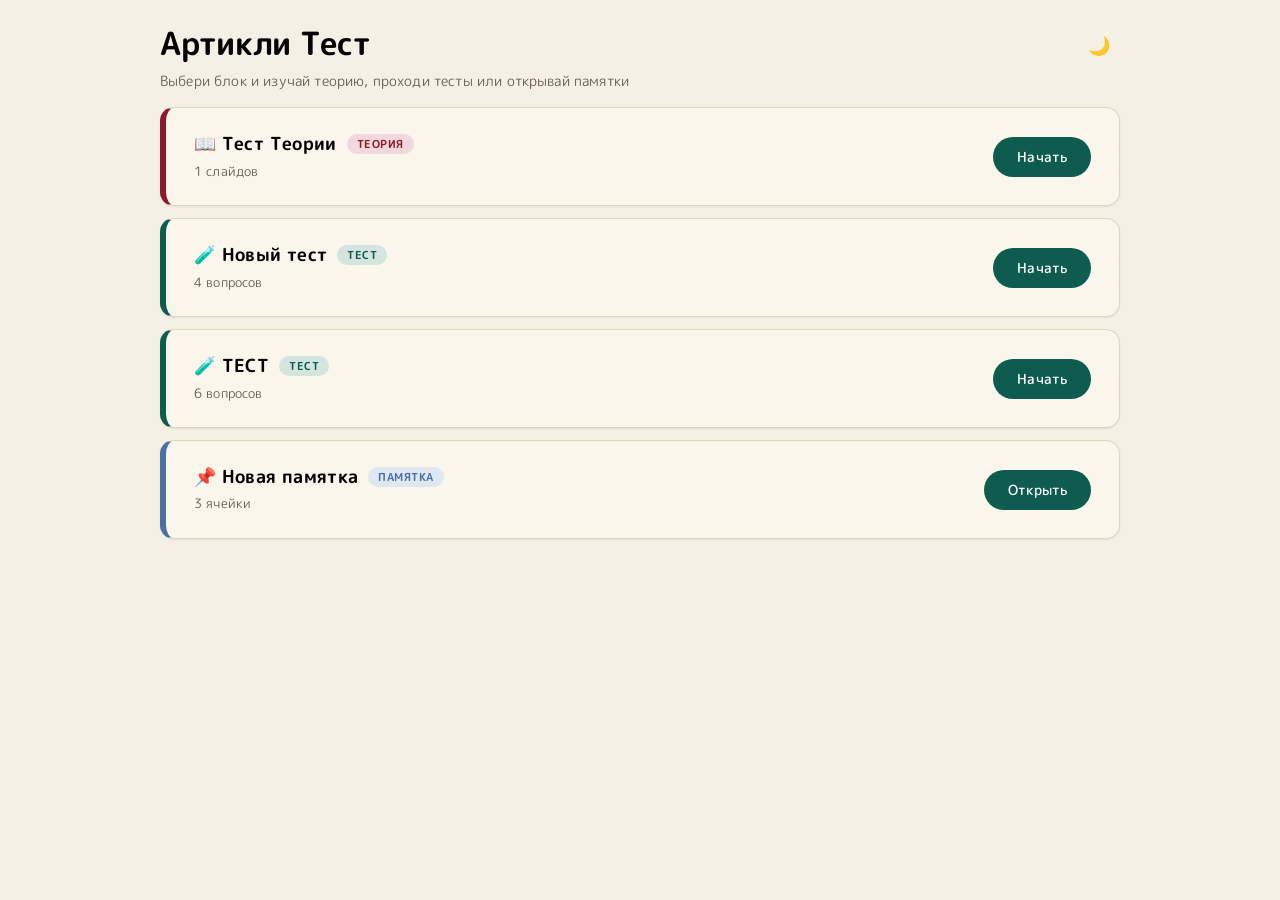
==== index.html @ 0e853304 "Let's go" ====
<!DOCTYPE html>
<html lang="ru">
<head>
    <meta charset="UTF-8">
    <meta name="viewport" content="width=device-width, initial-scale=1.0">
    <title id="page-title">Курс</title>
    <script>
        // Anti-FOUC: применяем тему до первой отрисовки
        (function() {
            try {
                var t = localStorage.getItem("kp_course_theme");
                if (t === "dark" || t === "light") {
                    document.documentElement.setAttribute("data-theme", t);
                } else if (window.matchMedia && window.matchMedia("(prefers-color-scheme: dark)").matches) {
                    document.documentElement.setAttribute("data-theme", "dark");
                }
            } catch (e) {}
        })();
    </script>
    <style>
        /* ===== Локальные шрифты ===== */
        @font-face {
            font-family: 'M PLUS Rounded 1c';
            font-style: normal;
            font-weight: 400;
            font-display: swap;
            src: url('fonts/MPLUSRounded1c-Regular.ttf') format('truetype');
        }
        @font-face {
            font-family: 'M PLUS Rounded 1c';
            font-style: normal;
            font-weight: 500;
            font-display: swap;
            src: url('fonts/MPLUSRounded1c-Medium.ttf') format('truetype');
        }
        @font-face {
            font-family: 'M PLUS Rounded 1c';
            font-style: normal;
            font-weight: 700;
            font-display: swap;
            src: url('fonts/MPLUSRounded1c-Bold.ttf') format('truetype');
        }
        @font-face {
            font-family: 'M PLUS Rounded 1c';
            font-style: normal;
            font-weight: 800;
            font-display: swap;
            src: url('fonts/MPLUSRounded1c-ExtraBold.ttf') format('truetype');
        }

        :root {
            --font-body: 'M PLUS Rounded 1c', -apple-system, BlinkMacSystemFont, 'Segoe UI', Roboto, Arial, sans-serif;
            --font-mono: ui-monospace, Menlo, Consolas, 'Courier New', monospace;

            --bg: #F5F0E6;
            --bg-soft: #EBE4D4;
            --card-bg: #FAF6EC;
            --card-border: #E0D6C0;

            --text: #1A1A1A;
            --text-strong: #000000;
            --text-muted: #6B6256;
            --text-disabled: #A89E8C;
            --text-soft: #4A4540;

            --primary: #0D5C4F;
            --primary-hover: #0A4A40;
            --primary-soft: #D4E4DF;

            --secondary: #8B1A2B;
            --secondary-soft: #F0D8DC;

            --success: #2D6A4F;
            --success-bg: #D4E8DC;
            --success-soft: #D4E8DC;
            --success-border: #2D6A4F;

            --error: #C83B3B;
            --error-bg: #F5D4D4;
            --error-soft: #F5D4D4;
            --error-border: #C83B3B;

            --warning-bg: #F0D8DC;
            --warning-text: #8B1A2B;

            --border: #D8CEB8;
            --hover: #E8DCC8;
            --hover-strong: #DDD0B8;

            --input-bg: #EBE4D4;
            --input-bg-focus: #FAF6EC;

            --topbar-bg: #FAF6EC;
            --topbar-text: #1A1A1A;
            --topbar-border: #E0D6C0;

            --media-bg: #0D1416;
            --card-face-bg: #F0E8D8;
            --card-face-text: #1A1A1A;
            --placeholder-bg: #EBE4D4;
            --placeholder-border: #D8CEB8;
            --placeholder-text: #A89E8C;

            --nav-current: #2563EB;
            --nav-current-soft: rgba(37, 99, 235, 0.15);
            --memo-accent: #4A6FA5;
            --memo-accent-soft: #DEE7F2;

            --shadow-sm: 0 1px 2px rgba(43,43,43,.08);
            --shadow-md: 0 4px 12px rgba(43,43,43,.10);
            --shadow-lg: 0 10px 30px rgba(43,43,43,.14);

            --radius-sm: 6px;
            --radius-md: 10px;
            --radius-lg: 14px;
        }
        [data-theme="dark"] {
            --bg: #0D1416;
            --bg-soft: #1A2528;
            --card-bg: #152024;
            --card-border: #2A3A3E;

            --text: #F5E6C8;
            --text-strong: #FFF5DC;
            --text-muted: #A89A78;
            --text-disabled: #6B6256;
            --text-soft: #C9B896;

            --primary: #3A8A7A;
            --primary-hover: #4A9E8C;
            --primary-soft: #1F3A35;

            --secondary: #D95A1A;
            --secondary-soft: #3A2520;

            --success: #52B788;
            --success-bg: #1F3A2A;
            --success-soft: #1F3A2A;
            --success-border: #52B788;

            --error: #E63946;
            --error-bg: #3A1F22;
            --error-soft: #3A1F22;
            --error-border: #E63946;

            --warning-bg: #3A2520;
            --warning-text: #D95A1A;

            --border: #2A3A3E;
            --hover: #1F3A3A;
            --hover-strong: #2A4A4A;

            --input-bg: #1A2528;
            --input-bg-focus: #152024;

            --topbar-bg: #152024;
            --topbar-text: #F5E6C8;
            --topbar-border: #2A3A3E;

            --media-bg: #000000;
            --card-face-bg: #EBE4D4;
            --card-face-text: #1A1A1A;
            --placeholder-bg: #1A2528;
            --placeholder-border: #2A3A3E;
            --placeholder-text: #6B6256;

            --nav-current: #60A5FA;
            --nav-current-soft: rgba(96, 165, 250, 0.25);
            --memo-accent: #6B8FC5;
            --memo-accent-soft: #1E2A3A;

            --shadow-sm: 0 1px 2px rgba(0,0,0,.30);
            --shadow-md: 0 4px 12px rgba(0,0,0,.40);
            --shadow-lg: 0 10px 30px rgba(0,0,0,.50);
        }

        * { box-sizing: border-box; }
        body {
            font-family: var(--font-body);
            font-weight: 400;
            margin: 0;
            background: var(--bg);
            color: var(--text);
            min-height: 100vh;
            padding: 24px 16px;
            transition: background-color .25s, color .25s;
            -webkit-font-smoothing: antialiased;
            letter-spacing: 0.01em;
            line-height: 1.6;
        }

        h1, h2, h3 { font-weight: 700; letter-spacing: 0.02em; }

        .app-container {
            max-width: 960px;
            margin: 0 auto;
            display: flex;
            flex-direction: column;
            gap: 16px;
        }
        .app-container.wide {
            max-width: 1400px;
        }

        .screen { display: none; }
        .screen.active { display: flex; flex-direction: column; gap: 16px; }

        .card {
            background: var(--card-bg);
            border: 1px solid var(--card-border);
            border-radius: var(--radius-lg);
            box-shadow: var(--shadow-sm);
            overflow: hidden;
            transition: box-shadow .2s;
        }
        .card-body { padding: 32px 40px; }
        @media (max-width: 600px) { .card-body { padding: 24px 20px; } }

        .screen-header {
            display: flex;
            justify-content: space-between;
            align-items: flex-start;
            gap: 16px;
            flex-wrap: wrap;
        }
        .screen-title {
            font-size: 32px;
            font-weight: 700;
            color: var(--text-strong);
            margin: 0 0 8px;
            line-height: 1.2;
            letter-spacing: -.3px;
            cursor: default;
            user-select: none;
            -webkit-user-select: none;
            touch-action: manipulation;
            -webkit-tap-highlight-color: transparent;
        }
        .screen-subtitle {
            font-size: 14px;
            color: var(--text-muted);
            margin: 0;
            line-height: 1.5;
        }
        .header-actions {
            display: flex;
            align-items: center;
            gap: 8px;
            flex-shrink: 0;
        }

        .btn {
            display: inline-flex;
            align-items: center;
            justify-content: center;
            gap: 8px;
            padding: 10px 24px;
            border-radius: 100px;
            font-size: 14px;
            font-weight: 500;
            font-family: inherit;
            letter-spacing: .1px;
            cursor: pointer;
            border: none;
            transition: all .15s;
            white-space: nowrap;
            text-decoration: none;
        }
        .btn-primary { background: var(--primary); color: #fff; }
        .btn-primary:hover { background: var(--primary-hover); box-shadow: var(--shadow-sm); }
        .btn-outline {
            background: transparent;
            color: var(--primary);
            border: 1px solid var(--border);
        }
        .btn-outline:hover { background: var(--primary-soft); border-color: transparent; }
        .btn-text {
            background: transparent;
            color: var(--text-muted);
            padding: 10px 16px;
        }
        .btn-text:hover { background: var(--hover); color: var(--text); }
        .btn-icon {
            width: 42px;
            height: 42px;
            padding: 0;
            border-radius: 50%;
            background: transparent;
            color: var(--text-muted);
            border: none;
            cursor: pointer;
            font-size: 18px;
            display: inline-flex;
            align-items: center;
            justify-content: center;
            transition: all .15s;
            font-family: inherit;
        }
        .btn-icon:hover { background: var(--hover); color: var(--text); }
        .btn:disabled { opacity: .4; cursor: default; pointer-events: none; }

        /* ===== Меню ===== */
        .menu-list { display: flex; flex-direction: column; gap: 12px; }
        .menu-item {
            background: var(--card-bg);
            border: 1px solid var(--card-border);
            border-radius: var(--radius-lg);
            box-shadow: var(--shadow-sm);
            padding: 24px 28px;
            display: flex;
            justify-content: space-between;
            align-items: center;
            gap: 20px;
            flex-wrap: wrap;
            transition: box-shadow .2s;
            border-left: 6px solid var(--card-border);
        }
        .menu-item:hover { box-shadow: var(--shadow-md); }
        .menu-item.theory { border-left-color: var(--secondary); }
        .menu-item.quiz { border-left-color: var(--primary); }
        .menu-item.memo { border-left-color: var(--memo-accent); }

        .menu-info { flex: 1; min-width: 200px; }
        .menu-info h3 {
            margin: 0 0 6px;
            font-size: 18px;
            font-weight: 700;
            color: var(--text-strong);
            display: flex;
            align-items: center;
            gap: 10px;
            line-height: 1.3;
        }
        .menu-info p {
            margin: 0;
            font-size: 13px;
            color: var(--text-muted);
            line-height: 1.5;
        }
        .menu-type-badge {
            display: inline-block;
            padding: 3px 10px;
            font-size: 11px;
            font-weight: 700;
            border-radius: 100px;
            text-transform: uppercase;
            letter-spacing: .5px;
        }
        .menu-type-badge.theory {
            background: var(--secondary-soft);
            color: var(--secondary);
        }
        .menu-type-badge.quiz {
            background: var(--primary-soft);
            color: var(--primary);
        }
        .menu-type-badge.memo {
            background: var(--memo-accent-soft);
            color: var(--memo-accent);
        }
        .menu-actions { display: flex; gap: 8px; flex-wrap: wrap; }

        .progress-bar {
            height: 8px;
            background: var(--hover);
            border-radius: 100px;
            overflow: hidden;
            margin-bottom: 24px;
        }
        .progress-fill {
            height: 100%;
            background: var(--primary);
            width: 0%;
            border-radius: 100px;
            transition: width .4s ease;
        }

        .lesson-header {
            display: flex;
            justify-content: space-between;
            align-items: center;
            gap: 12px;
            flex-wrap: wrap;
        }
        .lesson-title {
            font-size: 18px;
            font-weight: 700;
            color: var(--text-strong);
        }
        .header-right { display: flex; align-items: center; gap: 10px; }
        .timer {
            font-weight: 600;
            color: var(--text-muted);
            font-variant-numeric: tabular-nums;
            font-size: 15px;
            padding: 6px 14px;
            background: var(--hover);
            border-radius: 100px;
        }

        .lesson-layout, .quiz-layout {
            display: flex;
            gap: 20px;
            align-items: flex-start;
        }
        .lesson-main, .quiz-main { flex: 1; min-width: 0; }
        .lesson-sidebar, .quiz-sidebar {
            width: 240px;
            flex-shrink: 0;
            position: sticky;
            top: 20px;
            background: var(--card-bg);
            border: 1px solid var(--card-border);
            border-radius: var(--radius-lg);
            box-shadow: var(--shadow-sm);
            padding: 20px;
        }
        .lesson-sidebar h3, .quiz-sidebar h3 {
            font-size: 12px;
            color: var(--text-muted);
            text-transform: uppercase;
            letter-spacing: .8px;
            margin: 0 0 14px;
            font-weight: 700;
        }

        .topic-list { display: flex; flex-direction: column; gap: 4px; }
        .topic-item {
            text-align: left;
            padding: 10px 14px;
            border: none;
            background: transparent;
            color: var(--text);
            border-radius: var(--radius-sm);
            cursor: pointer;
            font-size: 14px;
            font-family: inherit;
            font-weight: 500;
            transition: all .15s;
            line-height: 1.4;
        }
        .topic-item:hover { background: var(--hover); }
        .topic-item.current {
            background: var(--primary-soft);
            color: var(--primary);
            font-weight: 700;
        }
        .topic-item.visited { color: var(--success); }
        .topic-item.visited.current { color: var(--primary); }

        .slide-title {
            font-size: 24px;
            font-weight: 700;
            margin: 0 0 24px;
            color: var(--text-strong);
            line-height: 1.3;
            letter-spacing: -.2px;
        }

        .slide-content p {
            font-size: 16px;
            line-height: 1.7;
            margin: 0 0 16px;
            color: var(--text);
        }
        .slide-content h3 {
            font-size: 18px;
            font-weight: 700;
            margin: 28px 0 12px;
            color: var(--text-strong);
        }
        .slide-content ul { margin: 0 0 16px; padding-left: 24px; }
        .slide-content ul li {
            font-size: 16px;
            line-height: 1.7;
            margin-bottom: 8px;
            color: var(--text);
        }
        .slide-content .quote {
            margin: 24px 0;
            padding: 16px 22px;
            background: var(--secondary-soft);
            border-left: 4px solid var(--secondary);
            border-radius: var(--radius-sm);
            font-size: 15px;
            line-height: 1.6;
            color: var(--text);
        }
        .slide-content strong { color: var(--text-strong); font-weight: 700; }

        .slide-media { margin: 24px 0; }
        .slide-media img,
        .slide-media video {
            width: 100%;
            height: auto;
            display: block;
            border-radius: var(--radius-md);
            background: var(--media-bg);
        }
        .slide-media video { max-height: 520px; }

        .slide-media-error {
            padding: 30px 20px;
            text-align: center;
            background: var(--placeholder-bg);
            border: 1px dashed var(--placeholder-border);
            border-radius: var(--radius-md);
            color: var(--text-muted);
            font-size: 14px;
            line-height: 1.5;
        }
        .slide-media-error code {
            font-family: var(--font-mono);
            font-size: 12px;
            color: var(--primary);
            word-break: break-all;
        }

        .link-block { margin: 20px 0; }
        .slide-link {
            display: inline-flex;
            align-items: center;
            gap: 10px;
            padding: 12px 24px;
            background: var(--secondary-soft);
            color: var(--secondary);
            border-radius: 100px;
            font-size: 15px;
            font-weight: 700;
            text-decoration: none;
            cursor: pointer;
            transition: all .2s;
            border: none;
            font-family: inherit;
        }
        .slide-link:hover { background: var(--secondary); color: #fff; }
        .slide-link.internal { background: var(--primary-soft); color: var(--primary); }
        .slide-link.internal:hover { background: var(--primary); color: #fff; }

        .nav-row {
            display: flex;
            justify-content: space-between;
            gap: 10px;
            margin-top: 32px;
            padding-top: 24px;
            border-top: 1px solid var(--border);
        }
        .nav-btn {
            padding: 12px 28px;
            border-radius: 100px;
            font-size: 14px;
            font-weight: 500;
            cursor: pointer;
            font-family: inherit;
            border: 1px solid var(--border);
            background: transparent;
            color: var(--primary);
            transition: all .2s;
        }
        .nav-btn:hover:not(:disabled) { background: var(--primary-soft); border-color: transparent; }
        .nav-btn:disabled { opacity: .35; cursor: default; }
        .nav-btn.primary { background: var(--primary); color: #fff; border-color: var(--primary); }
        .nav-btn.primary:hover:not(:disabled) { background: var(--primary-hover); border-color: var(--primary-hover); }

        .quiz-nav-grid {
            display: grid;
            grid-template-columns: repeat(3, 1fr);
            gap: 6px;
        }
        .quiz-nav-num {
            aspect-ratio: 1;
            padding: 0;
            border: 1px solid var(--border);
            background: transparent;
            color: var(--text-muted);
            border-radius: var(--radius-sm);
            font-size: 14px;
            font-weight: 500;
            cursor: pointer;
            font-family: inherit;
            transition: all .15s;
        }
        .quiz-nav-num:hover { background: var(--hover); color: var(--text); }
        .quiz-nav-num.correct { background: var(--success-bg); border-color: var(--success-border); color: var(--success); }
        .quiz-nav-num.wrong { background: var(--error-bg); border-color: var(--error-border); color: var(--error); }
        .quiz-nav-num.current { border-color: var(--nav-current); color: var(--nav-current); box-shadow: 0 0 0 2px var(--nav-current-soft); }

        .quiz-question-text {
            font-size: 20px;
            font-weight: 700;
            margin-bottom: 20px;
            line-height: 1.5;
            color: var(--text-strong);
        }
        .quiz-hint {
            font-size: 13px;
            color: var(--text-muted);
            margin-bottom: 16px;
            font-style: italic;
        }
        .quiz-options { display: flex; flex-direction: column; gap: 10px; }
        .quiz-opt {
            background: transparent;
            border: 1px solid var(--border);
            color: var(--text);
            padding: 16px 20px;
            border-radius: var(--radius-sm);
            font-size: 16px;
            text-align: left;
            cursor: pointer;
            font-weight: 400;
            font-family: inherit;
            transition: all .15s;
            line-height: 1.4;
        }
        .quiz-opt:hover:not(:disabled) { border-color: var(--primary); background: var(--primary-soft); }
        .quiz-opt:disabled { cursor: default; }
        .quiz-opt.selected { background: var(--primary-soft); border-color: var(--primary); color: var(--primary); font-weight: 500; }
        .quiz-opt.correct { background: var(--success-bg); border-color: var(--success); color: var(--success); font-weight: 500; }
        .quiz-opt.wrong { background: var(--error-bg); border-color: var(--error); color: var(--error); }

        .quiz-explain {
            display: none;
            margin-top: 20px;
            padding: 18px 22px;
            background: var(--secondary-soft);
            border-left: 4px solid var(--secondary);
            border-radius: var(--radius-sm);
            font-size: 15px;
            line-height: 1.6;
            color: var(--text);
        }
        .quiz-explain.show { display: block; animation: fadeIn .3s ease; }
        @keyframes fadeIn { from { opacity: 0; transform: translateY(-5px); } to { opacity: 1; transform: translateY(0); } }

        .quiz-nav-row {
            display: flex;
            justify-content: space-between;
            gap: 10px;
            margin-top: 32px;
            padding-top: 24px;
            border-top: 1px solid var(--border);
        }
        .quiz-nav-btn {
            padding: 12px 28px;
            border-radius: 100px;
            font-size: 14px;
            font-weight: 500;
            cursor: pointer;
            font-family: inherit;
            border: 1px solid var(--border);
            background: transparent;
            color: var(--primary);
            transition: all .2s;
        }
        .quiz-nav-btn:hover:not(:disabled) { background: var(--primary-soft); border-color: transparent; }
        .quiz-nav-btn:disabled { opacity: .35; cursor: default; }
        .quiz-nav-btn.primary { background: var(--primary); color: #fff; border-color: var(--primary); }
        .quiz-nav-btn.primary:hover:not(:disabled) { background: var(--primary-hover); border-color: var(--primary-hover); }
        .quiz-nav-btn.check {
            background: var(--success);
            color: #fff;
            border-color: var(--success);
        }
        .quiz-nav-btn.check:hover:not(:disabled) { filter: brightness(.9); }

        /* ===== MATCH (соответствие) ===== */
        .match-grid {
            display: grid;
            grid-template-columns: 1fr 1fr;
            gap: 12px;
            margin-bottom: 8px;
        }
        .match-col { display: flex; flex-direction: column; gap: 8px; }
        .match-item {
            padding: 14px 18px;
            border: 2px solid var(--border);
            border-radius: var(--radius-sm);
            background: var(--card-bg);
            color: var(--text);
            font-size: 16px;
            font-family: inherit;
            font-weight: 500;
            cursor: pointer;
            text-align: center;
            transition: all .18s;
            line-height: 1.4;
            min-height: 56px;
            display: flex;
            align-items: center;
            justify-content: center;
        }
        .match-item:hover:not(.matched):not(:disabled) {
            border-color: var(--primary);
            background: var(--primary-soft);
            color: var(--primary);
        }
        .match-item.selected {
            border-color: var(--nav-current);
            background: var(--nav-current-soft);
            color: var(--nav-current);
            font-weight: 700;
        }
        .match-item.matched {
            border-color: var(--success);
            background: var(--success-bg);
            color: var(--success);
            cursor: default;
            font-weight: 700;
        }
        .match-item.wrong-flash {
            border-color: var(--error);
            background: var(--error-bg);
            color: var(--error);
            animation: shake .4s ease;
        }
        @keyframes shake {
            0%, 100% { transform: translateX(0); }
            20% { transform: translateX(-6px); }
            40% { transform: translateX(6px); }
            60% { transform: translateX(-4px); }
            80% { transform: translateX(4px); }
        }
        .match-counter {
            text-align: center;
            font-size: 13px;
            color: var(--text-muted);
            margin-bottom: 14px;
            font-weight: 500;
        }
        @media (max-width: 600px) {
            .match-grid { gap: 8px; }
            .match-item { padding: 10px 8px; font-size: 14px; min-height: 48px; }
        }

        /* ===== CARD (карточка) ===== */
        .card-view {
            max-width: 560px;
            margin: 0 auto;
        }
        .card-face {
            background: var(--card-face-bg);
            color: var(--card-face-text);
            border: 1px solid var(--card-border);
            border-radius: var(--radius-lg);
            padding: 60px 30px;
            text-align: center;
            min-height: 300px;
            display: flex;
            flex-direction: column;
            align-items: center;
            justify-content: center;
            gap: 20px;
            margin-bottom: 20px;
            box-shadow: var(--shadow-md);
        }
        .card-face-image {
            max-width: 100%;
            max-height: 240px;
            border-radius: var(--radius-sm);
            object-fit: contain;
        }
        .card-face-text {
            font-size: 40px;
            font-weight: 700;
            line-height: 1.2;
            word-break: break-word;
        }
        @media (max-width: 600px) {
            .card-face { padding: 40px 20px; min-height: 220px; }
            .card-face-text { font-size: 30px; }
        }
        .card-buttons {
            display: flex;
            gap: 16px;
            justify-content: center;
        }
        .card-btn {
            width: 90px;
            height: 90px;
            border-radius: 50%;
            border: 2px solid var(--border);
            background: var(--card-bg);
            color: var(--text-muted);
            font-size: 34px;
            cursor: pointer;
            display: inline-flex;
            align-items: center;
            justify-content: center;
            transition: all .2s;
            font-family: inherit;
            line-height: 1;
            user-select: none;
        }
        .card-btn.dontknow { border-color: var(--error); color: var(--error); }
        .card-btn.dontknow:hover { background: var(--error-bg); transform: scale(1.05); }
        .card-btn.know { border-color: var(--success); color: var(--success); }
        .card-btn.know:hover { background: var(--success-bg); transform: scale(1.05); }
        .card-btn:disabled { opacity: .4; cursor: default; pointer-events: none; }
        @media (max-width: 600px) {
            .card-btn { width: 76px; height: 76px; font-size: 28px; }
        }

        .card-answer-label {
            text-align: center;
            color: var(--text-muted);
            font-size: 13px;
            text-transform: uppercase;
            letter-spacing: .8px;
            font-weight: 700;
            margin-bottom: 12px;
        }

        /* ===== РЕЗУЛЬТАТ ===== */
        .quiz-result-box {
            background: var(--success-bg);
            border: 1px solid var(--success-border);
            border-radius: var(--radius-lg);
            padding: 40px 30px;
            text-align: center;
        }
        .quiz-result-box h2 {
            margin: 0 0 10px;
            color: var(--success);
            font-weight: 700;
        }
        .quiz-result-box .score {
            font-size: 56px;
            font-weight: 700;
            color: var(--text-strong);
            margin: 16px 0 8px;
            letter-spacing: -1px;
        }
        .quiz-result-box .note { color: var(--text-muted); font-size: 14px; margin: 0 0 6px; }
        .quiz-result-box .time { color: var(--text-muted); font-size: 14px; margin: 0 0 28px; }
        .quiz-result-actions { display: flex; gap: 10px; justify-content: center; flex-wrap: wrap; }

        .group-stats { margin: 24px 0; }
        .group-stats-title {
            font-size: 16px;
            font-weight: 700;
            color: var(--text-strong);
            margin-bottom: 14px;
        }
        .group-row {
            border: 1px solid var(--border);
            border-radius: var(--radius-md);
            margin-bottom: 8px;
            overflow: hidden;
            background: var(--card-bg);
            transition: all .2s;
        }
        .group-row:hover { box-shadow: var(--shadow-sm); }
        .group-row.expanded { border-color: var(--primary); }
        .group-row-head {
            display: flex;
            align-items: center;
            justify-content: space-between;
            padding: 16px 20px;
            cursor: pointer;
            gap: 12px;
            user-select: none;
        }
        .group-row-name {
            font-weight: 500;
            color: var(--text-strong);
            font-size: 15px;
            display: flex;
            align-items: center;
            gap: 10px;
        }
        .group-row-arrow {
            color: var(--text-muted);
            font-size: 12px;
            transition: transform .2s;
        }
        .group-row.expanded .group-row-arrow { transform: rotate(90deg); }
        .group-row-right { display: flex; align-items: center; gap: 14px; }
        .group-row-count {
            font-size: 14px;
            color: var(--text-muted);
            font-variant-numeric: tabular-nums;
        }
        .group-row-bar {
            width: 100px;
            height: 8px;
            background: var(--hover);
            border-radius: 100px;
            overflow: hidden;
            flex-shrink: 0;
        }
        .group-row-bar-fill { height: 100%; transition: width .4s; border-radius: 100px; }
        .group-row-percent {
            font-size: 14px;
            font-weight: 700;
            min-width: 48px;
            text-align: right;
            font-variant-numeric: tabular-nums;
        }
        .group-row-details {
            display: none;
            padding: 0 20px 20px;
            border-top: 1px solid var(--border);
        }
        .group-row.expanded .group-row-details { display: block; animation: fadeIn .3s ease; }
        .group-q-item { padding: 16px 0; border-bottom: 1px solid var(--border); }
        .group-q-item:last-child { border-bottom: none; }
        .group-q-text {
            font-weight: 500;
            color: var(--text-strong);
            margin-bottom: 12px;
            font-size: 15px;
            line-height: 1.5;
        }
        .group-q-status {
            display: inline-block;
            padding: 2px 10px;
            border-radius: 100px;
            font-size: 11px;
            font-weight: 700;
            margin-left: 8px;
            text-transform: uppercase;
            letter-spacing: .4px;
            vertical-align: middle;
        }
        .group-q-status.ok { background: var(--success-bg); color: var(--success); }
        .group-q-status.fail { background: var(--error-bg); color: var(--error); }
        .group-q-answers { display: flex; flex-direction: column; gap: 4px; margin-top: 8px; }
        .group-q-answer {
            font-size: 14px;
            padding: 8px 12px;
            border-radius: var(--radius-sm);
            color: var(--text);
            background: var(--placeholder-bg);
            line-height: 1.4;
        }
        .group-q-answer.user-correct {
            background: var(--success-bg);
            color: var(--success);
            font-weight: 500;
        }
        .group-q-answer.user-wrong {
            background: var(--error-bg);
            color: var(--error);
        }
        .group-q-answer.correct-answer { border: 1px dashed var(--success); }

        .group-match-pairs { display: flex; flex-direction: column; gap: 4px; margin-top: 8px; }
        .group-match-pair {
            font-size: 14px;
            padding: 8px 12px;
            border-radius: var(--radius-sm);
            background: var(--placeholder-bg);
            color: var(--text);
            line-height: 1.4;
        }
        .group-match-pair.correct-answer {
            background: var(--success-bg);
            color: var(--success);
            border: 1px dashed var(--success);
        }

        .group-card-view {
            display: flex;
            gap: 12px;
            margin-top: 8px;
            flex-wrap: wrap;
        }
        .group-card-side {
            flex: 1;
            min-width: 180px;
            padding: 14px 16px;
            border-radius: var(--radius-sm);
            background: var(--placeholder-bg);
            color: var(--text);
            font-size: 14px;
            line-height: 1.4;
        }
        .group-card-side-label {
            font-size: 11px;
            text-transform: uppercase;
            letter-spacing: .5px;
            color: var(--text-muted);
            font-weight: 700;
            margin-bottom: 6px;
        }
        .group-card-side img {
            max-width: 100%;
            max-height: 140px;
            border-radius: 4px;
            margin-top: 8px;
            display: block;
        }

        /* ===== MEMO (памятки) ===== */
        .memo-screen-header {
            display: flex;
            justify-content: space-between;
            align-items: center;
            gap: 12px;
            flex-wrap: wrap;
            margin-bottom: 20px;
        }
        .memo-screen-title {
            font-size: 24px;
            font-weight: 700;
            color: var(--text-strong);
            margin: 0;
            line-height: 1.3;
            letter-spacing: -.2px;
        }

        .memo-grid {
            display: grid;
            gap: 20px;
            align-items: start;
        }
        .memo-grid.cols-1 { grid-template-columns: 1fr; }
        .memo-grid.cols-2 { grid-template-columns: repeat(2, 1fr); }
        .memo-grid.cols-3 { grid-template-columns: repeat(3, 1fr); }
        .memo-grid.cols-4 { grid-template-columns: repeat(4, 1fr); }

        .memo-cell {
            background: var(--card-face-bg);
            border: 1px solid var(--card-border);
            border-radius: var(--radius-lg);
            box-shadow: var(--shadow-sm);
            overflow: hidden;
            transition: box-shadow .2s;
            display: flex;
            flex-direction: column;
        }
        .memo-cell:hover { box-shadow: var(--shadow-md); }

        .memo-cell-header {
            background: var(--secondary);
            color: #fff;
            padding: 14px 20px;
            font-size: 14px;
            font-weight: 700;
            text-transform: uppercase;
            letter-spacing: .6px;
            line-height: 1.3;
        }
        .memo-cell-header.with-icon {
            display: flex;
            align-items: center;
            gap: 8px;
        }
        .memo-cell-header .memo-cell-icon {
            font-size: 16px;
            flex-shrink: 0;
        }

        .memo-cell-body {
            padding: 20px 22px;
            color: var(--card-face-text);
            flex: 1;
        }
        .memo-cell-body p {
            font-size: 15px;
            line-height: 1.6;
            margin: 0 0 12px;
            color: var(--card-face-text);
        }
        .memo-cell-body p:last-child { margin-bottom: 0; }
        .memo-cell-body h3 {
            font-size: 16px;
            font-weight: 700;
            margin: 16px 0 10px;
            color: var(--card-face-text);
        }
        .memo-cell-body h3:first-child { margin-top: 0; }
        .memo-cell-body ul {
            margin: 0 0 12px;
            padding-left: 20px;
        }
        .memo-cell-body ul:last-child { margin-bottom: 0; }
        .memo-cell-body ul li {
            font-size: 15px;
            line-height: 1.6;
            margin-bottom: 6px;
            color: var(--card-face-text);
        }
        .memo-cell-body .quote {
            margin: 16px 0;
            padding: 12px 16px;
            background: var(--secondary-soft);
            border-left: 4px solid var(--secondary);
            border-radius: var(--radius-sm);
            font-size: 14px;
            line-height: 1.6;
            color: var(--card-face-text);
        }
        .memo-cell-body .quote:last-child { margin-bottom: 0; }
        .memo-cell-body strong { color: var(--card-face-text); font-weight: 700; }

        .memo-cell-body .slide-media { margin: 16px 0; }
        .memo-cell-body .slide-media:last-child { margin-bottom: 0; }
        .memo-cell-body .slide-media img,
        .memo-cell-body .slide-media video {
            background: var(--media-bg);
        }

        .memo-cell-body .slide-link {
            background: var(--secondary-soft);
            color: var(--secondary);
        }

        .memo-grid.cols-1 .memo-cell-body {
            max-width: 800px;
            margin: 0 auto;
            width: 100%;
        }
        .memo-grid.cols-1 .memo-cell-header {
            padding: 18px 32px;
            font-size: 16px;
        }

        @media (max-width: 900px) {
            .memo-grid.cols-3,
            .memo-grid.cols-4 {
                grid-template-columns: repeat(2, 1fr);
            }
        }
        @media (max-width: 600px) {
            .memo-grid.cols-1,
            .memo-grid.cols-2,
            .memo-grid.cols-3,
            .memo-grid.cols-4 {
                grid-template-columns: 1fr;
            }
            .memo-grid { gap: 14px; }
            .memo-cell-body { padding: 16px 18px; }
            .memo-screen-title { font-size: 20px; }
        }

        @media (max-width: 800px) {
            .lesson-layout, .quiz-layout { flex-direction: column; }
            .lesson-sidebar, .quiz-sidebar { width: 100%; position: static; order: -1; }
            .topic-list { flex-direction: row; flex-wrap: wrap; }
            .quiz-nav-grid { grid-template-columns: repeat(6, 1fr); }
            .group-row-bar { width: 60px; }
            .screen-title { font-size: 24px; }
        }

        /* ===== ПЕЧАТЬ ===== */
        .print-video-placeholder {
            display: none;
            padding: 16px 20px;
            border: 1px dashed var(--border);
            border-radius: var(--radius-md);
            background: var(--placeholder-bg);
            color: var(--text-muted);
            font-size: 14px;
            font-style: italic;
            text-align: center;
            margin: 24px 0;
        }
        .print-answers-block {
            margin-top: 40px;
            padding-top: 24px;
            border-top: 2px solid var(--border);
        }
        .print-answers-title {
            font-size: 18px;
            font-weight: 700;
            margin: 0 0 16px;
            color: var(--text-strong);
        }
        .print-answer-item {
            font-size: 14px;
            line-height: 1.6;
            margin-bottom: 6px;
            color: var(--text);
        }
        .print-answer-item strong { color: var(--text-strong); font-weight: 700; }
        .print-question-item {
            margin-bottom: 32px;
            page-break-inside: avoid;
        }
        .print-question-number {
            font-size: 15px;
            font-weight: 700;
            color: var(--text-strong);
            margin-bottom: 8px;
        }
        .print-question-text {
            font-size: 16px;
            line-height: 1.5;
            margin-bottom: 12px;
            color: var(--text);
        }
        .print-options { margin: 0 0 12px; padding-left: 4px; }
        .print-option {
            font-size: 15px;
            line-height: 1.6;
            margin-bottom: 6px;
            color: var(--text);
        }
        .print-match-pairs { margin: 0 0 12px; }
        .print-match-pair {
            font-size: 15px;
            line-height: 1.6;
            margin-bottom: 4px;
            color: var(--text);
        }
        .print-card-front {
            font-size: 16px;
            line-height: 1.5;
            margin-bottom: 8px;
            padding: 12px 16px;
            background: var(--card-face-bg);
            border: 1px solid var(--card-border);
            border-radius: var(--radius-sm);
            color: var(--card-face-text);
            display: inline-block;
            min-width: 200px;
        }

        @media print {
            .btn-icon,
            .btn-text,
            .btn-primary,
            .btn-outline,
            .btn-danger,
            .progress-bar,
            .timer,
            .lesson-sidebar,
            .quiz-sidebar,
            .quiz-nav-grid,
            .nav-row,
            .quiz-nav-row,
            .memo-screen-header .header-right,
            .screen-subtitle,
            .screen-header .btn-icon,
            .menu-list,
            .print-hide {
                display: none !important;
            }

            body {
                background: #fff !important;
                padding: 0 !important;
                color: #000 !important;
                font-size: 12pt;
            }
            .app-container {
                max-width: none !important;
                padding: 0 !important;
            }

            .screen { display: none !important; }
            .screen.active { display: block !important; }

            .card, .memo-cell, .card-face {
                box-shadow: none !important;
                border: none !important;
                background: #fff !important;
                border-radius: 0 !important;
            }
            .card-body {
                padding: 0 !important;
            }
            .menu-item {
                box-shadow: none !important;
                border: none !important;
            }

            .lesson-header,
            .memo-screen-header {
                margin-bottom: 16px;
                border-bottom: 1px solid #ccc;
                padding-bottom: 8px;
            }
            .lesson-title,
            .memo-screen-title {
                font-size: 16pt;
                color: #000 !important;
            }

            .slide-title {
                font-size: 18pt;
                color: #000 !important;
                margin: 0 0 16px;
            }
            .slide-content p,
            .slide-content li,
            .slide-content h3 {
                color: #000 !important;
            }
            .slide-content h3 {
                font-size: 14pt;
                page-break-after: avoid;
            }
            .slide-content p,
            .slide-content li {
                font-size: 12pt;
                page-break-inside: avoid;
            }
            .slide-content .quote {
                background: #f5f5f5 !important;
                border-left: 3px solid #888 !important;
                page-break-inside: avoid;
            }

            .slide-media img,
            .slide-media video,
            .memo-cell-body img,
            .memo-cell-body video {
                max-width: 100% !important;
                max-height: 60vh !important;
                page-break-inside: avoid;
            }

            .slide-media video {
                display: none !important;
            }
            .slide-media.has-video .print-video-placeholder {
                display: block !important;
            }

            .slide-link {
                background: transparent !important;
                border: 1px solid #888 !important;
                color: #000 !important;
                padding: 6px 12px;
                font-size: 11pt;
            }
            .slide-link.internal {
                background: transparent !important;
                color: #000 !important;
            }

            .memo-grid {
                gap: 12px !important;
            }
            .memo-cell {
                page-break-inside: avoid;
                margin-bottom: 12px;
                border: 1px solid #ddd !important;
                background: #fff !important;
            }
            .memo-cell-header {
                background: var(--secondary) !important;
                color: #fff !important;
                padding: 8px 12px;
                font-size: 11pt;
                border-bottom: 1px solid #ccc;
                -webkit-print-color-adjust: exact !important;
                print-color-adjust: exact !important;
            }
            .memo-cell-body {
                padding: 10px 14px !important;
                color: #000 !important;
            }
            .memo-cell-body p,
            .memo-cell-body li,
            .memo-cell-body h3,
            .memo-cell-body .quote {
                color: #000 !important;
            }
            .memo-cell-body .quote {
                background: #f5f5f5 !important;
                border-left: 3px solid #888 !important;
            }

            .quiz-question-text,
            .quiz-hint {
                color: #000 !important;
            }
            .print-question-item {
                page-break-inside: avoid;
            }
            .print-question-number { color: #000 !important; }
            .print-question-text { color: #000 !important; }
            .print-option { color: #000 !important; }
            .print-card-front { color: #000 !important; background: #f5f5f5 !important; }

            .print-answers-block {
                page-break-before: always;
            }
            .print-answers-title { color: #000 !important; font-size: 14pt; }
            .print-answer-item { color: #000 !important; font-size: 11pt; }
            .print-answer-item strong { color: #000 !important; }

            .print-match-pair { color: #000 !important; font-size: 11pt; }

            @media (max-width: 900px) {
                .memo-grid.cols-3,
                .memo-grid.cols-4 {
                    grid-template-columns: repeat(2, 1fr) !important;
                }
            }

            .group-q-item,
            .slide-media {
                page-break-inside: avoid;
            }
        }
    </style>
</head>
<body>

<div class="app-container" id="app-container">

    <div class="screen active" id="screen-menu">
        <div class="screen-header">
            <div>
                <h1 class="screen-title" id="course-title" ondblclick="openAdmin()">Курс</h1>
                <p class="screen-subtitle">Выбери блок и изучай теорию, проходи тесты или открывай памятки</p>
            </div>
            <button class="btn-icon" onclick="toggleTheme()" title="Сменить тему">🌙</button>
        </div>
        <div class="menu-list" id="menu-list"></div>
    </div>

    <div class="screen" id="screen-lesson">
        <div class="card">
            <div class="card-body">
                <div class="lesson-header">
                    <div class="lesson-title" id="lesson-title"></div>
                    <div class="header-right">
                        <button class="btn-icon print-hide" onclick="printCurrent()" title="Сохранить в PDF">📄</button>
                        <button class="btn-icon print-hide" onclick="toggleTheme()" title="Сменить тему">🌙</button>
                        <button class="btn btn-text print-hide" onclick="exitToMenu()">← В меню</button>
                    </div>
                </div>
                <div class="progress-bar" style="margin-top:20px;"><div class="progress-fill" id="progress-fill"></div></div>
            </div>
        </div>

        <div class="lesson-layout">
            <div class="lesson-main">
                <div class="card">
                    <div class="card-body" id="slide-content"></div>
                </div>
            </div>
            <aside class="lesson-sidebar">
                <h3>Содержание</h3>
                <nav class="topic-list" id="topic-list"></nav>
            </aside>
        </div>
    </div>

    <div class="screen" id="screen-quiz">
        <div class="card">
            <div class="card-body">
                <div class="lesson-header">
                    <div class="lesson-title" id="quiz-title"></div>
                    <div class="header-right">
                        <span class="timer print-hide" id="quiz-timer">00:00</span>
                        <button class="btn-icon print-hide" onclick="printCurrent()" title="Сохранить в PDF">📄</button>
                        <button class="btn-icon print-hide" onclick="toggleTheme()" title="Сменить тему">🌙</button>
                        <button class="btn btn-text print-hide" onclick="exitToMenu()">← В меню</button>
                    </div>
                </div>
                <div class="progress-bar" style="margin-top:20px;"><div class="progress-fill" id="quiz-progress-fill"></div></div>
            </div>
        </div>

        <div class="quiz-layout">
            <div class="quiz-main">
                <div class="card">
                    <div class="card-body" id="quiz-content"></div>
                </div>
            </div>
            <aside class="quiz-sidebar">
                <h3>Навигация</h3>
                <div class="quiz-nav-grid" id="quiz-nav-grid"></div>
            </aside>
        </div>
    </div>

    <div class="screen" id="screen-memo">
        <div class="memo-screen-header">
            <h1 class="memo-screen-title" id="memo-title"></h1>
            <div class="header-right">
                <button class="btn-icon print-hide" onclick="printCurrent()" title="Сохранить в PDF">📄</button>
                <button class="btn-icon print-hide" onclick="toggleTheme()" title="Сменить тему">🌙</button>
                <button class="btn btn-text print-hide" onclick="exitToMenu()">← В меню</button>
            </div>
        </div>
        <div class="memo-grid" id="memo-grid"></div>
    </div>

</div>

<script src="data.js"></script>

<script>
    const STORAGE_KEY = "kp_course_v1";
    const THEME_KEY = "kp_course_theme";

    let currentLessonId = null;
    let currentSlide = 0;
    let slides = [];
    let lessonState = {};
    let quizTimerInterval = null;

    const appContainer = document.getElementById("app-container");
    const menuList = document.getElementById("menu-list");
    const lessonTitleEl = document.getElementById("lesson-title");
    const quizTitleEl = document.getElementById("quiz-title");
    const progressFill = document.getElementById("progress-fill");
    const quizProgressFill = document.getElementById("quiz-progress-fill");
    const slideContent = document.getElementById("slide-content");
    const topicList = document.getElementById("topic-list");
    const quizContent = document.getElementById("quiz-content");
    const quizNavGrid = document.getElementById("quiz-nav-grid");
    const quizTimerEl = document.getElementById("quiz-timer");
    const memoTitleEl = document.getElementById("memo-title");
    const memoGridEl = document.getElementById("memo-grid");

    function openAdmin() {
        window.open("admin.html", "_blank");
    }
    (function setupDoubleTap() {
        const titleEl = document.getElementById("course-title");
        if (!titleEl) return;
        let lastTap = 0;
        titleEl.addEventListener("touchend", (e) => {
            const now = Date.now();
            if (now - lastTap < 400) {
                e.preventDefault();
                openAdmin();
                lastTap = 0;
            } else {
                lastTap = now;
            }
        }, { passive: false });
    })();

    function normalizeCorrect(correct) {
        if (Array.isArray(correct)) return correct;
        return [correct];
    }
    function detectType(q) {
        if (q.type) return q.type;
        if (q.pairs && Array.isArray(q.pairs)) return "match";
        if ((q.front !== undefined) || (q.back !== undefined)) return "card";
        const c = normalizeCorrect(q.correct);
        return c.length > 1 ? "multi" : "single";
    }
    Object.values(allLessons).forEach(lesson => {
        if (lesson.type === "quiz") {
            if (!lesson.groups) lesson.groups = [];
            if (lesson.randomizeQuestions === undefined) lesson.randomizeQuestions = false;
            if (lesson.randomizeOptions === undefined) lesson.randomizeOptions = false;
            if (lesson.questions) {
                lesson.questions.forEach(q => {
                    q.type = detectType(q);
                    if (q.type === "single" || q.type === "multi") {
                        q.correct = normalizeCorrect(q.correct);
                    }
                    if (q.group === undefined) q.group = null;
                });
            }
        } else if (lesson.type === "memo") {
            if (!lesson.cells) lesson.cells = [];
            lesson.cells.forEach(cell => {
                if (!cell.content) cell.content = [];
                if (cell.title === undefined) cell.title = "";
            });
        }
    });

    function shuffle(arr) {
        const a = arr.slice();
        for (let i = a.length - 1; i > 0; i--) {
            const j = Math.floor(Math.random() * (i + 1));
            [a[i], a[j]] = [a[j], a[i]];
        }
        return a;
    }

    function applyTheme(theme) {
        document.documentElement.setAttribute("data-theme", theme);
        document.querySelectorAll('.btn-icon[onclick*="toggleTheme"]').forEach(btn => {
            btn.textContent = theme === "dark" ? "☀️" : "🌙";
            btn.title = theme === "dark" ? "Светлая тема" : "Тёмная тема";
        });
    }
    function toggleTheme() {
        const current = document.documentElement.getAttribute("data-theme") === "dark" ? "dark" : "light";
        const next = current === "dark" ? "light" : "dark";
        localStorage.setItem(THEME_KEY, next);
        applyTheme(next);
    }
    (function initTheme() {
        const current = document.documentElement.getAttribute("data-theme") === "dark" ? "dark" : "light";
        applyTheme(current);
    })();

    if (typeof courseSettings !== "undefined") {
        if (courseSettings.pageTitle) document.title = courseSettings.pageTitle;
        if (courseSettings.courseTitle) document.getElementById("course-title").textContent = courseSettings.courseTitle;
    }

    function showScreen(name) {
        document.querySelectorAll(".screen").forEach(s => s.classList.remove("active"));
        document.getElementById("screen-" + name).classList.add("active");
        if (name === "memo") appContainer.classList.add("wide");
        else appContainer.classList.remove("wide");
    }
    function loadAll() { try { const raw = localStorage.getItem(STORAGE_KEY); lessonState = raw ? JSON.parse(raw) : {}; } catch(e) { lessonState = {}; } }
    function saveAll() { localStorage.setItem(STORAGE_KEY, JSON.stringify(lessonState)); }
    function getState(id) {
        if (!lessonState[id]) lessonState[id] = { currentSlide:0, visited:[], completed:false };
        if (!lessonState[id].visited) lessonState[id].visited = [];
        return lessonState[id];
    }
    function getQuizState(id) {
        if (!lessonState[id]) lessonState[id] = { currentQuestion:0, questionState:[], score:0, timerSeconds:0, completed:false };
        if (!lessonState[id].questionState) lessonState[id].questionState = [];
        if (!lessonState[id]._questionsOrder) lessonState[id]._questionsOrder = null;
        if (!lessonState[id]._optionsOrder) lessonState[id]._optionsOrder = null;
        if (!lessonState[id]._matchOrder) lessonState[id]._matchOrder = null;
        return lessonState[id];
    }

    function renderMenu() {
        loadAll();
        let html = "";
        for (const id in allLessons) {
            const lesson = allLessons[id];
            const isQuiz = lesson.type === "quiz";
            const isMemo = lesson.type === "memo";
            const state = lessonState[id] || {};
            const started = isQuiz
                ? (state.questionState || []).some(q => q && q.done)
                : (isMemo ? false : (state.visited || []).length > 0);

            let cls = "menu-item " + (isQuiz ? "quiz" : (isMemo ? "memo" : "theory"));
            const badge = isQuiz
                ? `<span class="menu-type-badge quiz">Тест</span>`
                : (isMemo ? `<span class="menu-type-badge memo">Памятка</span>` : `<span class="menu-type-badge theory">Теория</span>`);
            const icon = isQuiz ? "🧪 " : (isMemo ? "📌 " : "📖 ");

            html += `<div class="${cls}"><div class="menu-info">`;
            html += `<h3>${icon}${lesson.title} ${badge}</h3>`;
            if (isQuiz) html += `<p>${lesson.questions.length} вопросов</p>`;
            else if (isMemo) {
                const cellCount = (lesson.cells || []).length;
                html += `<p>${cellCount} ${pluralizeCells(cellCount)}</p>`;
            }
            else html += `<p>${lesson.slides.length} слайдов</p>`;
            html += `</div><div class="menu-actions">`;

            if (isMemo) {
                html += `<button class="btn btn-primary" onclick="openMemo('${id}')">Открыть</button>`;
            } else if (isQuiz) {
                if (started) {
                    html += `<button class="btn btn-primary" onclick="startQuiz('${id}')">Продолжить</button>`;
                    html += `<button class="btn btn-text" onclick="resetBlock('${id}')">Сначала</button>`;
                } else {
                    html += `<button class="btn btn-primary" onclick="startQuiz('${id}')">Начать</button>`;
                }
            } else {
                if (started) {
                    html += `<button class="btn btn-primary" onclick="continueLesson('${id}')">Продолжить</button>`;
                    html += `<button class="btn btn-text" onclick="resetBlock('${id}')">Сначала</button>`;
                } else {
                    html += `<button class="btn btn-primary" onclick="startLesson('${id}')">Начать</button>`;
                }
            }
            html += `</div></div>`;
        }
        menuList.innerHTML = html;
    }

    function pluralizeCells(n) {
        const mod10 = n % 10;
        const mod100 = n % 100;
        if (mod10 === 1 && mod100 !== 11) return "ячейка";
        if (mod10 >= 2 && mod10 <= 4 && (mod100 < 10 || mod100 >= 20)) return "ячейки";
        return "ячеек";
    }

    function resetBlock(id) { delete lessonState[id]; saveAll(); renderMenu(); }

    function startLesson(id) {
        const lesson = allLessons[id];
        currentLessonId = id; slides = lesson.slides; currentSlide = 0;
        lessonTitleEl.textContent = lesson.title;
        showScreen("lesson"); markVisited(0); renderSlide();
    }
    function continueLesson(id) {
        const lesson = allLessons[id]; const state = getState(id);
        currentLessonId = id; slides = lesson.slides; currentSlide = state.currentSlide || 0;
        lessonTitleEl.textContent = lesson.title;
        showScreen("lesson"); markVisited(currentSlide); renderSlide();
    }
    function exitToMenu() {
        stopQuizTimer();
        if (currentLessonId) {
            const lesson = allLessons[currentLessonId];
            if (lesson && lesson.type === "quiz") saveAll();
            else if (lesson && lesson.type === "theory") { const s = getState(currentLessonId); s.currentSlide = currentSlide; saveAll(); }
        }
        showScreen("menu"); renderMenu();
    }
    function markVisited(i) { const s = getState(currentLessonId); if (!s.visited.includes(i)) s.visited.push(i); s.currentSlide = i; saveAll(); }
    function updateProgressBar() { const s = getState(currentLessonId); progressFill.style.width = (s.visited.length / slides.length) * 100 + "%"; }
    function renderTopicList() {
        const s = getState(currentLessonId);
        let html = "";
        slides.forEach((slide, i) => {
            let cls = "topic-item";
            if (i === currentSlide) cls += " current";
            else if (s.visited.includes(i)) cls += " visited";
            html += `<button class="${cls}" onclick="goToSlide(${i})">${slide.shortName}</button>`;
        });
        topicList.innerHTML = html;
    }
    function goToSlide(i) { currentSlide = i; markVisited(i); renderSlide(); }

    function renderContentBlocks(blocks) {
        let html = "";
        (blocks || []).forEach(b => {
            if (b.type === "p") html += `<p>${b.text}</p>`;
            else if (b.type === "h3") html += `<h3>${b.text}</h3>`;
            else if (b.type === "ul") { html += `<ul>`; b.items.forEach(i => html += `<li>${i}</li>`); html += `</ul>`; }
            else if (b.type === "quote") html += `<div class="quote">${b.text}</div>`;
            else if (b.type === "link") html += renderLinkBlock(b);
            else if (b.type === "image" && b.src) html += `<div class="slide-media"><img src="${b.src}" alt="${b.alt || ''}" loading="lazy"></div>`;
            else if (b.type === "video" && b.src) {
                html += `<div class="slide-media has-video">`;
                html += `<video src="${b.src}" controls preload="metadata"></video>`;
                html += `<div class="print-video-placeholder">🎬 [Видео: ${escapeHtml(b.src)}]</div>`;
                html += `</div>`;
            }
        });
        return html;
    }

    function renderSlide() {
        const slide = slides[currentSlide];
        const isLast = currentSlide === slides.length - 1;
        let html = `<h2 class="slide-title">${slide.title}</h2>`;
        html += `<div class="slide-content">`;
        html += renderContentBlocks(slide.content);
        html += `</div>`;
        html += `<div class="nav-row">`;
        if (currentSlide > 0) html += `<button class="nav-btn" onclick="goPrev()">← Назад</button>`;
        else html += `<div></div>`;
        if (isLast) html += `<button class="nav-btn primary" onclick="finishLesson()">Завершить блок</button>`;
        else html += `<button class="nav-btn primary" onclick="goNext()">Дальше →</button>`;
        html += `</div>`;
        slideContent.innerHTML = html;

        slideContent.querySelectorAll('.slide-media img, .slide-media video').forEach(el => {
            el.addEventListener('error', () => {
                const wrap = el.closest('.slide-media');
                if (!wrap) return;
                const src = el.getAttribute('src') || '';
                const isVideo = el.tagName === 'VIDEO';
                wrap.innerHTML = `<div class="slide-media-error">
                    ⚠ ${isVideo ? 'Видео' : 'Картинка'} не найдено:<br>
                    <code>${escapeHtml(src)}</code>
                </div>`;
            });
        });

        renderTopicList(); updateProgressBar();
    }
    function escapeHtml(s) {
        return String(s).replace(/[&<>"']/g, c => ({
            "&": "&amp;", "<": "&lt;", ">": "&gt;", '"': "&quot;", "'": "&#39;"
        }[c]));
    }
    function renderLinkBlock(b) {
        const href = b.href || ""; const text = b.text || "Ссылка";
        const isInternal = href.startsWith("#");
        if (isInternal) return `<div class="link-block"><a class="slide-link internal" href="javascript:void(0)" onclick="goToInternalLink('${href}')">🔗 ${text}</a></div>`;
        return `<div class="link-block"><a class="slide-link" href="${href}" target="_blank" rel="noopener">🔗 ${text}</a></div>`;
    }
    function goToInternalLink(href) {
        const raw = href.slice(1); const parts = raw.split(":");
        const lessonId = parts[0]; const slideNum = parts[1] ? parseInt(parts[1]) - 1 : 0;
        const lesson = allLessons[lessonId];
        if (!lesson) { alert("Блок не найден: " + lessonId); return; }
        if (currentLessonId) {
            const cur = allLessons[currentLessonId];
            if (cur && cur.type === "theory") { const s = getState(currentLessonId); s.currentSlide = currentSlide; saveAll(); }
        }
        if (lesson.type === "quiz") { startQuiz(lessonId); return; }
        if (lesson.type === "memo") { openMemo(lessonId); return; }
        currentLessonId = lessonId; slides = lesson.slides;
        lessonTitleEl.textContent = lesson.title; showScreen("lesson");
        currentSlide = (slideNum >= 0 && slideNum < slides.length) ? slideNum : 0;
        markVisited(currentSlide); renderSlide();
        window.scrollTo({ top: 0, behavior: "smooth" });
    }
    function goNext() { if (currentSlide < slides.length - 1) { currentSlide++; markVisited(currentSlide); renderSlide(); window.scrollTo({top:0,behavior:"smooth"}); } }
    function goPrev() { if (currentSlide > 0) { currentSlide--; markVisited(currentSlide); renderSlide(); window.scrollTo({top:0,behavior:"smooth"}); } }
    function finishLesson() {
        const s = getState(currentLessonId);
        s.completed = true; s.currentSlide = currentSlide; saveAll();
        showScreen("menu"); renderMenu();
    }

    /* ===== ПАМЯТКА ===== */
    function openMemo(id) {
        stopQuizTimer();
        const lesson = allLessons[id];
        if (!lesson || lesson.type !== "memo") return;
        currentLessonId = id;
        memoTitleEl.textContent = lesson.title;
        renderMemo(lesson);
        showScreen("memo");
        window.scrollTo({ top: 0, behavior: "smooth" });
    }

    function getMemoCols(count) {
        if (count <= 1) return 1;
        if (count === 2) return 2;
        if (count === 3) return 3;
        if (count === 4) return 2;
        if (count === 5) return 3;
        if (count === 6) return 3;
        if (count === 7) return 4;
        return 4;
    }

    function renderMemo(lesson) {
        const cells = lesson.cells || [];
        const count = cells.length;
        const cols = getMemoCols(count);
        memoGridEl.className = "memo-grid cols-" + cols;

        let html = "";
        cells.forEach(cell => {
            html += `<div class="memo-cell">`;
            if (cell.title) {
                html += `<div class="memo-cell-header">${cell.title}</div>`;
            }
            html += `<div class="memo-cell-body">`;
            html += renderContentBlocks(cell.content);
            html += `</div>`;
            html += `</div>`;
        });
        memoGridEl.innerHTML = html;

        memoGridEl.querySelectorAll('.slide-media img, .slide-media video').forEach(el => {
            el.addEventListener('error', () => {
                const wrap = el.closest('.slide-media');
                if (!wrap) return;
                const src = el.getAttribute('src') || '';
                const isVideo = el.tagName === 'VIDEO';
                wrap.innerHTML = `<div class="slide-media-error">
                    ⚠ ${isVideo ? 'Видео' : 'Картинка'} не найдено:<br>
                    <code>${escapeHtml(src)}</code>
                </div>`;
            });
        });
    }

    /* ===== ТЕСТ ===== */
    function startQuiz(id) {
        const lesson = allLessons[id];
        currentLessonId = id;
        const qs = getQuizState(id);

        if (qs.questionState.length !== lesson.questions.length) {
            qs.questionState = lesson.questions.map(q => makeFreshQuestionState(q));
            qs.currentQuestion = 0; qs.score = 0; qs.timerSeconds = 0; qs.completed = false;
            qs._questionsOrder = null;
            qs._optionsOrder = null;
            qs._matchOrder = null;
        }
        qs.questionState.forEach(s => {
            if (!s.selected) s.selected = [];
            if (s.lastCheckWrong === undefined) s.lastCheckWrong = false;
            if (s.matchedPairs === undefined) s.matchedPairs = [];
            if (s.hadError === undefined) s.hadError = false;
            if (s.userAnswer === undefined) s.userAnswer = null;
        });

        if (!qs._questionsOrder || qs._questionsOrder.length !== lesson.questions.length) {
            let order = lesson.questions.map((_, i) => i);
            if (lesson.randomizeQuestions) order = shuffle(order);
            qs._questionsOrder = order;
        }

        if (!qs._optionsOrder || qs._optionsOrder.length !== lesson.questions.length) {
            qs._optionsOrder = lesson.questions.map(q => {
                if (q.type !== "single" && q.type !== "multi") return null;
                let idxs = (q.options || []).map((_, i) => i);
                if (lesson.randomizeOptions) idxs = shuffle(idxs);
                return idxs;
            });
        }

        if (!qs._matchOrder || qs._matchOrder.length !== lesson.questions.length) {
            qs._matchOrder = lesson.questions.map(q => {
                if (q.type !== "match") return null;
                const n = (q.pairs || []).length;
                const leftOrder = shuffle([...Array(n).keys()]);
                const rightOrder = shuffle([...Array(n).keys()]);
                return { leftOrder, rightOrder };
            });
        }

        quizTitleEl.textContent = lesson.title;
        showScreen("quiz"); startQuizTimer(); renderQuiz();
    }
    function makeFreshQuestionState(q) {
        const base = { done: false, wrong: false, selected: [], lastCheckWrong: false };
        if (q.type === "match") {
            base.matchedPairs = [];
            base.hadError = false;
            base._pendingLeft = null;
            base._pendingRight = null;
        }
        if (q.type === "card") {
            base.userAnswer = null;
        }
        return base;
    }
    function continueQuiz(id) { startQuiz(id); }
    function startQuizTimer() {
        stopQuizTimer();
        updateQuizTimerDisplay();
        quizTimerInterval = setInterval(() => {
            const qs = getQuizState(currentLessonId);
            qs.timerSeconds = (qs.timerSeconds || 0) + 1;
            updateQuizTimerDisplay();
            if (qs.timerSeconds % 10 === 0) saveAll();
        }, 1000);
    }
    function stopQuizTimer() { if (quizTimerInterval) { clearInterval(quizTimerInterval); quizTimerInterval = null; } }
    function updateQuizTimerDisplay() { quizTimerEl.textContent = formatTime(getQuizState(currentLessonId).timerSeconds || 0); }
    function formatTime(s) { const m = Math.floor(s / 60); const ss = s % 60; return String(m).padStart(2,"0") + ":" + String(ss).padStart(2,"0"); }

    function renderQuiz() {
        const lesson = allLessons[currentLessonId];
        const qs = getQuizState(currentLessonId);
        const done = qs.questionState.filter(q => q && q.done).length;
        quizProgressFill.style.width = (done / lesson.questions.length) * 100 + "%";

        if (qs.currentQuestion >= lesson.questions.length) {
            renderQuizResult(lesson, qs); renderQuizNavGrid(); return;
        }

        const origIdx = qs._questionsOrder[qs.currentQuestion];
        const q = lesson.questions[origIdx];
        const state = qs.questionState[origIdx];
        if (!state.selected) state.selected = [];

        let html = "";
        if (q.type === "single" || q.type === "multi") {
            html = renderChoiceQuestion(lesson, q, state, origIdx, qs);
        } else if (q.type === "match") {
            html = renderMatchQuestion(lesson, q, state, origIdx, qs);
        } else if (q.type === "card") {
            html = renderCardQuestion(lesson, q, state, origIdx, qs);
        }
        quizContent.innerHTML = html;
        renderQuizNavGrid();
    }

    function renderChoiceQuestion(lesson, q, state, origIdx, qs) {
        const correctArr = normalizeCorrect(q.correct);
        const isMulti = q.type === "multi";
        const optOrder = qs._optionsOrder[origIdx] || (q.options || []).map((_, i) => i);

        let html = "";
        html += `<div class="quiz-question-text">${q.text}</div>`;
        if (isMulti) html += `<div class="quiz-hint">Выберите один или несколько правильных ответов</div>`;

        html += `<div class="quiz-options">`;
        optOrder.forEach((origOptIdx) => {
            const opt = q.options[origOptIdx];
            const isCorrectOpt = correctArr.includes(opt);
            const wasSelected = state.selected.includes(origOptIdx);
            let cls = "quiz-opt";
            if (state.done) {
                if (isCorrectOpt) cls += " correct";
                else if (wasSelected) cls += " wrong";
            } else if (state.lastCheckWrong) {
                if (wasSelected && !isCorrectOpt) cls += " wrong";
                else if (wasSelected) cls += " selected";
            } else {
                if (wasSelected) cls += " selected";
            }
            const disabled = state.done ? " disabled" : "";
            const onclick = isMulti ? `onclick="quizToggleOption(${origOptIdx})"` : `onclick="quizAnswer(${origOptIdx})"`;
            html += `<button class="${cls}"${disabled} ${onclick}>${opt}</button>`;
        });
        html += `</div>`;

        if (q.explain) {
            html += `<div class="quiz-explain${state.done ? ' show' : ''}"><strong>💡 Почему так:</strong> ${q.explain}</div>`;
        }

        html += `<div class="quiz-nav-row">`;
        if (qs.currentQuestion > 0) html += `<button class="quiz-nav-btn" onclick="quizGoPrev()">← Назад</button>`;
        else html += `<div></div>`;

        if (isMulti) {
            if (state.done) {
                const isLast = qs.currentQuestion === lesson.questions.length - 1;
                const label = isLast ? "К результату →" : "Дальше →";
                html += `<button class="quiz-nav-btn primary" onclick="quizGoNext()">${label}</button>`;
            } else {
                const canCheck = state.selected.length > 0;
                html += `<button class="quiz-nav-btn check" onclick="quizCheckMulti()" ${canCheck ? '' : 'disabled'}>Проверить</button>`;
            }
        } else {
            const isLast = qs.currentQuestion === lesson.questions.length - 1;
            const label = isLast ? "К результату →" : "Дальше →";
            html += `<button class="quiz-nav-btn primary" id="quiz-next-btn" onclick="quizGoNext()" ${state.done ? '' : 'disabled'}>${label}</button>`;
        }
        html += `</div>`;
        return html;
    }

    function renderMatchQuestion(lesson, q, state, origIdx, qs) {
        const order = qs._matchOrder[origIdx];
        const total = (q.pairs || []).length;
        const matchedCount = state.matchedPairs.length;
        const allMatched = matchedCount === total;

        const pendingLeft = state._pendingLeft;
        const pendingRight = state._pendingRight;

        let html = "";
        html += `<div class="quiz-question-text">${q.text || "Соедини пары"}</div>`;
        html += `<div class="match-counter">Соединено: ${matchedCount} / ${total}</div>`;

        html += `<div class="match-grid">`;

        html += `<div class="match-col">`;
        order.leftOrder.forEach(pairIdx => {
            const isMatched = state.matchedPairs.includes(pairIdx);
            const isSelected = pendingLeft === pairIdx;
            let cls = "match-item";
            if (isMatched) cls += " matched";
            else if (isSelected) cls += " selected";
            const onclick = isMatched ? "" : `onclick="matchClickLeft(${pairIdx})"`;
            html += `<button class="${cls}" ${onclick}>${q.pairs[pairIdx].left}</button>`;
        });
        html += `</div>`;

        html += `<div class="match-col">`;
        order.rightOrder.forEach(pairIdx => {
            const isMatched = state.matchedPairs.includes(pairIdx);
            const isSelected = pendingRight === pairIdx;
            let cls = "match-item";
            if (isMatched) cls += " matched";
            else if (isSelected) cls += " selected";
            const onclick = isMatched ? "" : `onclick="matchClickRight(${pairIdx})"`;
            html += `<button class="${cls}" ${onclick}>${q.pairs[pairIdx].right}</button>`;
        });
        html += `</div>`;

        html += `</div>`;

        if (allMatched && q.explain) {
            html += `<div class="quiz-explain show"><strong>💡 Почему так:</strong> ${q.explain}</div>`;
        }

        html += `<div class="quiz-nav-row">`;
        if (qs.currentQuestion > 0) html += `<button class="quiz-nav-btn" onclick="quizGoPrev()">← Назад</button>`;
        else html += `<div></div>`;
        const isLast = qs.currentQuestion === lesson.questions.length - 1;
        const label = isLast ? "К результату →" : "Дальше →";
        html += `<button class="quiz-nav-btn primary" onclick="quizGoNext()" ${allMatched ? '' : 'disabled'}>${label}</button>`;
        html += `</div>`;

        return html;
    }

    function matchClickLeft(pairIdx) {
        const qs = getQuizState(currentLessonId);
        const origIdx = qs._questionsOrder[qs.currentQuestion];
        const state = qs.questionState[origIdx];
        if (state.matchedPairs.includes(pairIdx)) return;

        if (state._pendingLeft === pairIdx) {
            state._pendingLeft = null;
            saveAll(); renderQuiz(); return;
        }
        state._pendingLeft = pairIdx;

        if (state._pendingRight !== null && state._pendingRight !== undefined) {
            const rightIdx = state._pendingRight;
            state._pendingLeft = null;
            state._pendingRight = null;
            checkMatchPair(pairIdx, rightIdx);
            return;
        }
        saveAll(); renderQuiz();
    }

    function matchClickRight(pairIdx) {
        const qs = getQuizState(currentLessonId);
        const origIdx = qs._questionsOrder[qs.currentQuestion];
        const state = qs.questionState[origIdx];
        if (state.matchedPairs.includes(pairIdx)) return;

        if (state._pendingRight === pairIdx) {
            state._pendingRight = null;
            saveAll(); renderQuiz(); return;
        }
        state._pendingRight = pairIdx;

        if (state._pendingLeft !== null && state._pendingLeft !== undefined) {
            const leftIdx = state._pendingLeft;
            state._pendingLeft = null;
            state._pendingRight = null;
            checkMatchPair(leftIdx, pairIdx);
            return;
        }
        saveAll(); renderQuiz();
    }

    function checkMatchPair(leftIdx, rightIdx) {
        const qs = getQuizState(currentLessonId);
        const lesson = allLessons[currentLessonId];
        const origIdx = qs._questionsOrder[qs.currentQuestion];
        const q = lesson.questions[origIdx];
        const state = qs.questionState[origIdx];

        if (leftIdx === rightIdx) {
            state.matchedPairs.push(leftIdx);
            state._pendingLeft = null;
            state._pendingRight = null;
            const total = q.pairs.length;
            if (state.matchedPairs.length === total) {
                state.done = true;
                if (!state.hadError) {
                    qs.score++;
                }
            }
            saveAll();
            renderQuizNavGrid();
            renderQuiz();
            const done = qs.questionState.filter(s => s && s.done).length;
            quizProgressFill.style.width = (done / lesson.questions.length) * 100 + "%";
        } else {
            state.hadError = true;
            state.wrong = true;
            state._pendingLeft = null;
            state._pendingRight = null;
            saveAll();
            flashMatchWrong(leftIdx, rightIdx);
        }
    }

    function flashMatchWrong(leftIdx, rightIdx) {
        const qs = getQuizState(currentLessonId);
        const order = qs._matchOrder[qs._questionsOrder[qs.currentQuestion]];
        const leftPos = order.leftOrder.indexOf(leftIdx);
        const rightPos = order.rightOrder.indexOf(rightIdx);
        const cols = quizContent.querySelectorAll(".match-col");
        if (cols.length < 2) { renderQuiz(); return; }
        const leftBtn = cols[0].querySelectorAll(".match-item")[leftPos];
        const rightBtn = cols[1].querySelectorAll(".match-item")[rightPos];
        if (leftBtn) leftBtn.classList.add("wrong-flash");
        if (rightBtn) rightBtn.classList.add("wrong-flash");
        setTimeout(() => {
            if (leftBtn) leftBtn.classList.remove("wrong-flash");
            if (rightBtn) rightBtn.classList.remove("wrong-flash");
            renderQuiz();
        }, 800);
    }

    function renderCardQuestion(lesson, q, state, origIdx, qs) {
        const answered = state.userAnswer !== null && state.userAnswer !== undefined;
        const showBack = answered;

        let html = "";
        html += `<div class="card-view">`;

        if (!showBack) {
            html += `<div class="card-face">`;
            if (q.frontImage) html += `<img class="card-face-image" src="${q.frontImage}" alt="" onerror="this.style.display='none'">`;
            html += `<div class="card-face-text">${q.front || ""}</div>`;
            html += `</div>`;
            html += `<div class="card-buttons">`;
            html += `<button class="card-btn dontknow" onclick="cardAnswer('dontknow')" title="Не знаю">✕</button>`;
            html += `<button class="card-btn know" onclick="cardAnswer('know')" title="Знаю">✓</button>`;
            html += `</div>`;
        } else {
            html += `<div class="card-answer-label">Ответ</div>`;
            html += `<div class="card-face">`;
            if (q.backImage) html += `<img class="card-face-image" src="${q.backImage}" alt="" onerror="this.style.display='none'">`;
            html += `<div class="card-face-text">${q.back || ""}</div>`;
            html += `</div>`;
        }

        html += `</div>`;

        html += `<div class="quiz-nav-row">`;
        if (qs.currentQuestion > 0) html += `<button class="quiz-nav-btn" onclick="quizGoPrev()">← Назад</button>`;
        else html += `<div></div>`;
        const isLast = qs.currentQuestion === lesson.questions.length - 1;
        const label = isLast ? "К результату →" : "Дальше →";
        html += `<button class="quiz-nav-btn primary" onclick="quizGoNext()" ${answered ? '' : 'disabled'}>${label}</button>`;
        html += `</div>`;

        return html;
    }

    function cardAnswer(answer) {
        const qs = getQuizState(currentLessonId);
        const origIdx = qs._questionsOrder[qs.currentQuestion];
        const state = qs.questionState[origIdx];
        if (state.userAnswer !== null && state.userAnswer !== undefined) return;

        state.userAnswer = answer;
        state.done = true;
        if (answer === "know") {
            if (!state.wrong) qs.score++;
        } else {
            state.wrong = true;
        }
        saveAll();
        renderQuizNavGrid();
        renderQuiz();
        const lesson = allLessons[currentLessonId];
        const done = qs.questionState.filter(s => s && s.done).length;
        quizProgressFill.style.width = (done / lesson.questions.length) * 100 + "%";
    }

    function renderQuizNavGrid() {
        const lesson = allLessons[currentLessonId];
        const qs = getQuizState(currentLessonId);
        let html = "";
        qs._questionsOrder.forEach((origIdx, displayIdx) => {
            const st = qs.questionState[origIdx] || { done:false, wrong:false };
            let cls = "quiz-nav-num";
            if (st.done) cls += " correct";
            else if (st.wrong) cls += " wrong";
            if (displayIdx === qs.currentQuestion) cls += " current";
            html += `<button class="${cls}" onclick="quizGoTo(${displayIdx})">${displayIdx + 1}</button>`;
        });
        quizNavGrid.innerHTML = html;
    }

    function quizAnswer(choiceIndex) {
        const lesson = allLessons[currentLessonId];
        const qs = getQuizState(currentLessonId);
        const origIdx = qs._questionsOrder[qs.currentQuestion];
        const q = lesson.questions[origIdx];
        const state = qs.questionState[origIdx];
        if (state.done) return;

        const correctArr = normalizeCorrect(q.correct);
        const choice = q.options[choiceIndex];
        const buttons = quizContent.querySelectorAll(".quiz-opt");

        if (correctArr.includes(choice)) {
            state.done = true;
            state.selected = [choiceIndex];
            if (!state.wrong) qs.score++;
            buttons.forEach(b => b.disabled = true);
            buttons[choiceIndex].classList.add("correct");
            const expEl = document.querySelector(".quiz-explain");
            if (expEl) expEl.classList.add("show");
            const nextBtn = document.getElementById("quiz-next-btn");
            if (nextBtn) nextBtn.disabled = false;
        } else {
            state.wrong = true;
            state.selected = [choiceIndex];
            buttons[choiceIndex].classList.add("wrong");
            buttons[choiceIndex].disabled = true;
        }
        saveAll();
        renderQuizNavGrid();
        const done = qs.questionState.filter(s => s && s.done).length;
        quizProgressFill.style.width = (done / lesson.questions.length) * 100 + "%";
    }

    function quizToggleOption(i) {
        const qs = getQuizState(currentLessonId);
        const origIdx = qs._questionsOrder[qs.currentQuestion];
        const state = qs.questionState[origIdx];
        if (state.done) return;
        if (!state.selected) state.selected = [];
        const idx = state.selected.indexOf(i);
        if (idx === -1) state.selected.push(i);
        else state.selected.splice(idx, 1);
        state.lastCheckWrong = false;
        saveAll();
        renderQuiz();
    }

    function quizCheckMulti() {
        const lesson = allLessons[currentLessonId];
        const qs = getQuizState(currentLessonId);
        const origIdx = qs._questionsOrder[qs.currentQuestion];
        const q = lesson.questions[origIdx];
        const state = qs.questionState[origIdx];
        if (state.done) return;

        const correctArr = normalizeCorrect(q.correct);
        const selected = state.selected || [];
        if (selected.length === 0) { alert("Выберите хотя бы один вариант."); return; }

        const selectedOpts = selected.map(i => q.options[i]);
        const isCorrect =
            selectedOpts.length === correctArr.length &&
            selectedOpts.every(o => correctArr.includes(o));

        if (isCorrect) {
            state.done = true;
            state.lastCheckWrong = false;
            if (!state.wrong) qs.score++;
        } else {
            state.wrong = true;
            state.lastCheckWrong = true;
        }
        saveAll();
        renderQuizNavGrid();
        renderQuiz();
        const done = qs.questionState.filter(s => s && s.done).length;
        quizProgressFill.style.width = (done / lesson.questions.length) * 100 + "%";
    }

    function quizGoNext() {
        const lesson = allLessons[currentLessonId];
        const qs = getQuizState(currentLessonId);
        if (qs.currentQuestion < lesson.questions.length) {
            qs.currentQuestion++; saveAll(); renderQuiz();
            window.scrollTo({ top: 0, behavior: "smooth" });
        }
    }
    function quizGoPrev() {
        const qs = getQuizState(currentLessonId);
        if (qs.currentQuestion > 0) {
            qs.currentQuestion--; saveAll(); renderQuiz();
            window.scrollTo({ top: 0, behavior: "smooth" });
        }
    }
    function quizGoTo(i) {
        const qs = getQuizState(currentLessonId);
        qs.currentQuestion = i; saveAll(); renderQuiz();
        window.scrollTo({ top: 0, behavior: "smooth" });
    }

    function buildGroupStats(lesson, qs) {
        const groupMap = {};
        const hasGroups = (lesson.groups && lesson.groups.length > 0);
        if (hasGroups) {
            lesson.groups.forEach(g => { groupMap[g] = { name: g, total: 0, correct: 0, questions: [] }; });
        }
        lesson.questions.forEach((q, idx) => {
            const groupName = (q.group && q.group.trim()) ? q.group : (hasGroups ? "__none__" : null);
            if (groupName === null) return;
            if (!groupMap[groupName]) groupMap[groupName] = { name: groupName, total: 0, correct: 0, questions: [] };
            const st = qs.questionState[idx] || {};
            groupMap[groupName].total++;
            if (st.done && !st.wrong) groupMap[groupName].correct++;
            groupMap[groupName].questions.push({ question: q, idx, state: st });
        });
        const arr = Object.values(groupMap).filter(g => g.total > 0);
        arr.sort((a, b) => {
            if (a.name === "__none__") return 1;
            if (b.name === "__none__") return -1;
            return 0;
        });
        return arr;
    }

    function renderQuizResult(lesson, qs) {
        stopQuizTimer(); qs.completed = true; saveAll();
        const percent = Math.round((qs.score / lesson.questions.length) * 100);
        const groupStats = buildGroupStats(lesson, qs);
        const hasGroups = groupStats.length > 0;

        let html = `<div class="quiz-result-box">`;
        html += `<h2>✓ Тест завершён!</h2>`;
        html += `<div class="score">${qs.score} / ${lesson.questions.length}</div>`;
        html += `<p class="note">правильно (${percent}%)</p>`;
        html += `<p class="time">Время: ${formatTime(qs.timerSeconds || 0)}</p>`;
        html += `<div class="quiz-result-actions">`;
        html += `<button class="btn btn-primary" onclick="quizRestart()">Пройти заново</button>`;
        html += `<button class="btn btn-text" onclick="exitToMenu()">← В меню</button>`;
        html += `</div></div>`;

        if (hasGroups) {
            html += `<div class="group-stats">`;
            html += `<div class="group-stats-title">📊 Статистика по группам</div>`;
            groupStats.forEach((g, gi) => {
                const pct = g.total > 0 ? Math.round((g.correct / g.total) * 100) : 0;
                const displayName = g.name === "__none__" ? "Без группы" : g.name;
                let color = "var(--success)";
                if (pct < 50) color = "var(--error)";
                else if (pct < 80) color = "var(--primary)";

                html += `<div class="group-row" id="group-row-${gi}">`;
                html += `<div class="group-row-head" onclick="toggleGroupRow(${gi})">`;
                html += `<div class="group-row-name"><span class="group-row-arrow">▶</span> ${displayName}</div>`;
                html += `<div class="group-row-right">`;
                html += `<div class="group-row-count">${g.correct} / ${g.total}</div>`;
                html += `<div class="group-row-bar"><div class="group-row-bar-fill" style="width:${pct}%;background:${color};"></div></div>`;
                html += `<div class="group-row-percent" style="color:${color};">${pct}%</div>`;
                html += `</div></div>`;
                html += `<div class="group-row-details">`;
                g.questions.forEach((item) => {
                    html += renderStatsQuestion(item);
                });
                html += `</div>`;
                html += `</div>`;
            });
            html += `</div>`;
        }

        quizContent.innerHTML = html;
    }

    function renderStatsQuestion(item) {
        const q = item.question;
        const st = item.state;
        const isCorrect = st.done && !st.wrong;

        let html = `<div class="group-q-item">`;

        if (q.type === "single" || q.type === "multi") {
            html += `<div class="group-q-text">${q.text} <span class="group-q-status ${isCorrect ? 'ok' : 'fail'}">${isCorrect ? '✓ верно' : '✗ неверно'}</span></div>`;
        } else if (q.type === "match") {
            html += `<div class="group-q-text">${q.text || "Соответствие"} <span class="group-q-status ${isCorrect ? 'ok' : 'fail'}">${isCorrect ? '✓ верно' : '✗ неверно'}</span></div>`;
        } else if (q.type === "card") {
            html += `<div class="group-q-text">Карточка <span class="group-q-status ${isCorrect ? 'ok' : 'fail'}">${isCorrect ? '✓ знал' : '✗ не знал'}</span></div>`;
        }

        if (q.type === "single" || q.type === "multi") {
            const correctArr = normalizeCorrect(q.correct);
            html += `<div class="group-q-answers">`;
            q.options.forEach((opt, oi) => {
                const isCorrectOpt = correctArr.includes(opt);
                const wasSelected = (st.selected || []).includes(oi);
                let cls = "group-q-answer";
                if (wasSelected && isCorrectOpt) cls += " user-correct";
                else if (wasSelected && !isCorrectOpt) cls += " user-wrong";
                else if (isCorrectOpt) cls += " correct-answer";

                let prefix = "○";
                if (wasSelected && isCorrectOpt) prefix = "✓";
                else if (wasSelected) prefix = "✗";
                else if (isCorrectOpt) prefix = "•";

                html += `<div class="${cls}">${prefix} ${opt}</div>`;
            });
            html += `</div>`;
            if (q.explain) html += `<div style="margin-top:10px;font-size:13px;color:var(--text-muted);font-style:italic;line-height:1.5;">💡 ${q.explain}</div>`;
        } else if (q.type === "match") {
            html += `<div class="group-match-pairs">`;
            (q.pairs || []).forEach(p => {
                html += `<div class="group-match-pair correct-answer">${p.left} → ${p.right}</div>`;
            });
            html += `</div>`;
            if (q.explain) html += `<div style="margin-top:10px;font-size:13px;color:var(--text-muted);font-style:italic;line-height:1.5;">💡 ${q.explain}</div>`;
        } else if (q.type === "card") {
            html += `<div class="group-card-view">`;
            html += `<div class="group-card-side">`;
            html += `<div class="group-card-side-label">Передняя сторона</div>`;
            html += `<div>${q.front || ""}</div>`;
            if (q.frontImage) html += `<img src="${q.frontImage}" alt="" onerror="this.style.display='none'">`;
            html += `</div>`;
            html += `<div class="group-card-side">`;
            html += `<div class="group-card-side-label">Задняя сторона</div>`;
            html += `<div>${q.back || ""}</div>`;
            if (q.backImage) html += `<img src="${q.backImage}" alt="" onerror="this.style.display='none'">`;
            html += `</div>`;
            html += `</div>`;
        }

        html += `</div>`;
        return html;
    }

    function toggleGroupRow(gi) {
        const row = document.getElementById("group-row-" + gi);
        if (row) row.classList.toggle("expanded");
    }

    function quizRestart() {
        const lesson = allLessons[currentLessonId];
        const qs = getQuizState(currentLessonId);
        qs.currentQuestion = 0; qs.score = 0; qs.timerSeconds = 0; qs.completed = false;
        qs.questionState = lesson.questions.map(q => makeFreshQuestionState(q));
        qs._questionsOrder = null;
        qs._optionsOrder = null;
        qs._matchOrder = null;
        saveAll(); stopQuizTimer(); startQuizTimer();

        if (lesson.randomizeQuestions) {
            qs._questionsOrder = shuffle(lesson.questions.map((_, i) => i));
        } else {
            qs._questionsOrder = lesson.questions.map((_, i) => i);
        }
        qs._optionsOrder = lesson.questions.map(q => {
            if (q.type !== "single" && q.type !== "multi") return null;
            let idxs = (q.options || []).map((_, i) => i);
            if (lesson.randomizeOptions) idxs = shuffle(idxs);
            return idxs;
        });
        qs._matchOrder = lesson.questions.map(q => {
            if (q.type !== "match") return null;
            const n = (q.pairs || []).length;
            return { leftOrder: shuffle([...Array(n).keys()]), rightOrder: shuffle([...Array(n).keys()]) };
        });
        saveAll();
        renderQuiz();
    }

    /* ===== ПЕЧАТЬ ===== */
    function printCurrent() {
        const lesson = allLessons[currentLessonId];
        if (!lesson) { window.print(); return; }

        if (lesson.type === "quiz") {
            const backup = quizContent.innerHTML;
            quizContent.innerHTML = renderQuizForPrint(lesson);
            window.print();
            setTimeout(() => {
                quizContent.innerHTML = backup;
            }, 100);
        } else {
            window.print();
        }
    }

    function renderQuizForPrint(lesson) {
        let html = "";
        html += `<h1 class="slide-title">${lesson.title}</h1>`;
        lesson.questions.forEach((q, idx) => {
            html += `<div class="print-question-item">`;
            html += `<div class="print-question-number">Вопрос ${idx + 1}</div>`;
            if (q.type === "single" || q.type === "multi") {
                html += `<div class="print-question-text">${q.text || ""}</div>`;
                html += `<div class="print-options">`;
                (q.options || []).forEach((opt) => {
                    html += `<div class="print-option">☐ ${escapeHtml(opt)}</div>`;
                });
                html += `</div>`;
            } else if (q.type === "match") {
                html += `<div class="print-question-text">${q.text || "Соедини пары"}</div>`;
                html += `<div class="print-match-pairs">`;
                (q.pairs || []).forEach(p => {
                    html += `<div class="print-match-pair">☐ ${escapeHtml(p.left)}</div>`;
                });
                html += `</div>`;
                html += `<div class="print-match-pairs">`;
                (q.pairs || []).forEach(p => {
                    html += `<div class="print-match-pair">☐ ${escapeHtml(p.right)}</div>`;
                });
                html += `</div>`;
            } else if (q.type === "card") {
                html += `<div class="print-card-front">${escapeHtml(q.front || "")}</div>`;
            }
            html += `</div>`;
        });
        html += `<div class="print-answers-block">`;
        html += `<h2 class="print-answers-title">Ответы</h2>`;
        lesson.questions.forEach((q, idx) => {
            const n = idx + 1;
            if (q.type === "single" || q.type === "multi") {
                const correctArr = normalizeCorrect(q.correct);
                html += `<div class="print-answer-item"><strong>${n}.</strong> ${escapeHtml(correctArr.join(", "))}</div>`;
            } else if (q.type === "match") {
                const pairsStr = (q.pairs || []).map(p => `${p.left} → ${p.right}`).join("; ");
                html += `<div class="print-answer-item"><strong>${n}.</strong> ${escapeHtml(pairsStr)}</div>`;
            } else if (q.type === "card") {
                html += `<div class="print-answer-item"><strong>${n}.</strong> ${escapeHtml(q.front || "")} → ${escapeHtml(q.back || "")}</div>`;
            }
        });
        html += `</div>`;
        return html;
    }

    renderMenu();
</script>
</body>
</html>
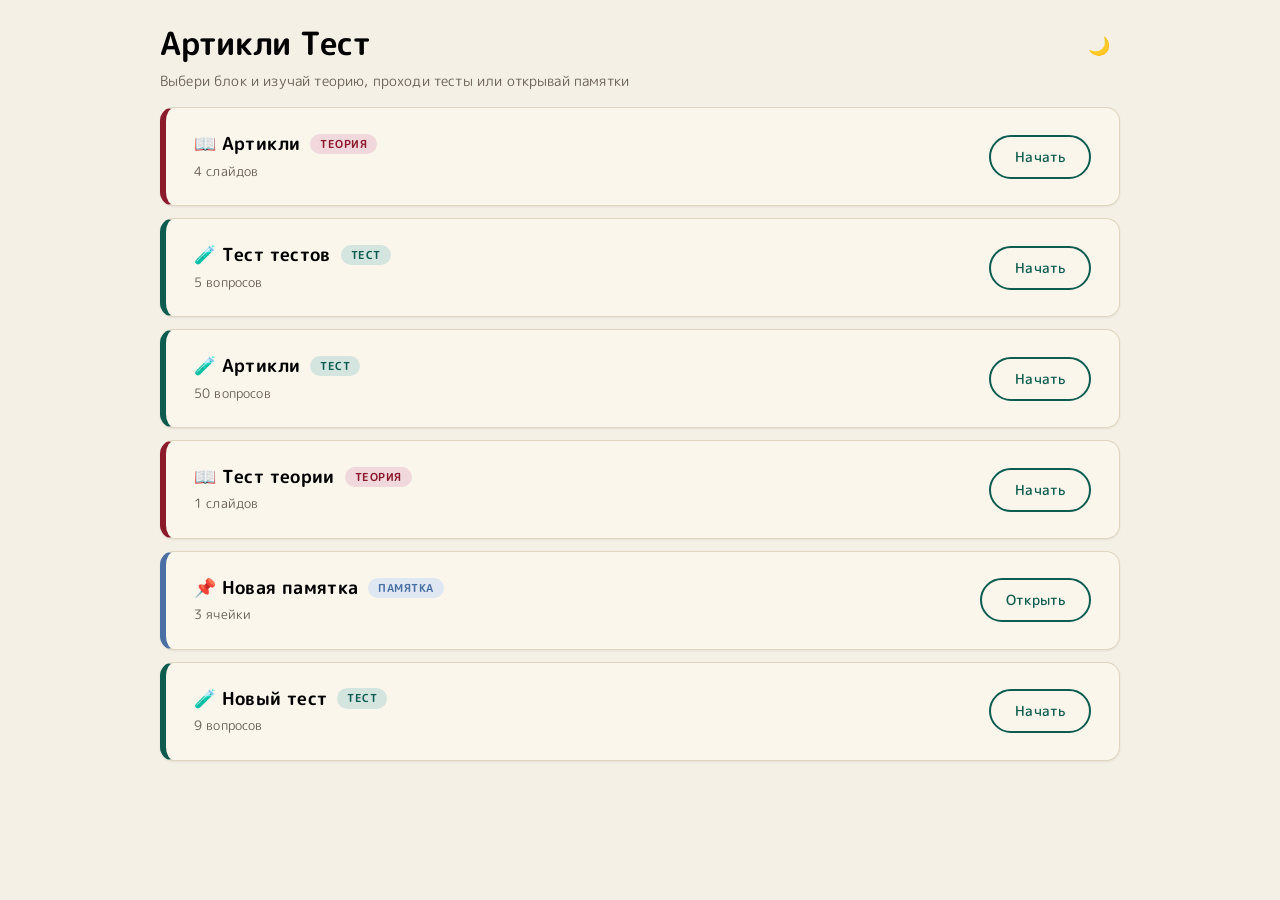
==== commit dcc73bca: "Дробление файлов. Экспорт в таблице тестов. Тёмная тема" ====
--- a/index.html
+++ b/index.html
@@ -17,1388 +17,7 @@
             } catch (e) {}
         })();
     </script>
-    <style>
-        /* ===== Локальные шрифты ===== */
-        @font-face {
-            font-family: 'M PLUS Rounded 1c';
-            font-style: normal;
-            font-weight: 400;
-            font-display: swap;
-            src: url('fonts/MPLUSRounded1c-Regular.ttf') format('truetype');
-        }
-        @font-face {
-            font-family: 'M PLUS Rounded 1c';
-            font-style: normal;
-            font-weight: 500;
-            font-display: swap;
-            src: url('fonts/MPLUSRounded1c-Medium.ttf') format('truetype');
-        }
-        @font-face {
-            font-family: 'M PLUS Rounded 1c';
-            font-style: normal;
-            font-weight: 700;
-            font-display: swap;
-            src: url('fonts/MPLUSRounded1c-Bold.ttf') format('truetype');
-        }
-        @font-face {
-            font-family: 'M PLUS Rounded 1c';
-            font-style: normal;
-            font-weight: 800;
-            font-display: swap;
-            src: url('fonts/MPLUSRounded1c-ExtraBold.ttf') format('truetype');
-        }
-
-        :root {
-            --font-body: 'M PLUS Rounded 1c', -apple-system, BlinkMacSystemFont, 'Segoe UI', Roboto, Arial, sans-serif;
-            --font-mono: ui-monospace, Menlo, Consolas, 'Courier New', monospace;
-
-            --bg: #F5F0E6;
-            --bg-soft: #EBE4D4;
-            --card-bg: #FAF6EC;
-            --card-border: #E0D6C0;
-
-            --text: #1A1A1A;
-            --text-strong: #000000;
-            --text-muted: #6B6256;
-            --text-disabled: #A89E8C;
-            --text-soft: #4A4540;
-
-            --primary: #0D5C4F;
-            --primary-hover: #0A4A40;
-            --primary-soft: #D4E4DF;
-
-            --secondary: #8B1A2B;
-            --secondary-soft: #F0D8DC;
-
-            --success: #2D6A4F;
-            --success-bg: #D4E8DC;
-            --success-soft: #D4E8DC;
-            --success-border: #2D6A4F;
-
-            --error: #C83B3B;
-            --error-bg: #F5D4D4;
-            --error-soft: #F5D4D4;
-            --error-border: #C83B3B;
-
-            --warning-bg: #F0D8DC;
-            --warning-text: #8B1A2B;
-
-            --border: #D8CEB8;
-            --hover: #E8DCC8;
-            --hover-strong: #DDD0B8;
-
-            --input-bg: #EBE4D4;
-            --input-bg-focus: #FAF6EC;
-
-            --topbar-bg: #FAF6EC;
-            --topbar-text: #1A1A1A;
-            --topbar-border: #E0D6C0;
-
-            --media-bg: #0D1416;
-            --card-face-bg: #F0E8D8;
-            --card-face-text: #1A1A1A;
-            --placeholder-bg: #EBE4D4;
-            --placeholder-border: #D8CEB8;
-            --placeholder-text: #A89E8C;
-
-            --nav-current: #2563EB;
-            --nav-current-soft: rgba(37, 99, 235, 0.15);
-            --memo-accent: #4A6FA5;
-            --memo-accent-soft: #DEE7F2;
-
-            --shadow-sm: 0 1px 2px rgba(43,43,43,.08);
-            --shadow-md: 0 4px 12px rgba(43,43,43,.10);
-            --shadow-lg: 0 10px 30px rgba(43,43,43,.14);
-
-            --radius-sm: 6px;
-            --radius-md: 10px;
-            --radius-lg: 14px;
-        }
-        [data-theme="dark"] {
-            --bg: #0D1416;
-            --bg-soft: #1A2528;
-            --card-bg: #152024;
-            --card-border: #2A3A3E;
-
-            --text: #F5E6C8;
-            --text-strong: #FFF5DC;
-            --text-muted: #A89A78;
-            --text-disabled: #6B6256;
-            --text-soft: #C9B896;
-
-            --primary: #3A8A7A;
-            --primary-hover: #4A9E8C;
-            --primary-soft: #1F3A35;
-
-            --secondary: #D95A1A;
-            --secondary-soft: #3A2520;
-
-            --success: #52B788;
-            --success-bg: #1F3A2A;
-            --success-soft: #1F3A2A;
-            --success-border: #52B788;
-
-            --error: #E63946;
-            --error-bg: #3A1F22;
-            --error-soft: #3A1F22;
-            --error-border: #E63946;
-
-            --warning-bg: #3A2520;
-            --warning-text: #D95A1A;
-
-            --border: #2A3A3E;
-            --hover: #1F3A3A;
-            --hover-strong: #2A4A4A;
-
-            --input-bg: #1A2528;
-            --input-bg-focus: #152024;
-
-            --topbar-bg: #152024;
-            --topbar-text: #F5E6C8;
-            --topbar-border: #2A3A3E;
-
-            --media-bg: #000000;
-            --card-face-bg: #EBE4D4;
-            --card-face-text: #1A1A1A;
-            --placeholder-bg: #1A2528;
-            --placeholder-border: #2A3A3E;
-            --placeholder-text: #6B6256;
-
-            --nav-current: #60A5FA;
-            --nav-current-soft: rgba(96, 165, 250, 0.25);
-            --memo-accent: #6B8FC5;
-            --memo-accent-soft: #1E2A3A;
-
-            --shadow-sm: 0 1px 2px rgba(0,0,0,.30);
-            --shadow-md: 0 4px 12px rgba(0,0,0,.40);
-            --shadow-lg: 0 10px 30px rgba(0,0,0,.50);
-        }
-
-        * { box-sizing: border-box; }
-        body {
-            font-family: var(--font-body);
-            font-weight: 400;
-            margin: 0;
-            background: var(--bg);
-            color: var(--text);
-            min-height: 100vh;
-            padding: 24px 16px;
-            transition: background-color .25s, color .25s;
-            -webkit-font-smoothing: antialiased;
-            letter-spacing: 0.01em;
-            line-height: 1.6;
-        }
-
-        h1, h2, h3 { font-weight: 700; letter-spacing: 0.02em; }
-
-        .app-container {
-            max-width: 960px;
-            margin: 0 auto;
-            display: flex;
-            flex-direction: column;
-            gap: 16px;
-        }
-        .app-container.wide {
-            max-width: 1400px;
-        }
-
-        .screen { display: none; }
-        .screen.active { display: flex; flex-direction: column; gap: 16px; }
-
-        .card {
-            background: var(--card-bg);
-            border: 1px solid var(--card-border);
-            border-radius: var(--radius-lg);
-            box-shadow: var(--shadow-sm);
-            overflow: hidden;
-            transition: box-shadow .2s;
-        }
-        .card-body { padding: 32px 40px; }
-        @media (max-width: 600px) { .card-body { padding: 24px 20px; } }
-
-        .screen-header {
-            display: flex;
-            justify-content: space-between;
-            align-items: flex-start;
-            gap: 16px;
-            flex-wrap: wrap;
-        }
-        .screen-title {
-            font-size: 32px;
-            font-weight: 700;
-            color: var(--text-strong);
-            margin: 0 0 8px;
-            line-height: 1.2;
-            letter-spacing: -.3px;
-            cursor: default;
-            user-select: none;
-            -webkit-user-select: none;
-            touch-action: manipulation;
-            -webkit-tap-highlight-color: transparent;
-        }
-        .screen-subtitle {
-            font-size: 14px;
-            color: var(--text-muted);
-            margin: 0;
-            line-height: 1.5;
-        }
-        .header-actions {
-            display: flex;
-            align-items: center;
-            gap: 8px;
-            flex-shrink: 0;
-        }
-
-        .btn {
-            display: inline-flex;
-            align-items: center;
-            justify-content: center;
-            gap: 8px;
-            padding: 10px 24px;
-            border-radius: 100px;
-            font-size: 14px;
-            font-weight: 500;
-            font-family: inherit;
-            letter-spacing: .1px;
-            cursor: pointer;
-            border: none;
-            transition: all .15s;
-            white-space: nowrap;
-            text-decoration: none;
-        }
-        .btn-primary { background: var(--primary); color: #fff; }
-        .btn-primary:hover { background: var(--primary-hover); box-shadow: var(--shadow-sm); }
-        .btn-outline {
-            background: transparent;
-            color: var(--primary);
-            border: 1px solid var(--border);
-        }
-        .btn-outline:hover { background: var(--primary-soft); border-color: transparent; }
-        .btn-text {
-            background: transparent;
-            color: var(--text-muted);
-            padding: 10px 16px;
-        }
-        .btn-text:hover { background: var(--hover); color: var(--text); }
-        .btn-icon {
-            width: 42px;
-            height: 42px;
-            padding: 0;
-            border-radius: 50%;
-            background: transparent;
-            color: var(--text-muted);
-            border: none;
-            cursor: pointer;
-            font-size: 18px;
-            display: inline-flex;
-            align-items: center;
-            justify-content: center;
-            transition: all .15s;
-            font-family: inherit;
-        }
-        .btn-icon:hover { background: var(--hover); color: var(--text); }
-        .btn:disabled { opacity: .4; cursor: default; pointer-events: none; }
-
-        /* ===== Меню ===== */
-        .menu-list { display: flex; flex-direction: column; gap: 12px; }
-        .menu-item {
-            background: var(--card-bg);
-            border: 1px solid var(--card-border);
-            border-radius: var(--radius-lg);
-            box-shadow: var(--shadow-sm);
-            padding: 24px 28px;
-            display: flex;
-            justify-content: space-between;
-            align-items: center;
-            gap: 20px;
-            flex-wrap: wrap;
-            transition: box-shadow .2s;
-            border-left: 6px solid var(--card-border);
-        }
-        .menu-item:hover { box-shadow: var(--shadow-md); }
-        .menu-item.theory { border-left-color: var(--secondary); }
-        .menu-item.quiz { border-left-color: var(--primary); }
-        .menu-item.memo { border-left-color: var(--memo-accent); }
-
-        .menu-info { flex: 1; min-width: 200px; }
-        .menu-info h3 {
-            margin: 0 0 6px;
-            font-size: 18px;
-            font-weight: 700;
-            color: var(--text-strong);
-            display: flex;
-            align-items: center;
-            gap: 10px;
-            line-height: 1.3;
-        }
-        .menu-info p {
-            margin: 0;
-            font-size: 13px;
-            color: var(--text-muted);
-            line-height: 1.5;
-        }
-        .menu-type-badge {
-            display: inline-block;
-            padding: 3px 10px;
-            font-size: 11px;
-            font-weight: 700;
-            border-radius: 100px;
-            text-transform: uppercase;
-            letter-spacing: .5px;
-        }
-        .menu-type-badge.theory {
-            background: var(--secondary-soft);
-            color: var(--secondary);
-        }
-        .menu-type-badge.quiz {
-            background: var(--primary-soft);
-            color: var(--primary);
-        }
-        .menu-type-badge.memo {
-            background: var(--memo-accent-soft);
-            color: var(--memo-accent);
-        }
-        .menu-actions { display: flex; gap: 8px; flex-wrap: wrap; }
-
-        .progress-bar {
-            height: 8px;
-            background: var(--hover);
-            border-radius: 100px;
-            overflow: hidden;
-            margin-bottom: 24px;
-        }
-        .progress-fill {
-            height: 100%;
-            background: var(--primary);
-            width: 0%;
-            border-radius: 100px;
-            transition: width .4s ease;
-        }
-
-        .lesson-header {
-            display: flex;
-            justify-content: space-between;
-            align-items: center;
-            gap: 12px;
-            flex-wrap: wrap;
-        }
-        .lesson-title {
-            font-size: 18px;
-            font-weight: 700;
-            color: var(--text-strong);
-        }
-        .header-right { display: flex; align-items: center; gap: 10px; }
-        .timer {
-            font-weight: 600;
-            color: var(--text-muted);
-            font-variant-numeric: tabular-nums;
-            font-size: 15px;
-            padding: 6px 14px;
-            background: var(--hover);
-            border-radius: 100px;
-        }
-
-        .lesson-layout, .quiz-layout {
-            display: flex;
-            gap: 20px;
-            align-items: flex-start;
-        }
-        .lesson-main, .quiz-main { flex: 1; min-width: 0; }
-        .lesson-sidebar, .quiz-sidebar {
-            width: 240px;
-            flex-shrink: 0;
-            position: sticky;
-            top: 20px;
-            background: var(--card-bg);
-            border: 1px solid var(--card-border);
-            border-radius: var(--radius-lg);
-            box-shadow: var(--shadow-sm);
-            padding: 20px;
-        }
-        .lesson-sidebar h3, .quiz-sidebar h3 {
-            font-size: 12px;
-            color: var(--text-muted);
-            text-transform: uppercase;
-            letter-spacing: .8px;
-            margin: 0 0 14px;
-            font-weight: 700;
-        }
-
-        .topic-list { display: flex; flex-direction: column; gap: 4px; }
-        .topic-item {
-            text-align: left;
-            padding: 10px 14px;
-            border: none;
-            background: transparent;
-            color: var(--text);
-            border-radius: var(--radius-sm);
-            cursor: pointer;
-            font-size: 14px;
-            font-family: inherit;
-            font-weight: 500;
-            transition: all .15s;
-            line-height: 1.4;
-        }
-        .topic-item:hover { background: var(--hover); }
-        .topic-item.current {
-            background: var(--primary-soft);
-            color: var(--primary);
-            font-weight: 700;
-        }
-        .topic-item.visited { color: var(--success); }
-        .topic-item.visited.current { color: var(--primary); }
-
-        .slide-title {
-            font-size: 24px;
-            font-weight: 700;
-            margin: 0 0 24px;
-            color: var(--text-strong);
-            line-height: 1.3;
-            letter-spacing: -.2px;
-        }
-
-        .slide-content p {
-            font-size: 16px;
-            line-height: 1.7;
-            margin: 0 0 16px;
-            color: var(--text);
-        }
-        .slide-content h3 {
-            font-size: 18px;
-            font-weight: 700;
-            margin: 28px 0 12px;
-            color: var(--text-strong);
-        }
-        .slide-content ul { margin: 0 0 16px; padding-left: 24px; }
-        .slide-content ul li {
-            font-size: 16px;
-            line-height: 1.7;
-            margin-bottom: 8px;
-            color: var(--text);
-        }
-        .slide-content .quote {
-            margin: 24px 0;
-            padding: 16px 22px;
-            background: var(--secondary-soft);
-            border-left: 4px solid var(--secondary);
-            border-radius: var(--radius-sm);
-            font-size: 15px;
-            line-height: 1.6;
-            color: var(--text);
-        }
-        .slide-content strong { color: var(--text-strong); font-weight: 700; }
-
-        .slide-media { margin: 24px 0; }
-        .slide-media img,
-        .slide-media video {
-            width: 100%;
-            height: auto;
-            display: block;
-            border-radius: var(--radius-md);
-            background: var(--media-bg);
-        }
-        .slide-media video { max-height: 520px; }
-
-        .slide-media-error {
-            padding: 30px 20px;
-            text-align: center;
-            background: var(--placeholder-bg);
-            border: 1px dashed var(--placeholder-border);
-            border-radius: var(--radius-md);
-            color: var(--text-muted);
-            font-size: 14px;
-            line-height: 1.5;
-        }
-        .slide-media-error code {
-            font-family: var(--font-mono);
-            font-size: 12px;
-            color: var(--primary);
-            word-break: break-all;
-        }
-
-        .link-block { margin: 20px 0; }
-        .slide-link {
-            display: inline-flex;
-            align-items: center;
-            gap: 10px;
-            padding: 12px 24px;
-            background: var(--secondary-soft);
-            color: var(--secondary);
-            border-radius: 100px;
-            font-size: 15px;
-            font-weight: 700;
-            text-decoration: none;
-            cursor: pointer;
-            transition: all .2s;
-            border: none;
-            font-family: inherit;
-        }
-        .slide-link:hover { background: var(--secondary); color: #fff; }
-        .slide-link.internal { background: var(--primary-soft); color: var(--primary); }
-        .slide-link.internal:hover { background: var(--primary); color: #fff; }
-
-        .nav-row {
-            display: flex;
-            justify-content: space-between;
-            gap: 10px;
-            margin-top: 32px;
-            padding-top: 24px;
-            border-top: 1px solid var(--border);
-        }
-        .nav-btn {
-            padding: 12px 28px;
-            border-radius: 100px;
-            font-size: 14px;
-            font-weight: 500;
-            cursor: pointer;
-            font-family: inherit;
-            border: 1px solid var(--border);
-            background: transparent;
-            color: var(--primary);
-            transition: all .2s;
-        }
-        .nav-btn:hover:not(:disabled) { background: var(--primary-soft); border-color: transparent; }
-        .nav-btn:disabled { opacity: .35; cursor: default; }
-        .nav-btn.primary { background: var(--primary); color: #fff; border-color: var(--primary); }
-        .nav-btn.primary:hover:not(:disabled) { background: var(--primary-hover); border-color: var(--primary-hover); }
-
-        .quiz-nav-grid {
-            display: grid;
-            grid-template-columns: repeat(3, 1fr);
-            gap: 6px;
-        }
-        .quiz-nav-num {
-            aspect-ratio: 1;
-            padding: 0;
-            border: 1px solid var(--border);
-            background: transparent;
-            color: var(--text-muted);
-            border-radius: var(--radius-sm);
-            font-size: 14px;
-            font-weight: 500;
-            cursor: pointer;
-            font-family: inherit;
-            transition: all .15s;
-        }
-        .quiz-nav-num:hover { background: var(--hover); color: var(--text); }
-        .quiz-nav-num.correct { background: var(--success-bg); border-color: var(--success-border); color: var(--success); }
-        .quiz-nav-num.wrong { background: var(--error-bg); border-color: var(--error-border); color: var(--error); }
-        .quiz-nav-num.current { border-color: var(--nav-current); color: var(--nav-current); box-shadow: 0 0 0 2px var(--nav-current-soft); }
-
-        .quiz-question-text {
-            font-size: 20px;
-            font-weight: 700;
-            margin-bottom: 20px;
-            line-height: 1.5;
-            color: var(--text-strong);
-        }
-        .quiz-hint {
-            font-size: 13px;
-            color: var(--text-muted);
-            margin-bottom: 16px;
-            font-style: italic;
-        }
-        .quiz-options { display: flex; flex-direction: column; gap: 10px; }
-        .quiz-opt {
-            background: transparent;
-            border: 1px solid var(--border);
-            color: var(--text);
-            padding: 16px 20px;
-            border-radius: var(--radius-sm);
-            font-size: 16px;
-            text-align: left;
-            cursor: pointer;
-            font-weight: 400;
-            font-family: inherit;
-            transition: all .15s;
-            line-height: 1.4;
-        }
-        .quiz-opt:hover:not(:disabled) { border-color: var(--primary); background: var(--primary-soft); }
-        .quiz-opt:disabled { cursor: default; }
-        .quiz-opt.selected { background: var(--primary-soft); border-color: var(--primary); color: var(--primary); font-weight: 500; }
-        .quiz-opt.correct { background: var(--success-bg); border-color: var(--success); color: var(--success); font-weight: 500; }
-        .quiz-opt.wrong { background: var(--error-bg); border-color: var(--error); color: var(--error); }
-
-        .quiz-explain {
-            display: none;
-            margin-top: 20px;
-            padding: 18px 22px;
-            background: var(--secondary-soft);
-            border-left: 4px solid var(--secondary);
-            border-radius: var(--radius-sm);
-            font-size: 15px;
-            line-height: 1.6;
-            color: var(--text);
-        }
-        .quiz-explain.show { display: block; animation: fadeIn .3s ease; }
-        @keyframes fadeIn { from { opacity: 0; transform: translateY(-5px); } to { opacity: 1; transform: translateY(0); } }
-
-        .quiz-nav-row {
-            display: flex;
-            justify-content: space-between;
-            gap: 10px;
-            margin-top: 32px;
-            padding-top: 24px;
-            border-top: 1px solid var(--border);
-        }
-        .quiz-nav-btn {
-            padding: 12px 28px;
-            border-radius: 100px;
-            font-size: 14px;
-            font-weight: 500;
-            cursor: pointer;
-            font-family: inherit;
-            border: 1px solid var(--border);
-            background: transparent;
-            color: var(--primary);
-            transition: all .2s;
-        }
-        .quiz-nav-btn:hover:not(:disabled) { background: var(--primary-soft); border-color: transparent; }
-        .quiz-nav-btn:disabled { opacity: .35; cursor: default; }
-        .quiz-nav-btn.primary { background: var(--primary); color: #fff; border-color: var(--primary); }
-        .quiz-nav-btn.primary:hover:not(:disabled) { background: var(--primary-hover); border-color: var(--primary-hover); }
-        .quiz-nav-btn.check {
-            background: var(--success);
-            color: #fff;
-            border-color: var(--success);
-        }
-        .quiz-nav-btn.check:hover:not(:disabled) { filter: brightness(.9); }
-
-        /* ===== MATCH (соответствие) ===== */
-        .match-grid {
-            display: grid;
-            grid-template-columns: 1fr 1fr;
-            gap: 12px;
-            margin-bottom: 8px;
-        }
-        .match-col { display: flex; flex-direction: column; gap: 8px; }
-        .match-item {
-            padding: 14px 18px;
-            border: 2px solid var(--border);
-            border-radius: var(--radius-sm);
-            background: var(--card-bg);
-            color: var(--text);
-            font-size: 16px;
-            font-family: inherit;
-            font-weight: 500;
-            cursor: pointer;
-            text-align: center;
-            transition: all .18s;
-            line-height: 1.4;
-            min-height: 56px;
-            display: flex;
-            align-items: center;
-            justify-content: center;
-        }
-        .match-item:hover:not(.matched):not(:disabled) {
-            border-color: var(--primary);
-            background: var(--primary-soft);
-            color: var(--primary);
-        }
-        .match-item.selected {
-            border-color: var(--nav-current);
-            background: var(--nav-current-soft);
-            color: var(--nav-current);
-            font-weight: 700;
-        }
-        .match-item.matched {
-            border-color: var(--success);
-            background: var(--success-bg);
-            color: var(--success);
-            cursor: default;
-            font-weight: 700;
-        }
-        .match-item.wrong-flash {
-            border-color: var(--error);
-            background: var(--error-bg);
-            color: var(--error);
-            animation: shake .4s ease;
-        }
-        @keyframes shake {
-            0%, 100% { transform: translateX(0); }
-            20% { transform: translateX(-6px); }
-            40% { transform: translateX(6px); }
-            60% { transform: translateX(-4px); }
-            80% { transform: translateX(4px); }
-        }
-        .match-counter {
-            text-align: center;
-            font-size: 13px;
-            color: var(--text-muted);
-            margin-bottom: 14px;
-            font-weight: 500;
-        }
-        @media (max-width: 600px) {
-            .match-grid { gap: 8px; }
-            .match-item { padding: 10px 8px; font-size: 14px; min-height: 48px; }
-        }
-
-        /* ===== CARD (карточка) ===== */
-        .card-view {
-            max-width: 560px;
-            margin: 0 auto;
-        }
-        .card-face {
-            background: var(--card-face-bg);
-            color: var(--card-face-text);
-            border: 1px solid var(--card-border);
-            border-radius: var(--radius-lg);
-            padding: 60px 30px;
-            text-align: center;
-            min-height: 300px;
-            display: flex;
-            flex-direction: column;
-            align-items: center;
-            justify-content: center;
-            gap: 20px;
-            margin-bottom: 20px;
-            box-shadow: var(--shadow-md);
-        }
-        .card-face-image {
-            max-width: 100%;
-            max-height: 240px;
-            border-radius: var(--radius-sm);
-            object-fit: contain;
-        }
-        .card-face-text {
-            font-size: 40px;
-            font-weight: 700;
-            line-height: 1.2;
-            word-break: break-word;
-        }
-        @media (max-width: 600px) {
-            .card-face { padding: 40px 20px; min-height: 220px; }
-            .card-face-text { font-size: 30px; }
-        }
-        .card-buttons {
-            display: flex;
-            gap: 16px;
-            justify-content: center;
-        }
-        .card-btn {
-            width: 90px;
-            height: 90px;
-            border-radius: 50%;
-            border: 2px solid var(--border);
-            background: var(--card-bg);
-            color: var(--text-muted);
-            font-size: 34px;
-            cursor: pointer;
-            display: inline-flex;
-            align-items: center;
-            justify-content: center;
-            transition: all .2s;
-            font-family: inherit;
-            line-height: 1;
-            user-select: none;
-        }
-        .card-btn.dontknow { border-color: var(--error); color: var(--error); }
-        .card-btn.dontknow:hover { background: var(--error-bg); transform: scale(1.05); }
-        .card-btn.know { border-color: var(--success); color: var(--success); }
-        .card-btn.know:hover { background: var(--success-bg); transform: scale(1.05); }
-        .card-btn:disabled { opacity: .4; cursor: default; pointer-events: none; }
-        @media (max-width: 600px) {
-            .card-btn { width: 76px; height: 76px; font-size: 28px; }
-        }
-
-        .card-answer-label {
-            text-align: center;
-            color: var(--text-muted);
-            font-size: 13px;
-            text-transform: uppercase;
-            letter-spacing: .8px;
-            font-weight: 700;
-            margin-bottom: 12px;
-        }
-
-        /* ===== РЕЗУЛЬТАТ ===== */
-        .quiz-result-box {
-            background: var(--success-bg);
-            border: 1px solid var(--success-border);
-            border-radius: var(--radius-lg);
-            padding: 40px 30px;
-            text-align: center;
-        }
-        .quiz-result-box h2 {
-            margin: 0 0 10px;
-            color: var(--success);
-            font-weight: 700;
-        }
-        .quiz-result-box .score {
-            font-size: 56px;
-            font-weight: 700;
-            color: var(--text-strong);
-            margin: 16px 0 8px;
-            letter-spacing: -1px;
-        }
-        .quiz-result-box .note { color: var(--text-muted); font-size: 14px; margin: 0 0 6px; }
-        .quiz-result-box .time { color: var(--text-muted); font-size: 14px; margin: 0 0 28px; }
-        .quiz-result-actions { display: flex; gap: 10px; justify-content: center; flex-wrap: wrap; }
-
-        .group-stats { margin: 24px 0; }
-        .group-stats-title {
-            font-size: 16px;
-            font-weight: 700;
-            color: var(--text-strong);
-            margin-bottom: 14px;
-        }
-        .group-row {
-            border: 1px solid var(--border);
-            border-radius: var(--radius-md);
-            margin-bottom: 8px;
-            overflow: hidden;
-            background: var(--card-bg);
-            transition: all .2s;
-        }
-        .group-row:hover { box-shadow: var(--shadow-sm); }
-        .group-row.expanded { border-color: var(--primary); }
-        .group-row-head {
-            display: flex;
-            align-items: center;
-            justify-content: space-between;
-            padding: 16px 20px;
-            cursor: pointer;
-            gap: 12px;
-            user-select: none;
-        }
-        .group-row-name {
-            font-weight: 500;
-            color: var(--text-strong);
-            font-size: 15px;
-            display: flex;
-            align-items: center;
-            gap: 10px;
-        }
-        .group-row-arrow {
-            color: var(--text-muted);
-            font-size: 12px;
-            transition: transform .2s;
-        }
-        .group-row.expanded .group-row-arrow { transform: rotate(90deg); }
-        .group-row-right { display: flex; align-items: center; gap: 14px; }
-        .group-row-count {
-            font-size: 14px;
-            color: var(--text-muted);
-            font-variant-numeric: tabular-nums;
-        }
-        .group-row-bar {
-            width: 100px;
-            height: 8px;
-            background: var(--hover);
-            border-radius: 100px;
-            overflow: hidden;
-            flex-shrink: 0;
-        }
-        .group-row-bar-fill { height: 100%; transition: width .4s; border-radius: 100px; }
-        .group-row-percent {
-            font-size: 14px;
-            font-weight: 700;
-            min-width: 48px;
-            text-align: right;
-            font-variant-numeric: tabular-nums;
-        }
-        .group-row-details {
-            display: none;
-            padding: 0 20px 20px;
-            border-top: 1px solid var(--border);
-        }
-        .group-row.expanded .group-row-details { display: block; animation: fadeIn .3s ease; }
-        .group-q-item { padding: 16px 0; border-bottom: 1px solid var(--border); }
-        .group-q-item:last-child { border-bottom: none; }
-        .group-q-text {
-            font-weight: 500;
-            color: var(--text-strong);
-            margin-bottom: 12px;
-            font-size: 15px;
-            line-height: 1.5;
-        }
-        .group-q-status {
-            display: inline-block;
-            padding: 2px 10px;
-            border-radius: 100px;
-            font-size: 11px;
-            font-weight: 700;
-            margin-left: 8px;
-            text-transform: uppercase;
-            letter-spacing: .4px;
-            vertical-align: middle;
-        }
-        .group-q-status.ok { background: var(--success-bg); color: var(--success); }
-        .group-q-status.fail { background: var(--error-bg); color: var(--error); }
-        .group-q-answers { display: flex; flex-direction: column; gap: 4px; margin-top: 8px; }
-        .group-q-answer {
-            font-size: 14px;
-            padding: 8px 12px;
-            border-radius: var(--radius-sm);
-            color: var(--text);
-            background: var(--placeholder-bg);
-            line-height: 1.4;
-        }
-        .group-q-answer.user-correct {
-            background: var(--success-bg);
-            color: var(--success);
-            font-weight: 500;
-        }
-        .group-q-answer.user-wrong {
-            background: var(--error-bg);
-            color: var(--error);
-        }
-        .group-q-answer.correct-answer { border: 1px dashed var(--success); }
-
-        .group-match-pairs { display: flex; flex-direction: column; gap: 4px; margin-top: 8px; }
-        .group-match-pair {
-            font-size: 14px;
-            padding: 8px 12px;
-            border-radius: var(--radius-sm);
-            background: var(--placeholder-bg);
-            color: var(--text);
-            line-height: 1.4;
-        }
-        .group-match-pair.correct-answer {
-            background: var(--success-bg);
-            color: var(--success);
-            border: 1px dashed var(--success);
-        }
-
-        .group-card-view {
-            display: flex;
-            gap: 12px;
-            margin-top: 8px;
-            flex-wrap: wrap;
-        }
-        .group-card-side {
-            flex: 1;
-            min-width: 180px;
-            padding: 14px 16px;
-            border-radius: var(--radius-sm);
-            background: var(--placeholder-bg);
-            color: var(--text);
-            font-size: 14px;
-            line-height: 1.4;
-        }
-        .group-card-side-label {
-            font-size: 11px;
-            text-transform: uppercase;
-            letter-spacing: .5px;
-            color: var(--text-muted);
-            font-weight: 700;
-            margin-bottom: 6px;
-        }
-        .group-card-side img {
-            max-width: 100%;
-            max-height: 140px;
-            border-radius: 4px;
-            margin-top: 8px;
-            display: block;
-        }
-
-        /* ===== MEMO (памятки) ===== */
-        .memo-screen-header {
-            display: flex;
-            justify-content: space-between;
-            align-items: center;
-            gap: 12px;
-            flex-wrap: wrap;
-            margin-bottom: 20px;
-        }
-        .memo-screen-title {
-            font-size: 24px;
-            font-weight: 700;
-            color: var(--text-strong);
-            margin: 0;
-            line-height: 1.3;
-            letter-spacing: -.2px;
-        }
-
-        .memo-grid {
-            display: grid;
-            gap: 20px;
-            align-items: start;
-        }
-        .memo-grid.cols-1 { grid-template-columns: 1fr; }
-        .memo-grid.cols-2 { grid-template-columns: repeat(2, 1fr); }
-        .memo-grid.cols-3 { grid-template-columns: repeat(3, 1fr); }
-        .memo-grid.cols-4 { grid-template-columns: repeat(4, 1fr); }
-
-        .memo-cell {
-            background: var(--card-face-bg);
-            border: 1px solid var(--card-border);
-            border-radius: var(--radius-lg);
-            box-shadow: var(--shadow-sm);
-            overflow: hidden;
-            transition: box-shadow .2s;
-            display: flex;
-            flex-direction: column;
-        }
-        .memo-cell:hover { box-shadow: var(--shadow-md); }
-
-        .memo-cell-header {
-            background: var(--secondary);
-            color: #fff;
-            padding: 14px 20px;
-            font-size: 14px;
-            font-weight: 700;
-            text-transform: uppercase;
-            letter-spacing: .6px;
-            line-height: 1.3;
-        }
-        .memo-cell-header.with-icon {
-            display: flex;
-            align-items: center;
-            gap: 8px;
-        }
-        .memo-cell-header .memo-cell-icon {
-            font-size: 16px;
-            flex-shrink: 0;
-        }
-
-        .memo-cell-body {
-            padding: 20px 22px;
-            color: var(--card-face-text);
-            flex: 1;
-        }
-        .memo-cell-body p {
-            font-size: 15px;
-            line-height: 1.6;
-            margin: 0 0 12px;
-            color: var(--card-face-text);
-        }
-        .memo-cell-body p:last-child { margin-bottom: 0; }
-        .memo-cell-body h3 {
-            font-size: 16px;
-            font-weight: 700;
-            margin: 16px 0 10px;
-            color: var(--card-face-text);
-        }
-        .memo-cell-body h3:first-child { margin-top: 0; }
-        .memo-cell-body ul {
-            margin: 0 0 12px;
-            padding-left: 20px;
-        }
-        .memo-cell-body ul:last-child { margin-bottom: 0; }
-        .memo-cell-body ul li {
-            font-size: 15px;
-            line-height: 1.6;
-            margin-bottom: 6px;
-            color: var(--card-face-text);
-        }
-        .memo-cell-body .quote {
-            margin: 16px 0;
-            padding: 12px 16px;
-            background: var(--secondary-soft);
-            border-left: 4px solid var(--secondary);
-            border-radius: var(--radius-sm);
-            font-size: 14px;
-            line-height: 1.6;
-            color: var(--card-face-text);
-        }
-        .memo-cell-body .quote:last-child { margin-bottom: 0; }
-        .memo-cell-body strong { color: var(--card-face-text); font-weight: 700; }
-
-        .memo-cell-body .slide-media { margin: 16px 0; }
-        .memo-cell-body .slide-media:last-child { margin-bottom: 0; }
-        .memo-cell-body .slide-media img,
-        .memo-cell-body .slide-media video {
-            background: var(--media-bg);
-        }
-
-        .memo-cell-body .slide-link {
-            background: var(--secondary-soft);
-            color: var(--secondary);
-        }
-
-        .memo-grid.cols-1 .memo-cell-body {
-            max-width: 800px;
-            margin: 0 auto;
-            width: 100%;
-        }
-        .memo-grid.cols-1 .memo-cell-header {
-            padding: 18px 32px;
-            font-size: 16px;
-        }
-
-        @media (max-width: 900px) {
-            .memo-grid.cols-3,
-            .memo-grid.cols-4 {
-                grid-template-columns: repeat(2, 1fr);
-            }
-        }
-        @media (max-width: 600px) {
-            .memo-grid.cols-1,
-            .memo-grid.cols-2,
-            .memo-grid.cols-3,
-            .memo-grid.cols-4 {
-                grid-template-columns: 1fr;
-            }
-            .memo-grid { gap: 14px; }
-            .memo-cell-body { padding: 16px 18px; }
-            .memo-screen-title { font-size: 20px; }
-        }
-
-        @media (max-width: 800px) {
-            .lesson-layout, .quiz-layout { flex-direction: column; }
-            .lesson-sidebar, .quiz-sidebar { width: 100%; position: static; order: -1; }
-            .topic-list { flex-direction: row; flex-wrap: wrap; }
-            .quiz-nav-grid { grid-template-columns: repeat(6, 1fr); }
-            .group-row-bar { width: 60px; }
-            .screen-title { font-size: 24px; }
-        }
-
-        /* ===== ПЕЧАТЬ ===== */
-        .print-video-placeholder {
-            display: none;
-            padding: 16px 20px;
-            border: 1px dashed var(--border);
-            border-radius: var(--radius-md);
-            background: var(--placeholder-bg);
-            color: var(--text-muted);
-            font-size: 14px;
-            font-style: italic;
-            text-align: center;
-            margin: 24px 0;
-        }
-        .print-answers-block {
-            margin-top: 40px;
-            padding-top: 24px;
-            border-top: 2px solid var(--border);
-        }
-        .print-answers-title {
-            font-size: 18px;
-            font-weight: 700;
-            margin: 0 0 16px;
-            color: var(--text-strong);
-        }
-        .print-answer-item {
-            font-size: 14px;
-            line-height: 1.6;
-            margin-bottom: 6px;
-            color: var(--text);
-        }
-        .print-answer-item strong { color: var(--text-strong); font-weight: 700; }
-        .print-question-item {
-            margin-bottom: 32px;
-            page-break-inside: avoid;
-        }
-        .print-question-number {
-            font-size: 15px;
-            font-weight: 700;
-            color: var(--text-strong);
-            margin-bottom: 8px;
-        }
-        .print-question-text {
-            font-size: 16px;
-            line-height: 1.5;
-            margin-bottom: 12px;
-            color: var(--text);
-        }
-        .print-options { margin: 0 0 12px; padding-left: 4px; }
-        .print-option {
-            font-size: 15px;
-            line-height: 1.6;
-            margin-bottom: 6px;
-            color: var(--text);
-        }
-        .print-match-pairs { margin: 0 0 12px; }
-        .print-match-pair {
-            font-size: 15px;
-            line-height: 1.6;
-            margin-bottom: 4px;
-            color: var(--text);
-        }
-        .print-card-front {
-            font-size: 16px;
-            line-height: 1.5;
-            margin-bottom: 8px;
-            padding: 12px 16px;
-            background: var(--card-face-bg);
-            border: 1px solid var(--card-border);
-            border-radius: var(--radius-sm);
-            color: var(--card-face-text);
-            display: inline-block;
-            min-width: 200px;
-        }
-
-        @media print {
-            .btn-icon,
-            .btn-text,
-            .btn-primary,
-            .btn-outline,
-            .btn-danger,
-            .progress-bar,
-            .timer,
-            .lesson-sidebar,
-            .quiz-sidebar,
-            .quiz-nav-grid,
-            .nav-row,
-            .quiz-nav-row,
-            .memo-screen-header .header-right,
-            .screen-subtitle,
-            .screen-header .btn-icon,
-            .menu-list,
-            .print-hide {
-                display: none !important;
-            }
-
-            body {
-                background: #fff !important;
-                padding: 0 !important;
-                color: #000 !important;
-                font-size: 12pt;
-            }
-            .app-container {
-                max-width: none !important;
-                padding: 0 !important;
-            }
-
-            .screen { display: none !important; }
-            .screen.active { display: block !important; }
-
-            .card, .memo-cell, .card-face {
-                box-shadow: none !important;
-                border: none !important;
-                background: #fff !important;
-                border-radius: 0 !important;
-            }
-            .card-body {
-                padding: 0 !important;
-            }
-            .menu-item {
-                box-shadow: none !important;
-                border: none !important;
-            }
-
-            .lesson-header,
-            .memo-screen-header {
-                margin-bottom: 16px;
-                border-bottom: 1px solid #ccc;
-                padding-bottom: 8px;
-            }
-            .lesson-title,
-            .memo-screen-title {
-                font-size: 16pt;
-                color: #000 !important;
-            }
-
-            .slide-title {
-                font-size: 18pt;
-                color: #000 !important;
-                margin: 0 0 16px;
-            }
-            .slide-content p,
-            .slide-content li,
-            .slide-content h3 {
-                color: #000 !important;
-            }
-            .slide-content h3 {
-                font-size: 14pt;
-                page-break-after: avoid;
-            }
-            .slide-content p,
-            .slide-content li {
-                font-size: 12pt;
-                page-break-inside: avoid;
-            }
-            .slide-content .quote {
-                background: #f5f5f5 !important;
-                border-left: 3px solid #888 !important;
-                page-break-inside: avoid;
-            }
-
-            .slide-media img,
-            .slide-media video,
-            .memo-cell-body img,
-            .memo-cell-body video {
-                max-width: 100% !important;
-                max-height: 60vh !important;
-                page-break-inside: avoid;
-            }
-
-            .slide-media video {
-                display: none !important;
-            }
-            .slide-media.has-video .print-video-placeholder {
-                display: block !important;
-            }
-
-            .slide-link {
-                background: transparent !important;
-                border: 1px solid #888 !important;
-                color: #000 !important;
-                padding: 6px 12px;
-                font-size: 11pt;
-            }
-            .slide-link.internal {
-                background: transparent !important;
-                color: #000 !important;
-            }
-
-            .memo-grid {
-                gap: 12px !important;
-            }
-            .memo-cell {
-                page-break-inside: avoid;
-                margin-bottom: 12px;
-                border: 1px solid #ddd !important;
-                background: #fff !important;
-            }
-            .memo-cell-header {
-                background: var(--secondary) !important;
-                color: #fff !important;
-                padding: 8px 12px;
-                font-size: 11pt;
-                border-bottom: 1px solid #ccc;
-                -webkit-print-color-adjust: exact !important;
-                print-color-adjust: exact !important;
-            }
-            .memo-cell-body {
-                padding: 10px 14px !important;
-                color: #000 !important;
-            }
-            .memo-cell-body p,
-            .memo-cell-body li,
-            .memo-cell-body h3,
-            .memo-cell-body .quote {
-                color: #000 !important;
-            }
-            .memo-cell-body .quote {
-                background: #f5f5f5 !important;
-                border-left: 3px solid #888 !important;
-            }
-
-            .quiz-question-text,
-            .quiz-hint {
-                color: #000 !important;
-            }
-            .print-question-item {
-                page-break-inside: avoid;
-            }
-            .print-question-number { color: #000 !important; }
-            .print-question-text { color: #000 !important; }
-            .print-option { color: #000 !important; }
-            .print-card-front { color: #000 !important; background: #f5f5f5 !important; }
-
-            .print-answers-block {
-                page-break-before: always;
-            }
-            .print-answers-title { color: #000 !important; font-size: 14pt; }
-            .print-answer-item { color: #000 !important; font-size: 11pt; }
-            .print-answer-item strong { color: #000 !important; }
-
-            .print-match-pair { color: #000 !important; font-size: 11pt; }
-
-            @media (max-width: 900px) {
-                .memo-grid.cols-3,
-                .memo-grid.cols-4 {
-                    grid-template-columns: repeat(2, 1fr) !important;
-                }
-            }
-
-            .group-q-item,
-            .slide-media {
-                page-break-inside: avoid;
-            }
-        }
-    </style>
+    <link rel="stylesheet" href="index.css">
 </head>
 <body>
 
@@ -1487,1093 +106,6 @@
 </div>
 
 <script src="data.js"></script>
-
-<script>
-    const STORAGE_KEY = "kp_course_v1";
-    const THEME_KEY = "kp_course_theme";
-
-    let currentLessonId = null;
-    let currentSlide = 0;
-    let slides = [];
-    let lessonState = {};
-    let quizTimerInterval = null;
-
-    const appContainer = document.getElementById("app-container");
-    const menuList = document.getElementById("menu-list");
-    const lessonTitleEl = document.getElementById("lesson-title");
-    const quizTitleEl = document.getElementById("quiz-title");
-    const progressFill = document.getElementById("progress-fill");
-    const quizProgressFill = document.getElementById("quiz-progress-fill");
-    const slideContent = document.getElementById("slide-content");
-    const topicList = document.getElementById("topic-list");
-    const quizContent = document.getElementById("quiz-content");
-    const quizNavGrid = document.getElementById("quiz-nav-grid");
-    const quizTimerEl = document.getElementById("quiz-timer");
-    const memoTitleEl = document.getElementById("memo-title");
-    const memoGridEl = document.getElementById("memo-grid");
-
-    function openAdmin() {
-        window.open("admin.html", "_blank");
-    }
-    (function setupDoubleTap() {
-        const titleEl = document.getElementById("course-title");
-        if (!titleEl) return;
-        let lastTap = 0;
-        titleEl.addEventListener("touchend", (e) => {
-            const now = Date.now();
-            if (now - lastTap < 400) {
-                e.preventDefault();
-                openAdmin();
-                lastTap = 0;
-            } else {
-                lastTap = now;
-            }
-        }, { passive: false });
-    })();
-
-    function normalizeCorrect(correct) {
-        if (Array.isArray(correct)) return correct;
-        return [correct];
-    }
-    function detectType(q) {
-        if (q.type) return q.type;
-        if (q.pairs && Array.isArray(q.pairs)) return "match";
-        if ((q.front !== undefined) || (q.back !== undefined)) return "card";
-        const c = normalizeCorrect(q.correct);
-        return c.length > 1 ? "multi" : "single";
-    }
-    Object.values(allLessons).forEach(lesson => {
-        if (lesson.type === "quiz") {
-            if (!lesson.groups) lesson.groups = [];
-            if (lesson.randomizeQuestions === undefined) lesson.randomizeQuestions = false;
-            if (lesson.randomizeOptions === undefined) lesson.randomizeOptions = false;
-            if (lesson.questions) {
-                lesson.questions.forEach(q => {
-                    q.type = detectType(q);
-                    if (q.type === "single" || q.type === "multi") {
-                        q.correct = normalizeCorrect(q.correct);
-                    }
-                    if (q.group === undefined) q.group = null;
-                });
-            }
-        } else if (lesson.type === "memo") {
-            if (!lesson.cells) lesson.cells = [];
-            lesson.cells.forEach(cell => {
-                if (!cell.content) cell.content = [];
-                if (cell.title === undefined) cell.title = "";
-            });
-        }
-    });
-
-    function shuffle(arr) {
-        const a = arr.slice();
-        for (let i = a.length - 1; i > 0; i--) {
-            const j = Math.floor(Math.random() * (i + 1));
-            [a[i], a[j]] = [a[j], a[i]];
-        }
-        return a;
-    }
-
-    function applyTheme(theme) {
-        document.documentElement.setAttribute("data-theme", theme);
-        document.querySelectorAll('.btn-icon[onclick*="toggleTheme"]').forEach(btn => {
-            btn.textContent = theme === "dark" ? "☀️" : "🌙";
-            btn.title = theme === "dark" ? "Светлая тема" : "Тёмная тема";
-        });
-    }
-    function toggleTheme() {
-        const current = document.documentElement.getAttribute("data-theme") === "dark" ? "dark" : "light";
-        const next = current === "dark" ? "light" : "dark";
-        localStorage.setItem(THEME_KEY, next);
-        applyTheme(next);
-    }
-    (function initTheme() {
-        const current = document.documentElement.getAttribute("data-theme") === "dark" ? "dark" : "light";
-        applyTheme(current);
-    })();
-
-    if (typeof courseSettings !== "undefined") {
-        if (courseSettings.pageTitle) document.title = courseSettings.pageTitle;
-        if (courseSettings.courseTitle) document.getElementById("course-title").textContent = courseSettings.courseTitle;
-    }
-
-    function showScreen(name) {
-        document.querySelectorAll(".screen").forEach(s => s.classList.remove("active"));
-        document.getElementById("screen-" + name).classList.add("active");
-        if (name === "memo") appContainer.classList.add("wide");
-        else appContainer.classList.remove("wide");
-    }
-    function loadAll() { try { const raw = localStorage.getItem(STORAGE_KEY); lessonState = raw ? JSON.parse(raw) : {}; } catch(e) { lessonState = {}; } }
-    function saveAll() { localStorage.setItem(STORAGE_KEY, JSON.stringify(lessonState)); }
-    function getState(id) {
-        if (!lessonState[id]) lessonState[id] = { currentSlide:0, visited:[], completed:false };
-        if (!lessonState[id].visited) lessonState[id].visited = [];
-        return lessonState[id];
-    }
-    function getQuizState(id) {
-        if (!lessonState[id]) lessonState[id] = { currentQuestion:0, questionState:[], score:0, timerSeconds:0, completed:false };
-        if (!lessonState[id].questionState) lessonState[id].questionState = [];
-        if (!lessonState[id]._questionsOrder) lessonState[id]._questionsOrder = null;
-        if (!lessonState[id]._optionsOrder) lessonState[id]._optionsOrder = null;
-        if (!lessonState[id]._matchOrder) lessonState[id]._matchOrder = null;
-        return lessonState[id];
-    }
-
-    function renderMenu() {
-        loadAll();
-        let html = "";
-        for (const id in allLessons) {
-            const lesson = allLessons[id];
-            const isQuiz = lesson.type === "quiz";
-            const isMemo = lesson.type === "memo";
-            const state = lessonState[id] || {};
-            const started = isQuiz
-                ? (state.questionState || []).some(q => q && q.done)
-                : (isMemo ? false : (state.visited || []).length > 0);
-
-            let cls = "menu-item " + (isQuiz ? "quiz" : (isMemo ? "memo" : "theory"));
-            const badge = isQuiz
-                ? `<span class="menu-type-badge quiz">Тест</span>`
-                : (isMemo ? `<span class="menu-type-badge memo">Памятка</span>` : `<span class="menu-type-badge theory">Теория</span>`);
-            const icon = isQuiz ? "🧪 " : (isMemo ? "📌 " : "📖 ");
-
-            html += `<div class="${cls}"><div class="menu-info">`;
-            html += `<h3>${icon}${lesson.title} ${badge}</h3>`;
-            if (isQuiz) html += `<p>${lesson.questions.length} вопросов</p>`;
-            else if (isMemo) {
-                const cellCount = (lesson.cells || []).length;
-                html += `<p>${cellCount} ${pluralizeCells(cellCount)}</p>`;
-            }
-            else html += `<p>${lesson.slides.length} слайдов</p>`;
-            html += `</div><div class="menu-actions">`;
-
-            if (isMemo) {
-                html += `<button class="btn btn-primary" onclick="openMemo('${id}')">Открыть</button>`;
-            } else if (isQuiz) {
-                if (started) {
-                    html += `<button class="btn btn-primary" onclick="startQuiz('${id}')">Продолжить</button>`;
-                    html += `<button class="btn btn-text" onclick="resetBlock('${id}')">Сначала</button>`;
-                } else {
-                    html += `<button class="btn btn-primary" onclick="startQuiz('${id}')">Начать</button>`;
-                }
-            } else {
-                if (started) {
-                    html += `<button class="btn btn-primary" onclick="continueLesson('${id}')">Продолжить</button>`;
-                    html += `<button class="btn btn-text" onclick="resetBlock('${id}')">Сначала</button>`;
-                } else {
-                    html += `<button class="btn btn-primary" onclick="startLesson('${id}')">Начать</button>`;
-                }
-            }
-            html += `</div></div>`;
-        }
-        menuList.innerHTML = html;
-    }
-
-    function pluralizeCells(n) {
-        const mod10 = n % 10;
-        const mod100 = n % 100;
-        if (mod10 === 1 && mod100 !== 11) return "ячейка";
-        if (mod10 >= 2 && mod10 <= 4 && (mod100 < 10 || mod100 >= 20)) return "ячейки";
-        return "ячеек";
-    }
-
-    function resetBlock(id) { delete lessonState[id]; saveAll(); renderMenu(); }
-
-    function startLesson(id) {
-        const lesson = allLessons[id];
-        currentLessonId = id; slides = lesson.slides; currentSlide = 0;
-        lessonTitleEl.textContent = lesson.title;
-        showScreen("lesson"); markVisited(0); renderSlide();
-    }
-    function continueLesson(id) {
-        const lesson = allLessons[id]; const state = getState(id);
-        currentLessonId = id; slides = lesson.slides; currentSlide = state.currentSlide || 0;
-        lessonTitleEl.textContent = lesson.title;
-        showScreen("lesson"); markVisited(currentSlide); renderSlide();
-    }
-    function exitToMenu() {
-        stopQuizTimer();
-        if (currentLessonId) {
-            const lesson = allLessons[currentLessonId];
-            if (lesson && lesson.type === "quiz") saveAll();
-            else if (lesson && lesson.type === "theory") { const s = getState(currentLessonId); s.currentSlide = currentSlide; saveAll(); }
-        }
-        showScreen("menu"); renderMenu();
-    }
-    function markVisited(i) { const s = getState(currentLessonId); if (!s.visited.includes(i)) s.visited.push(i); s.currentSlide = i; saveAll(); }
-    function updateProgressBar() { const s = getState(currentLessonId); progressFill.style.width = (s.visited.length / slides.length) * 100 + "%"; }
-    function renderTopicList() {
-        const s = getState(currentLessonId);
-        let html = "";
-        slides.forEach((slide, i) => {
-            let cls = "topic-item";
-            if (i === currentSlide) cls += " current";
-            else if (s.visited.includes(i)) cls += " visited";
-            html += `<button class="${cls}" onclick="goToSlide(${i})">${slide.shortName}</button>`;
-        });
-        topicList.innerHTML = html;
-    }
-    function goToSlide(i) { currentSlide = i; markVisited(i); renderSlide(); }
-
-    function renderContentBlocks(blocks) {
-        let html = "";
-        (blocks || []).forEach(b => {
-            if (b.type === "p") html += `<p>${b.text}</p>`;
-            else if (b.type === "h3") html += `<h3>${b.text}</h3>`;
-            else if (b.type === "ul") { html += `<ul>`; b.items.forEach(i => html += `<li>${i}</li>`); html += `</ul>`; }
-            else if (b.type === "quote") html += `<div class="quote">${b.text}</div>`;
-            else if (b.type === "link") html += renderLinkBlock(b);
-            else if (b.type === "image" && b.src) html += `<div class="slide-media"><img src="${b.src}" alt="${b.alt || ''}" loading="lazy"></div>`;
-            else if (b.type === "video" && b.src) {
-                html += `<div class="slide-media has-video">`;
-                html += `<video src="${b.src}" controls preload="metadata"></video>`;
-                html += `<div class="print-video-placeholder">🎬 [Видео: ${escapeHtml(b.src)}]</div>`;
-                html += `</div>`;
-            }
-        });
-        return html;
-    }
-
-    function renderSlide() {
-        const slide = slides[currentSlide];
-        const isLast = currentSlide === slides.length - 1;
-        let html = `<h2 class="slide-title">${slide.title}</h2>`;
-        html += `<div class="slide-content">`;
-        html += renderContentBlocks(slide.content);
-        html += `</div>`;
-        html += `<div class="nav-row">`;
-        if (currentSlide > 0) html += `<button class="nav-btn" onclick="goPrev()">← Назад</button>`;
-        else html += `<div></div>`;
-        if (isLast) html += `<button class="nav-btn primary" onclick="finishLesson()">Завершить блок</button>`;
-        else html += `<button class="nav-btn primary" onclick="goNext()">Дальше →</button>`;
-        html += `</div>`;
-        slideContent.innerHTML = html;
-
-        slideContent.querySelectorAll('.slide-media img, .slide-media video').forEach(el => {
-            el.addEventListener('error', () => {
-                const wrap = el.closest('.slide-media');
-                if (!wrap) return;
-                const src = el.getAttribute('src') || '';
-                const isVideo = el.tagName === 'VIDEO';
-                wrap.innerHTML = `<div class="slide-media-error">
-                    ⚠ ${isVideo ? 'Видео' : 'Картинка'} не найдено:<br>
-                    <code>${escapeHtml(src)}</code>
-                </div>`;
-            });
-        });
-
-        renderTopicList(); updateProgressBar();
-    }
-    function escapeHtml(s) {
-        return String(s).replace(/[&<>"']/g, c => ({
-            "&": "&amp;", "<": "&lt;", ">": "&gt;", '"': "&quot;", "'": "&#39;"
-        }[c]));
-    }
-    function renderLinkBlock(b) {
-        const href = b.href || ""; const text = b.text || "Ссылка";
-        const isInternal = href.startsWith("#");
-        if (isInternal) return `<div class="link-block"><a class="slide-link internal" href="javascript:void(0)" onclick="goToInternalLink('${href}')">🔗 ${text}</a></div>`;
-        return `<div class="link-block"><a class="slide-link" href="${href}" target="_blank" rel="noopener">🔗 ${text}</a></div>`;
-    }
-    function goToInternalLink(href) {
-        const raw = href.slice(1); const parts = raw.split(":");
-        const lessonId = parts[0]; const slideNum = parts[1] ? parseInt(parts[1]) - 1 : 0;
-        const lesson = allLessons[lessonId];
-        if (!lesson) { alert("Блок не найден: " + lessonId); return; }
-        if (currentLessonId) {
-            const cur = allLessons[currentLessonId];
-            if (cur && cur.type === "theory") { const s = getState(currentLessonId); s.currentSlide = currentSlide; saveAll(); }
-        }
-        if (lesson.type === "quiz") { startQuiz(lessonId); return; }
-        if (lesson.type === "memo") { openMemo(lessonId); return; }
-        currentLessonId = lessonId; slides = lesson.slides;
-        lessonTitleEl.textContent = lesson.title; showScreen("lesson");
-        currentSlide = (slideNum >= 0 && slideNum < slides.length) ? slideNum : 0;
-        markVisited(currentSlide); renderSlide();
-        window.scrollTo({ top: 0, behavior: "smooth" });
-    }
-    function goNext() { if (currentSlide < slides.length - 1) { currentSlide++; markVisited(currentSlide); renderSlide(); window.scrollTo({top:0,behavior:"smooth"}); } }
-    function goPrev() { if (currentSlide > 0) { currentSlide--; markVisited(currentSlide); renderSlide(); window.scrollTo({top:0,behavior:"smooth"}); } }
-    function finishLesson() {
-        const s = getState(currentLessonId);
-        s.completed = true; s.currentSlide = currentSlide; saveAll();
-        showScreen("menu"); renderMenu();
-    }
-
-    /* ===== ПАМЯТКА ===== */
-    function openMemo(id) {
-        stopQuizTimer();
-        const lesson = allLessons[id];
-        if (!lesson || lesson.type !== "memo") return;
-        currentLessonId = id;
-        memoTitleEl.textContent = lesson.title;
-        renderMemo(lesson);
-        showScreen("memo");
-        window.scrollTo({ top: 0, behavior: "smooth" });
-    }
-
-    function getMemoCols(count) {
-        if (count <= 1) return 1;
-        if (count === 2) return 2;
-        if (count === 3) return 3;
-        if (count === 4) return 2;
-        if (count === 5) return 3;
-        if (count === 6) return 3;
-        if (count === 7) return 4;
-        return 4;
-    }
-
-    function renderMemo(lesson) {
-        const cells = lesson.cells || [];
-        const count = cells.length;
-        const cols = getMemoCols(count);
-        memoGridEl.className = "memo-grid cols-" + cols;
-
-        let html = "";
-        cells.forEach(cell => {
-            html += `<div class="memo-cell">`;
-            if (cell.title) {
-                html += `<div class="memo-cell-header">${cell.title}</div>`;
-            }
-            html += `<div class="memo-cell-body">`;
-            html += renderContentBlocks(cell.content);
-            html += `</div>`;
-            html += `</div>`;
-        });
-        memoGridEl.innerHTML = html;
-
-        memoGridEl.querySelectorAll('.slide-media img, .slide-media video').forEach(el => {
-            el.addEventListener('error', () => {
-                const wrap = el.closest('.slide-media');
-                if (!wrap) return;
-                const src = el.getAttribute('src') || '';
-                const isVideo = el.tagName === 'VIDEO';
-                wrap.innerHTML = `<div class="slide-media-error">
-                    ⚠ ${isVideo ? 'Видео' : 'Картинка'} не найдено:<br>
-                    <code>${escapeHtml(src)}</code>
-                </div>`;
-            });
-        });
-    }
-
-    /* ===== ТЕСТ ===== */
-    function startQuiz(id) {
-        const lesson = allLessons[id];
-        currentLessonId = id;
-        const qs = getQuizState(id);
-
-        if (qs.questionState.length !== lesson.questions.length) {
-            qs.questionState = lesson.questions.map(q => makeFreshQuestionState(q));
-            qs.currentQuestion = 0; qs.score = 0; qs.timerSeconds = 0; qs.completed = false;
-            qs._questionsOrder = null;
-            qs._optionsOrder = null;
-            qs._matchOrder = null;
-        }
-        qs.questionState.forEach(s => {
-            if (!s.selected) s.selected = [];
-            if (s.lastCheckWrong === undefined) s.lastCheckWrong = false;
-            if (s.matchedPairs === undefined) s.matchedPairs = [];
-            if (s.hadError === undefined) s.hadError = false;
-            if (s.userAnswer === undefined) s.userAnswer = null;
-        });
-
-        if (!qs._questionsOrder || qs._questionsOrder.length !== lesson.questions.length) {
-            let order = lesson.questions.map((_, i) => i);
-            if (lesson.randomizeQuestions) order = shuffle(order);
-            qs._questionsOrder = order;
-        }
-
-        if (!qs._optionsOrder || qs._optionsOrder.length !== lesson.questions.length) {
-            qs._optionsOrder = lesson.questions.map(q => {
-                if (q.type !== "single" && q.type !== "multi") return null;
-                let idxs = (q.options || []).map((_, i) => i);
-                if (lesson.randomizeOptions) idxs = shuffle(idxs);
-                return idxs;
-            });
-        }
-
-        if (!qs._matchOrder || qs._matchOrder.length !== lesson.questions.length) {
-            qs._matchOrder = lesson.questions.map(q => {
-                if (q.type !== "match") return null;
-                const n = (q.pairs || []).length;
-                const leftOrder = shuffle([...Array(n).keys()]);
-                const rightOrder = shuffle([...Array(n).keys()]);
-                return { leftOrder, rightOrder };
-            });
-        }
-
-        quizTitleEl.textContent = lesson.title;
-        showScreen("quiz"); startQuizTimer(); renderQuiz();
-    }
-    function makeFreshQuestionState(q) {
-        const base = { done: false, wrong: false, selected: [], lastCheckWrong: false };
-        if (q.type === "match") {
-            base.matchedPairs = [];
-            base.hadError = false;
-            base._pendingLeft = null;
-            base._pendingRight = null;
-        }
-        if (q.type === "card") {
-            base.userAnswer = null;
-        }
-        return base;
-    }
-    function continueQuiz(id) { startQuiz(id); }
-    function startQuizTimer() {
-        stopQuizTimer();
-        updateQuizTimerDisplay();
-        quizTimerInterval = setInterval(() => {
-            const qs = getQuizState(currentLessonId);
-            qs.timerSeconds = (qs.timerSeconds || 0) + 1;
-            updateQuizTimerDisplay();
-            if (qs.timerSeconds % 10 === 0) saveAll();
-        }, 1000);
-    }
-    function stopQuizTimer() { if (quizTimerInterval) { clearInterval(quizTimerInterval); quizTimerInterval = null; } }
-    function updateQuizTimerDisplay() { quizTimerEl.textContent = formatTime(getQuizState(currentLessonId).timerSeconds || 0); }
-    function formatTime(s) { const m = Math.floor(s / 60); const ss = s % 60; return String(m).padStart(2,"0") + ":" + String(ss).padStart(2,"0"); }
-
-    function renderQuiz() {
-        const lesson = allLessons[currentLessonId];
-        const qs = getQuizState(currentLessonId);
-        const done = qs.questionState.filter(q => q && q.done).length;
-        quizProgressFill.style.width = (done / lesson.questions.length) * 100 + "%";
-
-        if (qs.currentQuestion >= lesson.questions.length) {
-            renderQuizResult(lesson, qs); renderQuizNavGrid(); return;
-        }
-
-        const origIdx = qs._questionsOrder[qs.currentQuestion];
-        const q = lesson.questions[origIdx];
-        const state = qs.questionState[origIdx];
-        if (!state.selected) state.selected = [];
-
-        let html = "";
-        if (q.type === "single" || q.type === "multi") {
-            html = renderChoiceQuestion(lesson, q, state, origIdx, qs);
-        } else if (q.type === "match") {
-            html = renderMatchQuestion(lesson, q, state, origIdx, qs);
-        } else if (q.type === "card") {
-            html = renderCardQuestion(lesson, q, state, origIdx, qs);
-        }
-        quizContent.innerHTML = html;
-        renderQuizNavGrid();
-    }
-
-    function renderChoiceQuestion(lesson, q, state, origIdx, qs) {
-        const correctArr = normalizeCorrect(q.correct);
-        const isMulti = q.type === "multi";
-        const optOrder = qs._optionsOrder[origIdx] || (q.options || []).map((_, i) => i);
-
-        let html = "";
-        html += `<div class="quiz-question-text">${q.text}</div>`;
-        if (isMulti) html += `<div class="quiz-hint">Выберите один или несколько правильных ответов</div>`;
-
-        html += `<div class="quiz-options">`;
-        optOrder.forEach((origOptIdx) => {
-            const opt = q.options[origOptIdx];
-            const isCorrectOpt = correctArr.includes(opt);
-            const wasSelected = state.selected.includes(origOptIdx);
-            let cls = "quiz-opt";
-            if (state.done) {
-                if (isCorrectOpt) cls += " correct";
-                else if (wasSelected) cls += " wrong";
-            } else if (state.lastCheckWrong) {
-                if (wasSelected && !isCorrectOpt) cls += " wrong";
-                else if (wasSelected) cls += " selected";
-            } else {
-                if (wasSelected) cls += " selected";
-            }
-            const disabled = state.done ? " disabled" : "";
-            const onclick = isMulti ? `onclick="quizToggleOption(${origOptIdx})"` : `onclick="quizAnswer(${origOptIdx})"`;
-            html += `<button class="${cls}"${disabled} ${onclick}>${opt}</button>`;
-        });
-        html += `</div>`;
-
-        if (q.explain) {
-            html += `<div class="quiz-explain${state.done ? ' show' : ''}"><strong>💡 Почему так:</strong> ${q.explain}</div>`;
-        }
-
-        html += `<div class="quiz-nav-row">`;
-        if (qs.currentQuestion > 0) html += `<button class="quiz-nav-btn" onclick="quizGoPrev()">← Назад</button>`;
-        else html += `<div></div>`;
-
-        if (isMulti) {
-            if (state.done) {
-                const isLast = qs.currentQuestion === lesson.questions.length - 1;
-                const label = isLast ? "К результату →" : "Дальше →";
-                html += `<button class="quiz-nav-btn primary" onclick="quizGoNext()">${label}</button>`;
-            } else {
-                const canCheck = state.selected.length > 0;
-                html += `<button class="quiz-nav-btn check" onclick="quizCheckMulti()" ${canCheck ? '' : 'disabled'}>Проверить</button>`;
-            }
-        } else {
-            const isLast = qs.currentQuestion === lesson.questions.length - 1;
-            const label = isLast ? "К результату →" : "Дальше →";
-            html += `<button class="quiz-nav-btn primary" id="quiz-next-btn" onclick="quizGoNext()" ${state.done ? '' : 'disabled'}>${label}</button>`;
-        }
-        html += `</div>`;
-        return html;
-    }
-
-    function renderMatchQuestion(lesson, q, state, origIdx, qs) {
-        const order = qs._matchOrder[origIdx];
-        const total = (q.pairs || []).length;
-        const matchedCount = state.matchedPairs.length;
-        const allMatched = matchedCount === total;
-
-        const pendingLeft = state._pendingLeft;
-        const pendingRight = state._pendingRight;
-
-        let html = "";
-        html += `<div class="quiz-question-text">${q.text || "Соедини пары"}</div>`;
-        html += `<div class="match-counter">Соединено: ${matchedCount} / ${total}</div>`;
-
-        html += `<div class="match-grid">`;
-
-        html += `<div class="match-col">`;
-        order.leftOrder.forEach(pairIdx => {
-            const isMatched = state.matchedPairs.includes(pairIdx);
-            const isSelected = pendingLeft === pairIdx;
-            let cls = "match-item";
-            if (isMatched) cls += " matched";
-            else if (isSelected) cls += " selected";
-            const onclick = isMatched ? "" : `onclick="matchClickLeft(${pairIdx})"`;
-            html += `<button class="${cls}" ${onclick}>${q.pairs[pairIdx].left}</button>`;
-        });
-        html += `</div>`;
-
-        html += `<div class="match-col">`;
-        order.rightOrder.forEach(pairIdx => {
-            const isMatched = state.matchedPairs.includes(pairIdx);
-            const isSelected = pendingRight === pairIdx;
-            let cls = "match-item";
-            if (isMatched) cls += " matched";
-            else if (isSelected) cls += " selected";
-            const onclick = isMatched ? "" : `onclick="matchClickRight(${pairIdx})"`;
-            html += `<button class="${cls}" ${onclick}>${q.pairs[pairIdx].right}</button>`;
-        });
-        html += `</div>`;
-
-        html += `</div>`;
-
-        if (allMatched && q.explain) {
-            html += `<div class="quiz-explain show"><strong>💡 Почему так:</strong> ${q.explain}</div>`;
-        }
-
-        html += `<div class="quiz-nav-row">`;
-        if (qs.currentQuestion > 0) html += `<button class="quiz-nav-btn" onclick="quizGoPrev()">← Назад</button>`;
-        else html += `<div></div>`;
-        const isLast = qs.currentQuestion === lesson.questions.length - 1;
-        const label = isLast ? "К результату →" : "Дальше →";
-        html += `<button class="quiz-nav-btn primary" onclick="quizGoNext()" ${allMatched ? '' : 'disabled'}>${label}</button>`;
-        html += `</div>`;
-
-        return html;
-    }
-
-    function matchClickLeft(pairIdx) {
-        const qs = getQuizState(currentLessonId);
-        const origIdx = qs._questionsOrder[qs.currentQuestion];
-        const state = qs.questionState[origIdx];
-        if (state.matchedPairs.includes(pairIdx)) return;
-
-        if (state._pendingLeft === pairIdx) {
-            state._pendingLeft = null;
-            saveAll(); renderQuiz(); return;
-        }
-        state._pendingLeft = pairIdx;
-
-        if (state._pendingRight !== null && state._pendingRight !== undefined) {
-            const rightIdx = state._pendingRight;
-            state._pendingLeft = null;
-            state._pendingRight = null;
-            checkMatchPair(pairIdx, rightIdx);
-            return;
-        }
-        saveAll(); renderQuiz();
-    }
-
-    function matchClickRight(pairIdx) {
-        const qs = getQuizState(currentLessonId);
-        const origIdx = qs._questionsOrder[qs.currentQuestion];
-        const state = qs.questionState[origIdx];
-        if (state.matchedPairs.includes(pairIdx)) return;
-
-        if (state._pendingRight === pairIdx) {
-            state._pendingRight = null;
-            saveAll(); renderQuiz(); return;
-        }
-        state._pendingRight = pairIdx;
-
-        if (state._pendingLeft !== null && state._pendingLeft !== undefined) {
-            const leftIdx = state._pendingLeft;
-            state._pendingLeft = null;
-            state._pendingRight = null;
-            checkMatchPair(leftIdx, pairIdx);
-            return;
-        }
-        saveAll(); renderQuiz();
-    }
-
-    function checkMatchPair(leftIdx, rightIdx) {
-        const qs = getQuizState(currentLessonId);
-        const lesson = allLessons[currentLessonId];
-        const origIdx = qs._questionsOrder[qs.currentQuestion];
-        const q = lesson.questions[origIdx];
-        const state = qs.questionState[origIdx];
-
-        if (leftIdx === rightIdx) {
-            state.matchedPairs.push(leftIdx);
-            state._pendingLeft = null;
-            state._pendingRight = null;
-            const total = q.pairs.length;
-            if (state.matchedPairs.length === total) {
-                state.done = true;
-                if (!state.hadError) {
-                    qs.score++;
-                }
-            }
-            saveAll();
-            renderQuizNavGrid();
-            renderQuiz();
-            const done = qs.questionState.filter(s => s && s.done).length;
-            quizProgressFill.style.width = (done / lesson.questions.length) * 100 + "%";
-        } else {
-            state.hadError = true;
-            state.wrong = true;
-            state._pendingLeft = null;
-            state._pendingRight = null;
-            saveAll();
-            flashMatchWrong(leftIdx, rightIdx);
-        }
-    }
-
-    function flashMatchWrong(leftIdx, rightIdx) {
-        const qs = getQuizState(currentLessonId);
-        const order = qs._matchOrder[qs._questionsOrder[qs.currentQuestion]];
-        const leftPos = order.leftOrder.indexOf(leftIdx);
-        const rightPos = order.rightOrder.indexOf(rightIdx);
-        const cols = quizContent.querySelectorAll(".match-col");
-        if (cols.length < 2) { renderQuiz(); return; }
-        const leftBtn = cols[0].querySelectorAll(".match-item")[leftPos];
-        const rightBtn = cols[1].querySelectorAll(".match-item")[rightPos];
-        if (leftBtn) leftBtn.classList.add("wrong-flash");
-        if (rightBtn) rightBtn.classList.add("wrong-flash");
-        setTimeout(() => {
-            if (leftBtn) leftBtn.classList.remove("wrong-flash");
-            if (rightBtn) rightBtn.classList.remove("wrong-flash");
-            renderQuiz();
-        }, 800);
-    }
-
-    function renderCardQuestion(lesson, q, state, origIdx, qs) {
-        const answered = state.userAnswer !== null && state.userAnswer !== undefined;
-        const showBack = answered;
-
-        let html = "";
-        html += `<div class="card-view">`;
-
-        if (!showBack) {
-            html += `<div class="card-face">`;
-            if (q.frontImage) html += `<img class="card-face-image" src="${q.frontImage}" alt="" onerror="this.style.display='none'">`;
-            html += `<div class="card-face-text">${q.front || ""}</div>`;
-            html += `</div>`;
-            html += `<div class="card-buttons">`;
-            html += `<button class="card-btn dontknow" onclick="cardAnswer('dontknow')" title="Не знаю">✕</button>`;
-            html += `<button class="card-btn know" onclick="cardAnswer('know')" title="Знаю">✓</button>`;
-            html += `</div>`;
-        } else {
-            html += `<div class="card-answer-label">Ответ</div>`;
-            html += `<div class="card-face">`;
-            if (q.backImage) html += `<img class="card-face-image" src="${q.backImage}" alt="" onerror="this.style.display='none'">`;
-            html += `<div class="card-face-text">${q.back || ""}</div>`;
-            html += `</div>`;
-        }
-
-        html += `</div>`;
-
-        html += `<div class="quiz-nav-row">`;
-        if (qs.currentQuestion > 0) html += `<button class="quiz-nav-btn" onclick="quizGoPrev()">← Назад</button>`;
-        else html += `<div></div>`;
-        const isLast = qs.currentQuestion === lesson.questions.length - 1;
-        const label = isLast ? "К результату →" : "Дальше →";
-        html += `<button class="quiz-nav-btn primary" onclick="quizGoNext()" ${answered ? '' : 'disabled'}>${label}</button>`;
-        html += `</div>`;
-
-        return html;
-    }
-
-    function cardAnswer(answer) {
-        const qs = getQuizState(currentLessonId);
-        const origIdx = qs._questionsOrder[qs.currentQuestion];
-        const state = qs.questionState[origIdx];
-        if (state.userAnswer !== null && state.userAnswer !== undefined) return;
-
-        state.userAnswer = answer;
-        state.done = true;
-        if (answer === "know") {
-            if (!state.wrong) qs.score++;
-        } else {
-            state.wrong = true;
-        }
-        saveAll();
-        renderQuizNavGrid();
-        renderQuiz();
-        const lesson = allLessons[currentLessonId];
-        const done = qs.questionState.filter(s => s && s.done).length;
-        quizProgressFill.style.width = (done / lesson.questions.length) * 100 + "%";
-    }
-
-    function renderQuizNavGrid() {
-        const lesson = allLessons[currentLessonId];
-        const qs = getQuizState(currentLessonId);
-        let html = "";
-        qs._questionsOrder.forEach((origIdx, displayIdx) => {
-            const st = qs.questionState[origIdx] || { done:false, wrong:false };
-            let cls = "quiz-nav-num";
-            if (st.done) cls += " correct";
-            else if (st.wrong) cls += " wrong";
-            if (displayIdx === qs.currentQuestion) cls += " current";
-            html += `<button class="${cls}" onclick="quizGoTo(${displayIdx})">${displayIdx + 1}</button>`;
-        });
-        quizNavGrid.innerHTML = html;
-    }
-
-    function quizAnswer(choiceIndex) {
-        const lesson = allLessons[currentLessonId];
-        const qs = getQuizState(currentLessonId);
-        const origIdx = qs._questionsOrder[qs.currentQuestion];
-        const q = lesson.questions[origIdx];
-        const state = qs.questionState[origIdx];
-        if (state.done) return;
-
-        const correctArr = normalizeCorrect(q.correct);
-        const choice = q.options[choiceIndex];
-        const buttons = quizContent.querySelectorAll(".quiz-opt");
-
-        if (correctArr.includes(choice)) {
-            state.done = true;
-            state.selected = [choiceIndex];
-            if (!state.wrong) qs.score++;
-            buttons.forEach(b => b.disabled = true);
-            buttons[choiceIndex].classList.add("correct");
-            const expEl = document.querySelector(".quiz-explain");
-            if (expEl) expEl.classList.add("show");
-            const nextBtn = document.getElementById("quiz-next-btn");
-            if (nextBtn) nextBtn.disabled = false;
-        } else {
-            state.wrong = true;
-            state.selected = [choiceIndex];
-            buttons[choiceIndex].classList.add("wrong");
-            buttons[choiceIndex].disabled = true;
-        }
-        saveAll();
-        renderQuizNavGrid();
-        const done = qs.questionState.filter(s => s && s.done).length;
-        quizProgressFill.style.width = (done / lesson.questions.length) * 100 + "%";
-    }
-
-    function quizToggleOption(i) {
-        const qs = getQuizState(currentLessonId);
-        const origIdx = qs._questionsOrder[qs.currentQuestion];
-        const state = qs.questionState[origIdx];
-        if (state.done) return;
-        if (!state.selected) state.selected = [];
-        const idx = state.selected.indexOf(i);
-        if (idx === -1) state.selected.push(i);
-        else state.selected.splice(idx, 1);
-        state.lastCheckWrong = false;
-        saveAll();
-        renderQuiz();
-    }
-
-    function quizCheckMulti() {
-        const lesson = allLessons[currentLessonId];
-        const qs = getQuizState(currentLessonId);
-        const origIdx = qs._questionsOrder[qs.currentQuestion];
-        const q = lesson.questions[origIdx];
-        const state = qs.questionState[origIdx];
-        if (state.done) return;
-
-        const correctArr = normalizeCorrect(q.correct);
-        const selected = state.selected || [];
-        if (selected.length === 0) { alert("Выберите хотя бы один вариант."); return; }
-
-        const selectedOpts = selected.map(i => q.options[i]);
-        const isCorrect =
-            selectedOpts.length === correctArr.length &&
-            selectedOpts.every(o => correctArr.includes(o));
-
-        if (isCorrect) {
-            state.done = true;
-            state.lastCheckWrong = false;
-            if (!state.wrong) qs.score++;
-        } else {
-            state.wrong = true;
-            state.lastCheckWrong = true;
-        }
-        saveAll();
-        renderQuizNavGrid();
-        renderQuiz();
-        const done = qs.questionState.filter(s => s && s.done).length;
-        quizProgressFill.style.width = (done / lesson.questions.length) * 100 + "%";
-    }
-
-    function quizGoNext() {
-        const lesson = allLessons[currentLessonId];
-        const qs = getQuizState(currentLessonId);
-        if (qs.currentQuestion < lesson.questions.length) {
-            qs.currentQuestion++; saveAll(); renderQuiz();
-            window.scrollTo({ top: 0, behavior: "smooth" });
-        }
-    }
-    function quizGoPrev() {
-        const qs = getQuizState(currentLessonId);
-        if (qs.currentQuestion > 0) {
-            qs.currentQuestion--; saveAll(); renderQuiz();
-            window.scrollTo({ top: 0, behavior: "smooth" });
-        }
-    }
-    function quizGoTo(i) {
-        const qs = getQuizState(currentLessonId);
-        qs.currentQuestion = i; saveAll(); renderQuiz();
-        window.scrollTo({ top: 0, behavior: "smooth" });
-    }
-
-    function buildGroupStats(lesson, qs) {
-        const groupMap = {};
-        const hasGroups = (lesson.groups && lesson.groups.length > 0);
-        if (hasGroups) {
-            lesson.groups.forEach(g => { groupMap[g] = { name: g, total: 0, correct: 0, questions: [] }; });
-        }
-        lesson.questions.forEach((q, idx) => {
-            const groupName = (q.group && q.group.trim()) ? q.group : (hasGroups ? "__none__" : null);
-            if (groupName === null) return;
-            if (!groupMap[groupName]) groupMap[groupName] = { name: groupName, total: 0, correct: 0, questions: [] };
-            const st = qs.questionState[idx] || {};
-            groupMap[groupName].total++;
-            if (st.done && !st.wrong) groupMap[groupName].correct++;
-            groupMap[groupName].questions.push({ question: q, idx, state: st });
-        });
-        const arr = Object.values(groupMap).filter(g => g.total > 0);
-        arr.sort((a, b) => {
-            if (a.name === "__none__") return 1;
-            if (b.name === "__none__") return -1;
-            return 0;
-        });
-        return arr;
-    }
-
-    function renderQuizResult(lesson, qs) {
-        stopQuizTimer(); qs.completed = true; saveAll();
-        const percent = Math.round((qs.score / lesson.questions.length) * 100);
-        const groupStats = buildGroupStats(lesson, qs);
-        const hasGroups = groupStats.length > 0;
-
-        let html = `<div class="quiz-result-box">`;
-        html += `<h2>✓ Тест завершён!</h2>`;
-        html += `<div class="score">${qs.score} / ${lesson.questions.length}</div>`;
-        html += `<p class="note">правильно (${percent}%)</p>`;
-        html += `<p class="time">Время: ${formatTime(qs.timerSeconds || 0)}</p>`;
-        html += `<div class="quiz-result-actions">`;
-        html += `<button class="btn btn-primary" onclick="quizRestart()">Пройти заново</button>`;
-        html += `<button class="btn btn-text" onclick="exitToMenu()">← В меню</button>`;
-        html += `</div></div>`;
-
-        if (hasGroups) {
-            html += `<div class="group-stats">`;
-            html += `<div class="group-stats-title">📊 Статистика по группам</div>`;
-            groupStats.forEach((g, gi) => {
-                const pct = g.total > 0 ? Math.round((g.correct / g.total) * 100) : 0;
-                const displayName = g.name === "__none__" ? "Без группы" : g.name;
-                let color = "var(--success)";
-                if (pct < 50) color = "var(--error)";
-                else if (pct < 80) color = "var(--primary)";
-
-                html += `<div class="group-row" id="group-row-${gi}">`;
-                html += `<div class="group-row-head" onclick="toggleGroupRow(${gi})">`;
-                html += `<div class="group-row-name"><span class="group-row-arrow">▶</span> ${displayName}</div>`;
-                html += `<div class="group-row-right">`;
-                html += `<div class="group-row-count">${g.correct} / ${g.total}</div>`;
-                html += `<div class="group-row-bar"><div class="group-row-bar-fill" style="width:${pct}%;background:${color};"></div></div>`;
-                html += `<div class="group-row-percent" style="color:${color};">${pct}%</div>`;
-                html += `</div></div>`;
-                html += `<div class="group-row-details">`;
-                g.questions.forEach((item) => {
-                    html += renderStatsQuestion(item);
-                });
-                html += `</div>`;
-                html += `</div>`;
-            });
-            html += `</div>`;
-        }
-
-        quizContent.innerHTML = html;
-    }
-
-    function renderStatsQuestion(item) {
-        const q = item.question;
-        const st = item.state;
-        const isCorrect = st.done && !st.wrong;
-
-        let html = `<div class="group-q-item">`;
-
-        if (q.type === "single" || q.type === "multi") {
-            html += `<div class="group-q-text">${q.text} <span class="group-q-status ${isCorrect ? 'ok' : 'fail'}">${isCorrect ? '✓ верно' : '✗ неверно'}</span></div>`;
-        } else if (q.type === "match") {
-            html += `<div class="group-q-text">${q.text || "Соответствие"} <span class="group-q-status ${isCorrect ? 'ok' : 'fail'}">${isCorrect ? '✓ верно' : '✗ неверно'}</span></div>`;
-        } else if (q.type === "card") {
-            html += `<div class="group-q-text">Карточка <span class="group-q-status ${isCorrect ? 'ok' : 'fail'}">${isCorrect ? '✓ знал' : '✗ не знал'}</span></div>`;
-        }
-
-        if (q.type === "single" || q.type === "multi") {
-            const correctArr = normalizeCorrect(q.correct);
-            html += `<div class="group-q-answers">`;
-            q.options.forEach((opt, oi) => {
-                const isCorrectOpt = correctArr.includes(opt);
-                const wasSelected = (st.selected || []).includes(oi);
-                let cls = "group-q-answer";
-                if (wasSelected && isCorrectOpt) cls += " user-correct";
-                else if (wasSelected && !isCorrectOpt) cls += " user-wrong";
-                else if (isCorrectOpt) cls += " correct-answer";
-
-                let prefix = "○";
-                if (wasSelected && isCorrectOpt) prefix = "✓";
-                else if (wasSelected) prefix = "✗";
-                else if (isCorrectOpt) prefix = "•";
-
-                html += `<div class="${cls}">${prefix} ${opt}</div>`;
-            });
-            html += `</div>`;
-            if (q.explain) html += `<div style="margin-top:10px;font-size:13px;color:var(--text-muted);font-style:italic;line-height:1.5;">💡 ${q.explain}</div>`;
-        } else if (q.type === "match") {
-            html += `<div class="group-match-pairs">`;
-            (q.pairs || []).forEach(p => {
-                html += `<div class="group-match-pair correct-answer">${p.left} → ${p.right}</div>`;
-            });
-            html += `</div>`;
-            if (q.explain) html += `<div style="margin-top:10px;font-size:13px;color:var(--text-muted);font-style:italic;line-height:1.5;">💡 ${q.explain}</div>`;
-        } else if (q.type === "card") {
-            html += `<div class="group-card-view">`;
-            html += `<div class="group-card-side">`;
-            html += `<div class="group-card-side-label">Передняя сторона</div>`;
-            html += `<div>${q.front || ""}</div>`;
-            if (q.frontImage) html += `<img src="${q.frontImage}" alt="" onerror="this.style.display='none'">`;
-            html += `</div>`;
-            html += `<div class="group-card-side">`;
-            html += `<div class="group-card-side-label">Задняя сторона</div>`;
-            html += `<div>${q.back || ""}</div>`;
-            if (q.backImage) html += `<img src="${q.backImage}" alt="" onerror="this.style.display='none'">`;
-            html += `</div>`;
-            html += `</div>`;
-        }
-
-        html += `</div>`;
-        return html;
-    }
-
-    function toggleGroupRow(gi) {
-        const row = document.getElementById("group-row-" + gi);
-        if (row) row.classList.toggle("expanded");
-    }
-
-    function quizRestart() {
-        const lesson = allLessons[currentLessonId];
-        const qs = getQuizState(currentLessonId);
-        qs.currentQuestion = 0; qs.score = 0; qs.timerSeconds = 0; qs.completed = false;
-        qs.questionState = lesson.questions.map(q => makeFreshQuestionState(q));
-        qs._questionsOrder = null;
-        qs._optionsOrder = null;
-        qs._matchOrder = null;
-        saveAll(); stopQuizTimer(); startQuizTimer();
-
-        if (lesson.randomizeQuestions) {
-            qs._questionsOrder = shuffle(lesson.questions.map((_, i) => i));
-        } else {
-            qs._questionsOrder = lesson.questions.map((_, i) => i);
-        }
-        qs._optionsOrder = lesson.questions.map(q => {
-            if (q.type !== "single" && q.type !== "multi") return null;
-            let idxs = (q.options || []).map((_, i) => i);
-            if (lesson.randomizeOptions) idxs = shuffle(idxs);
-            return idxs;
-        });
-        qs._matchOrder = lesson.questions.map(q => {
-            if (q.type !== "match") return null;
-            const n = (q.pairs || []).length;
-            return { leftOrder: shuffle([...Array(n).keys()]), rightOrder: shuffle([...Array(n).keys()]) };
-        });
-        saveAll();
-        renderQuiz();
-    }
-
-    /* ===== ПЕЧАТЬ ===== */
-    function printCurrent() {
-        const lesson = allLessons[currentLessonId];
-        if (!lesson) { window.print(); return; }
-
-        if (lesson.type === "quiz") {
-            const backup = quizContent.innerHTML;
-            quizContent.innerHTML = renderQuizForPrint(lesson);
-            window.print();
-            setTimeout(() => {
-                quizContent.innerHTML = backup;
-            }, 100);
-        } else {
-            window.print();
-        }
-    }
-
-    function renderQuizForPrint(lesson) {
-        let html = "";
-        html += `<h1 class="slide-title">${lesson.title}</h1>`;
-        lesson.questions.forEach((q, idx) => {
-            html += `<div class="print-question-item">`;
-            html += `<div class="print-question-number">Вопрос ${idx + 1}</div>`;
-            if (q.type === "single" || q.type === "multi") {
-                html += `<div class="print-question-text">${q.text || ""}</div>`;
-                html += `<div class="print-options">`;
-                (q.options || []).forEach((opt) => {
-                    html += `<div class="print-option">☐ ${escapeHtml(opt)}</div>`;
-                });
-                html += `</div>`;
-            } else if (q.type === "match") {
-                html += `<div class="print-question-text">${q.text || "Соедини пары"}</div>`;
-                html += `<div class="print-match-pairs">`;
-                (q.pairs || []).forEach(p => {
-                    html += `<div class="print-match-pair">☐ ${escapeHtml(p.left)}</div>`;
-                });
-                html += `</div>`;
-                html += `<div class="print-match-pairs">`;
-                (q.pairs || []).forEach(p => {
-                    html += `<div class="print-match-pair">☐ ${escapeHtml(p.right)}</div>`;
-                });
-                html += `</div>`;
-            } else if (q.type === "card") {
-                html += `<div class="print-card-front">${escapeHtml(q.front || "")}</div>`;
-            }
-            html += `</div>`;
-        });
-        html += `<div class="print-answers-block">`;
-        html += `<h2 class="print-answers-title">Ответы</h2>`;
-        lesson.questions.forEach((q, idx) => {
-            const n = idx + 1;
-            if (q.type === "single" || q.type === "multi") {
-                const correctArr = normalizeCorrect(q.correct);
-                html += `<div class="print-answer-item"><strong>${n}.</strong> ${escapeHtml(correctArr.join(", "))}</div>`;
-            } else if (q.type === "match") {
-                const pairsStr = (q.pairs || []).map(p => `${p.left} → ${p.right}`).join("; ");
-                html += `<div class="print-answer-item"><strong>${n}.</strong> ${escapeHtml(pairsStr)}</div>`;
-            } else if (q.type === "card") {
-                html += `<div class="print-answer-item"><strong>${n}.</strong> ${escapeHtml(q.front || "")} → ${escapeHtml(q.back || "")}</div>`;
-            }
-        });
-        html += `</div>`;
-        return html;
-    }
-
-    renderMenu();
-</script>
+<script src="index.js"></script>
 </body>
 </html>
--- a/index.css
+++ b/index.css
@@ -0,0 +1,1581 @@
+/* ============================================================
+   INDEX.CSS — стили просмотра курса
+   ============================================================ */
+
+/* ===== Локальные шрифты ===== */
+@font-face {
+    font-family: 'M PLUS Rounded 1c';
+    font-style: normal;
+    font-weight: 400;
+    font-display: swap;
+    src: url('fonts/MPLUSRounded1c-Regular.ttf') format('truetype');
+}
+@font-face {
+    font-family: 'M PLUS Rounded 1c';
+    font-style: normal;
+    font-weight: 500;
+    font-display: swap;
+    src: url('fonts/MPLUSRounded1c-Medium.ttf') format('truetype');
+}
+@font-face {
+    font-family: 'M PLUS Rounded 1c';
+    font-style: normal;
+    font-weight: 700;
+    font-display: swap;
+    src: url('fonts/MPLUSRounded1c-Bold.ttf') format('truetype');
+}
+@font-face {
+    font-family: 'M PLUS Rounded 1c';
+    font-style: normal;
+    font-weight: 800;
+    font-display: swap;
+    src: url('fonts/MPLUSRounded1c-ExtraBold.ttf') format('truetype');
+}
+
+/* ===== Переменные тем ===== */
+:root {
+    --font-body: 'M PLUS Rounded 1c', -apple-system, BlinkMacSystemFont, 'Segoe UI', Roboto, Arial, sans-serif;
+    --font-mono: ui-monospace, Menlo, Consolas, 'Courier New', monospace;
+
+    --bg: #F5F0E6;
+    --bg-soft: #EBE4D4;
+    --card-bg: #FAF6EC;
+    --card-border: #E0D6C0;
+
+    --text: #1A1A1A;
+    --text-strong: #000000;
+    --text-muted: #6B6256;
+    --text-disabled: #A89E8C;
+    --text-soft: #4A4540;
+
+    --primary: #0D5C4F;
+    --primary-hover: #0A4A40;
+    --primary-soft: #D4E4DF;
+
+    --secondary: #8B1A2B;
+    --secondary-soft: #F0D8DC;
+
+    --success: #2D6A4F;
+    --success-bg: #D4E8DC;
+    --success-soft: #D4E8DC;
+    --success-border: #2D6A4F;
+
+    --error: #C83B3B;
+    --error-bg: #F5D4D4;
+    --error-soft: #F5D4D4;
+    --error-border: #C83B3B;
+
+    --warning-bg: #F0D8DC;
+    --warning-text: #8B1A2B;
+
+    --border: #D8CEB8;
+    --hover: #E8DCC8;
+    --hover-strong: #DDD0B8;
+
+    --input-bg: #EBE4D4;
+    --input-bg-focus: #FAF6EC;
+
+    --topbar-bg: #FAF6EC;
+    --topbar-text: #1A1A1A;
+    --topbar-border: #E0D6C0;
+
+    --media-bg: #0D1416;
+    --card-face-bg: #F0E8D8;
+    --card-face-text: #1A1A1A;
+    --placeholder-bg: #EBE4D4;
+    --placeholder-border: #D8CEB8;
+    --placeholder-text: #A89E8C;
+
+    --nav-current: #2563EB;
+    --nav-current-soft: rgba(37, 99, 235, 0.15);
+    --memo-accent: #4A6FA5;
+    --memo-accent-soft: #DEE7F2;
+
+    --shadow-sm: 0 1px 2px rgba(43,43,43,.08);
+    --shadow-md: 0 4px 12px rgba(43,43,43,.10);
+    --shadow-lg: 0 10px 30px rgba(43,43,43,.14);
+
+    --radius-sm: 6px;
+    --radius-md: 10px;
+    --radius-lg: 14px;
+}
+/* ============================================================
+   ЧАСТЬ 1 — ТЁМНАЯ ТЕМА
+   Замени этим блоком старый [data-theme="dark"] { ... }
+   в файлах admin.css и index.css
+   ============================================================ */
+
+[data-theme="dark"] {
+    --bg: #0A0A0A;
+    --bg-soft: #141414;
+    --card-bg: #111111;
+    --card-border: #2E2E2E;
+    --text: #F5F5F5;
+    --text-strong: #FFFFFF;
+    --text-muted: #8A8A8A;
+    --text-disabled: #4A4A4A;
+    --text-soft: #B0B0B0;
+    --primary: #15803D;
+    --primary-hover: #166534;
+    --primary-soft: #052E16;
+    --secondary: #8B1A1C;
+    --secondary-soft: #2A0F0F;
+    --success: #059669;
+    --success-bg: #052E16;
+    --success-soft: #052E16;
+    --success-border: #059669;
+    --error: #DC2626;
+    --error-bg: #2A0A0A;
+    --error-soft: #2A0A0A;
+    --error-border: #DC2626;
+    --warning-bg: #2A0F0F;
+    --warning-text: #8B1A1C;
+    --border: #2E2E2E;
+    --hover: #1A1A1A;
+    --hover-strong: #262626;
+    --input-bg: #141414;
+    --input-bg-focus: #1A1A1A;
+    --topbar-bg: #111111;
+    --topbar-text: #F5F5F5;
+    --topbar-border: #2E2E2E;
+    --media-bg: #000000;
+    --card-face-bg: #1A1A1A;
+    --card-face-text: #FFFFFF;
+    --placeholder-bg: #141414;
+    --placeholder-border: #2E2E2E;
+    --placeholder-text: #4A4A4A;
+    --memo-accent: #1E40AF;
+    --memo-accent-soft: #0F1A3A;
+    --nav-current: #1E40AF;
+    --nav-current-soft: rgba(30,64,175,.25);
+}
+
+/* --- Match: выбранный и соединённый (без заливки) --- */
+.match-item.selected {
+    border-color: var(--nav-current);
+    border-width: 2px;
+    background: transparent;
+    color: var(--nav-current);
+    font-weight: 700;
+}
+.match-item.matched {
+    border-color: var(--success);
+    border-width: 2px;
+    background: transparent;
+    color: var(--success);
+    cursor: default;
+    font-weight: 700;
+}
+
+/* ===== База ===== */
+* { box-sizing: border-box; }
+body {
+    font-family: var(--font-body);
+    font-weight: 400;
+    margin: 0;
+    background: var(--bg);
+    color: var(--text);
+    min-height: 100vh;
+    padding: 24px 16px;
+    transition: background-color .25s, color .25s;
+    -webkit-font-smoothing: antialiased;
+    letter-spacing: 0.01em;
+    line-height: 1.6;
+}
+
+h1, h2, h3 { font-weight: 700; letter-spacing: 0.02em; }
+
+.app-container {
+    max-width: 960px;
+    margin: 0 auto;
+    display: flex;
+    flex-direction: column;
+    gap: 16px;
+}
+.app-container.wide {
+    max-width: 1400px;
+}
+
+.screen { display: none; }
+.screen.active { display: flex; flex-direction: column; gap: 16px; }
+
+.card {
+    background: var(--card-bg);
+    border: 1px solid var(--card-border);
+    border-radius: var(--radius-lg);
+    box-shadow: var(--shadow-sm);
+    overflow: hidden;
+    transition: box-shadow .2s;
+}
+.card-body { padding: 32px 40px; }
+@media (max-width: 600px) {
+    .card-body { padding: 24px 20px; }
+    .lesson-header { gap: 10px; }
+    .lesson-title { font-size: 16px; }
+    .header-right { gap: 6px; flex-wrap: wrap; }
+    .timer { font-size: 13px; padding: 4px 10px; }
+    .btn-icon { width: 36px; height: 36px; font-size: 16px; }
+    .btn-text { padding: 8px 10px; font-size: 13px; }
+}
+
+.screen-header {
+    display: flex;
+    justify-content: space-between;
+    align-items: flex-start;
+    gap: 16px;
+    flex-wrap: wrap;
+}
+.screen-title {
+    font-size: 32px;
+    font-weight: 700;
+    color: var(--text-strong);
+    margin: 0 0 8px;
+    line-height: 1.2;
+    letter-spacing: -.3px;
+    cursor: default;
+    user-select: none;
+    -webkit-user-select: none;
+    touch-action: manipulation;
+    -webkit-tap-highlight-color: transparent;
+}
+.screen-subtitle {
+    font-size: 14px;
+    color: var(--text-muted);
+    margin: 0;
+    line-height: 1.5;
+}
+.header-actions {
+    display: flex;
+    align-items: center;
+    gap: 8px;
+    flex-shrink: 0;
+}
+
+/* ===== Кнопки ===== */
+.btn {
+    display: inline-flex;
+    align-items: center;
+    justify-content: center;
+    gap: 8px;
+    padding: 10px 24px;
+    border-radius: 100px;
+    font-size: 14px;
+    font-weight: 500;
+    font-family: inherit;
+    letter-spacing: .1px;
+    cursor: pointer;
+    border: none;
+    transition: all .15s;
+    white-space: nowrap;
+    text-decoration: none;
+}
+.btn-primary { background: var(--primary); color: #fff; }
+.btn-primary:hover { background: var(--primary-hover); box-shadow: var(--shadow-sm); }
+.btn-outline {
+    background: transparent;
+    color: var(--primary);
+    border: 1px solid var(--border);
+}
+.btn-outline:hover { background: var(--primary-soft); border-color: transparent; }
+.btn-text {
+    background: transparent;
+    color: var(--text-muted);
+    padding: 10px 16px;
+}
+.btn-text:hover { background: var(--hover); color: var(--text); }
+.btn-icon {
+    width: 42px;
+    height: 42px;
+    padding: 0;
+    border-radius: 50%;
+    background: transparent;
+    color: var(--text-muted);
+    border: none;
+    cursor: pointer;
+    font-size: 18px;
+    display: inline-flex;
+    align-items: center;
+    justify-content: center;
+    transition: all .15s;
+    font-family: inherit;
+}
+.btn-icon:hover { background: var(--hover); color: var(--text); }
+.btn:disabled { opacity: .4; cursor: default; pointer-events: none; }
+
+/* ===== Меню ===== */
+.menu-list { display: flex; flex-direction: column; gap: 12px; }
+.menu-item {
+    background: var(--card-bg);
+    border: 1px solid var(--card-border);
+    border-radius: var(--radius-lg);
+    box-shadow: var(--shadow-sm);
+    padding: 24px 28px;
+    display: flex;
+    justify-content: space-between;
+    align-items: center;
+    gap: 20px;
+    flex-wrap: wrap;
+    transition: box-shadow .2s;
+    border-left: 6px solid var(--card-border);
+}
+.menu-item:hover { box-shadow: var(--shadow-md); }
+.menu-item.theory { border-left-color: var(--secondary); }
+.menu-item.quiz { border-left-color: var(--primary); }
+.menu-item.memo { border-left-color: var(--memo-accent); }
+
+.menu-info { flex: 1; min-width: 200px; }
+.menu-info h3 {
+    margin: 0 0 6px;
+    font-size: 18px;
+    font-weight: 700;
+    color: var(--text-strong);
+    display: flex;
+    align-items: center;
+    gap: 10px;
+    line-height: 1.3;
+}
+.menu-info p {
+    margin: 0;
+    font-size: 13px;
+    color: var(--text-muted);
+    line-height: 1.5;
+}
+.menu-type-badge {
+    display: inline-block;
+    padding: 3px 10px;
+    font-size: 11px;
+    font-weight: 700;
+    border-radius: 100px;
+    text-transform: uppercase;
+    letter-spacing: .5px;
+}
+.menu-type-badge.theory {
+    background: var(--secondary-soft);
+    color: var(--secondary);
+}
+.menu-type-badge.quiz {
+    background: var(--primary-soft);
+    color: var(--primary);
+}
+.menu-type-badge.memo {
+    background: var(--memo-accent-soft);
+    color: var(--memo-accent);
+}
+.menu-actions { display: flex; gap: 8px; flex-wrap: wrap; }
+
+/* ===== Прогресс ===== */
+.progress-bar {
+    height: 8px;
+    background: var(--hover);
+    border-radius: 100px;
+    overflow: hidden;
+    margin-bottom: 24px;
+}
+.progress-fill {
+    height: 100%;
+    background: var(--primary);
+    width: 0%;
+    border-radius: 100px;
+    transition: width .4s ease;
+}
+
+/* ===== Шапка блока ===== */
+.lesson-header {
+    display: flex;
+    justify-content: space-between;
+    align-items: center;
+    gap: 12px;
+    flex-wrap: wrap;
+}
+.lesson-title {
+    font-size: 18px;
+    font-weight: 700;
+    color: var(--text-strong);
+}
+.header-right { display: flex; align-items: center; gap: 10px; }
+.timer {
+    font-weight: 600;
+    color: var(--text-muted);
+    font-variant-numeric: tabular-nums;
+    font-size: 15px;
+    padding: 6px 14px;
+    background: var(--hover);
+    border-radius: 100px;
+}
+
+/* ===== Раскладка теории / теста ===== */
+.lesson-layout, .quiz-layout {
+    display: flex;
+    gap: 20px;
+    align-items: flex-start;
+}
+.lesson-main, .quiz-main { flex: 1; min-width: 0; }
+.lesson-sidebar, .quiz-sidebar {
+    width: 240px;
+    flex-shrink: 0;
+    position: sticky;
+    top: 20px;
+    background: var(--card-bg);
+    border: 1px solid var(--card-border);
+    border-radius: var(--radius-lg);
+    box-shadow: var(--shadow-sm);
+    padding: 20px;
+}
+.lesson-sidebar h3, .quiz-sidebar h3 {
+    font-size: 12px;
+    color: var(--text-muted);
+    text-transform: uppercase;
+    letter-spacing: .8px;
+    margin: 0 0 14px;
+    font-weight: 700;
+}
+
+.topic-list { display: flex; flex-direction: column; gap: 4px; }
+.topic-item {
+    text-align: left;
+    padding: 10px 14px;
+    border: none;
+    background: transparent;
+    color: var(--text);
+    border-radius: var(--radius-sm);
+    cursor: pointer;
+    font-size: 14px;
+    font-family: inherit;
+    font-weight: 500;
+    transition: all .15s;
+    line-height: 1.4;
+}
+.topic-item:hover { background: var(--hover); }
+.topic-item.current {
+    background: var(--primary-soft);
+    color: var(--primary);
+    font-weight: 700;
+}
+.topic-item.visited { color: var(--success); }
+.topic-item.visited.current { color: var(--primary); }
+
+/* ===== Слайд ===== */
+.slide-title {
+    font-size: 24px;
+    font-weight: 700;
+    margin: 0 0 24px;
+    color: var(--text-strong);
+    line-height: 1.3;
+    letter-spacing: -.2px;
+}
+
+.slide-content p {
+    font-size: 16px;
+    line-height: 1.7;
+    margin: 0 0 16px;
+    color: var(--text);
+}
+.slide-content h3 {
+    font-size: 18px;
+    font-weight: 700;
+    margin: 28px 0 12px;
+    color: var(--text-strong);
+}
+.slide-content ul { margin: 0 0 16px; padding-left: 24px; }
+.slide-content ul li {
+    font-size: 16px;
+    line-height: 1.7;
+    margin-bottom: 8px;
+    color: var(--text);
+}
+.slide-content .quote {
+    margin: 24px 0;
+    padding: 16px 22px;
+    background: var(--secondary-soft);
+    border-left: 4px solid var(--secondary);
+    border-radius: var(--radius-sm);
+    font-size: 15px;
+    line-height: 1.6;
+    color: var(--text);
+}
+.slide-content strong { color: var(--text-strong); font-weight: 700; }
+
+/* ===== Медиа ===== */
+.slide-media { margin: 24px 0; }
+.slide-media img,
+.slide-media video {
+    width: 100%;
+    height: auto;
+    display: block;
+    border-radius: var(--radius-md);
+    background: var(--media-bg);
+}
+.slide-media video { max-height: 520px; }
+
+.slide-media-error {
+    padding: 30px 20px;
+    text-align: center;
+    background: var(--placeholder-bg);
+    border: 1px dashed var(--placeholder-border);
+    border-radius: var(--radius-md);
+    color: var(--text-muted);
+    font-size: 14px;
+    line-height: 1.5;
+}
+.slide-media-error code {
+    font-family: var(--font-mono);
+    font-size: 12px;
+    color: var(--primary);
+    word-break: break-all;
+}
+
+/* ===== Таблица ===== */
+.slide-table-wrap {
+    margin: 24px 0;
+    overflow-x: auto;
+    -webkit-overflow-scrolling: touch;
+    border-radius: var(--radius-md);
+    border: 1px solid var(--border);
+}
+.slide-table {
+    width: 100%;
+    border-collapse: collapse;
+    font-size: 15px;
+    background: var(--card-bg);
+    min-width: 100%;
+}
+.slide-table td,
+.slide-table th {
+    padding: 12px 16px;
+    border: 1px solid var(--border);
+    text-align: left;
+    vertical-align: top;
+    line-height: 1.5;
+    color: var(--text);
+    word-break: break-word;
+}
+.slide-table th {
+    background: var(--card-face-bg);
+    font-weight: 700;
+    color: var(--text-strong);
+    text-transform: none;
+    letter-spacing: 0;
+}
+.slide-table tr:not(:has(th)):nth-child(even) td {
+    background: var(--hover);
+}
+.slide-table tbody tr:hover td {
+    background: var(--primary-soft);
+}
+@media (max-width: 600px) {
+    .slide-table td,
+    .slide-table th {
+        padding: 8px 10px;
+        font-size: 13px;
+    }
+}
+
+/* ===== Ссылки ===== */
+.link-block { margin: 20px 0; }
+.slide-link {
+    display: inline-flex;
+    align-items: center;
+    gap: 10px;
+    padding: 12px 24px;
+    background: var(--secondary-soft);
+    color: var(--secondary);
+    border-radius: 100px;
+    font-size: 15px;
+    font-weight: 700;
+    text-decoration: none;
+    cursor: pointer;
+    transition: all .2s;
+    border: none;
+    font-family: inherit;
+}
+.slide-link:hover { background: var(--secondary); color: #fff; }
+.slide-link.internal { background: var(--primary-soft); color: var(--primary); }
+.slide-link.internal:hover { background: var(--primary); color: #fff; }
+
+/* ===== Навигация ===== */
+.nav-row {
+    display: flex;
+    justify-content: space-between;
+    gap: 10px;
+    margin-top: 32px;
+    padding-top: 24px;
+    border-top: 1px solid var(--border);
+}
+.nav-btn {
+    padding: 12px 28px;
+    border-radius: 100px;
+    font-size: 14px;
+    font-weight: 500;
+    cursor: pointer;
+    font-family: inherit;
+    border: 1px solid var(--border);
+    background: transparent;
+    color: var(--primary);
+    transition: all .2s;
+}
+.nav-btn:hover:not(:disabled) { background: var(--primary-soft); border-color: transparent; }
+.nav-btn:disabled { opacity: .35; cursor: default; }
+.nav-btn.primary { background: var(--primary); color: #fff; border-color: var(--primary); }
+.nav-btn.primary:hover:not(:disabled) { background: var(--primary-hover); border-color: var(--primary-hover); }
+
+/* ===== Навигация теста ===== */
+.quiz-nav-grid {
+    display: grid;
+    grid-template-columns: repeat(3, 1fr);
+    gap: 6px;
+}
+.quiz-nav-num {
+    aspect-ratio: 1;
+    padding: 0;
+    border: 1px solid var(--border);
+    background: transparent;
+    color: var(--text-muted);
+    border-radius: var(--radius-sm);
+    font-size: 14px;
+    font-weight: 500;
+    cursor: pointer;
+    font-family: inherit;
+    transition: all .15s;
+}
+.quiz-nav-num:hover { background: var(--hover); color: var(--text); }
+.quiz-nav-num.correct { background: var(--success-bg); border-color: var(--success-border); color: var(--success); }
+.quiz-nav-num.wrong { background: var(--error-bg); border-color: var(--error-border); color: var(--error); }
+.quiz-nav-num.current { border-color: var(--nav-current); color: var(--nav-current); box-shadow: 0 0 0 2px var(--nav-current-soft); }
+
+/* ===== Вопросы теста ===== */
+.quiz-question-text {
+    font-size: 20px;
+    font-weight: 700;
+    margin-bottom: 20px;
+    line-height: 1.5;
+    color: var(--text-strong);
+}
+.quiz-hint {
+    font-size: 13px;
+    color: var(--text-muted);
+    margin-bottom: 16px;
+    font-style: italic;
+}
+.quiz-options { display: flex; flex-direction: column; gap: 10px; }
+.quiz-opt {
+    background: transparent;
+    border: 1px solid var(--border);
+    color: var(--text);
+    padding: 16px 20px;
+    border-radius: var(--radius-sm);
+    font-size: 16px;
+    text-align: left;
+    cursor: pointer;
+    font-weight: 400;
+    font-family: inherit;
+    transition: all .15s;
+    line-height: 1.4;
+}
+.quiz-opt:hover:not(:disabled) { border-color: var(--primary); background: var(--primary-soft); }
+.quiz-opt:disabled { cursor: default; }
+.quiz-opt.selected { background: var(--primary-soft); border-color: var(--primary); color: var(--primary); font-weight: 500; }
+.quiz-opt.correct { background: var(--success-bg); border-color: var(--success); color: var(--success); font-weight: 500; }
+.quiz-opt.wrong { background: var(--error-bg); border-color: var(--error); color: var(--error); }
+
+.quiz-explain {
+    display: none;
+    margin-top: 20px;
+    padding: 18px 22px;
+    background: var(--secondary-soft);
+    border-left: 4px solid var(--secondary);
+    border-radius: var(--radius-sm);
+    font-size: 15px;
+    line-height: 1.6;
+    color: var(--text);
+}
+.quiz-explain.show { display: block; animation: fadeIn .3s ease; }
+@keyframes fadeIn { from { opacity: 0; transform: translateY(-5px); } to { opacity: 1; transform: translateY(0); } }
+
+.quiz-nav-row {
+    display: flex;
+    justify-content: space-between;
+    gap: 10px;
+    margin-top: 32px;
+    padding-top: 24px;
+    border-top: 1px solid var(--border);
+}
+.quiz-nav-btn {
+    padding: 12px 28px;
+    border-radius: 100px;
+    font-size: 14px;
+    font-weight: 500;
+    cursor: pointer;
+    font-family: inherit;
+    border: 1px solid var(--border);
+    background: transparent;
+    color: var(--primary);
+    transition: all .2s;
+}
+.quiz-nav-btn:hover:not(:disabled) { background: var(--primary-soft); border-color: transparent; }
+.quiz-nav-btn:disabled { opacity: .35; cursor: default; }
+.quiz-nav-btn.primary { background: var(--primary); color: #fff; border-color: var(--primary); }
+.quiz-nav-btn.primary:hover:not(:disabled) { background: var(--primary-hover); border-color: var(--primary-hover); }
+.quiz-nav-btn.check {
+    background: var(--success);
+    color: #fff;
+    border-color: var(--success);
+}
+.quiz-nav-btn.check:hover:not(:disabled) { filter: brightness(.9); }
+
+/* ===== MATCH ===== */
+.match-grid {
+    display: grid;
+    grid-template-columns: 1fr 1fr;
+    gap: 12px;
+    margin-bottom: 8px;
+}
+.match-col { display: flex; flex-direction: column; gap: 8px; }
+.match-item {
+    padding: 14px 18px;
+    border: 2px solid var(--border);
+    border-radius: var(--radius-sm);
+    background: var(--card-bg);
+    color: var(--text);
+    font-size: 16px;
+    font-family: inherit;
+    font-weight: 500;
+    cursor: pointer;
+    text-align: center;
+    transition: all .18s;
+    line-height: 1.4;
+    min-height: 56px;
+    display: flex;
+    align-items: center;
+    justify-content: center;
+}
+.match-item:hover:not(.matched):not(:disabled) {
+    border-color: var(--primary);
+    background: var(--primary-soft);
+    color: var(--primary);
+}
+.match-item.selected {
+    border-color: var(--nav-current);
+    background: var(--nav-current-soft);
+    color: var(--nav-current);
+    font-weight: 700;
+}
+.match-item.matched {
+    border-color: var(--success);
+    background: var(--success-bg);
+    color: var(--success);
+    cursor: default;
+    font-weight: 700;
+}
+.match-item.wrong-flash {
+    border-color: var(--error);
+    background: var(--error-bg);
+    color: var(--error);
+    animation: shake .4s ease;
+}
+@keyframes shake {
+    0%, 100% { transform: translateX(0); }
+    20% { transform: translateX(-6px); }
+    40% { transform: translateX(6px); }
+    60% { transform: translateX(-4px); }
+    80% { transform: translateX(4px); }
+}
+.match-counter {
+    text-align: center;
+    font-size: 13px;
+    color: var(--text-muted);
+    margin-bottom: 14px;
+    font-weight: 500;
+}
+@media (max-width: 600px) {
+    .match-grid { gap: 8px; }
+    .match-item { padding: 10px 8px; font-size: 14px; min-height: 48px; }
+}
+
+/* ===== CARD ===== */
+.card-view {
+    max-width: 560px;
+    margin: 0 auto;
+}
+.card-face {
+    background: var(--card-face-bg);
+    color: var(--card-face-text);
+    border: 1px solid var(--card-border);
+    border-radius: var(--radius-lg);
+    padding: 60px 30px;
+    text-align: center;
+    min-height: 300px;
+    display: flex;
+    flex-direction: column;
+    align-items: center;
+    justify-content: center;
+    gap: 20px;
+    margin-bottom: 20px;
+    box-shadow: var(--shadow-md);
+}
+.card-face-image {
+    max-width: 100%;
+    max-height: 240px;
+    border-radius: var(--radius-sm);
+    object-fit: contain;
+}
+.card-face-text {
+    font-size: 40px;
+    font-weight: 700;
+    line-height: 1.2;
+    word-break: break-word;
+}
+@media (max-width: 600px) {
+    .card-face { padding: 40px 20px; min-height: 220px; }
+    .card-face-text { font-size: 30px; }
+}
+.card-buttons {
+    display: flex;
+    gap: 16px;
+    justify-content: center;
+}
+.card-btn {
+    width: 90px;
+    height: 90px;
+    border-radius: 50%;
+    border: 2px solid var(--border);
+    background: var(--card-bg);
+    color: var(--text-muted);
+    font-size: 34px;
+    cursor: pointer;
+    display: inline-flex;
+    align-items: center;
+    justify-content: center;
+    transition: all .2s;
+    font-family: inherit;
+    line-height: 1;
+    user-select: none;
+}
+.card-btn.dontknow { border-color: var(--error); color: var(--error); }
+.card-btn.dontknow:hover { background: var(--error-bg); transform: scale(1.05); }
+.card-btn.know { border-color: var(--success); color: var(--success); }
+.card-btn.know:hover { background: var(--success-bg); transform: scale(1.05); }
+.card-btn:disabled { opacity: .4; cursor: default; pointer-events: none; }
+@media (max-width: 600px) {
+    .card-btn { width: 76px; height: 76px; font-size: 28px; }
+}
+
+.card-answer-label {
+    text-align: center;
+    color: var(--text-muted);
+    font-size: 13px;
+    text-transform: uppercase;
+    letter-spacing: .8px;
+    font-weight: 700;
+    margin-bottom: 12px;
+}
+
+/* ===== РЕЗУЛЬТАТ ===== */
+.quiz-result-box {
+    background: var(--success-bg);
+    border: 1px solid var(--success-border);
+    border-radius: var(--radius-lg);
+    padding: 40px 30px;
+    text-align: center;
+}
+.quiz-result-box h2 {
+    margin: 0 0 10px;
+    color: var(--success);
+    font-weight: 700;
+}
+.quiz-result-box .score {
+    font-size: 56px;
+    font-weight: 700;
+    color: var(--text-strong);
+    margin: 16px 0 8px;
+    letter-spacing: -1px;
+}
+.quiz-result-box .note { color: var(--text-muted); font-size: 14px; margin: 0 0 6px; }
+.quiz-result-box .time { color: var(--text-muted); font-size: 14px; margin: 0 0 28px; }
+.quiz-result-actions { display: flex; gap: 10px; justify-content: center; flex-wrap: wrap; }
+
+/* ===== Статистика по группам ===== */
+.group-stats { margin: 24px 0; }
+.group-stats-title {
+    font-size: 16px;
+    font-weight: 700;
+    color: var(--text-strong);
+    margin-bottom: 14px;
+}
+.group-row {
+    border: 1px solid var(--border);
+    border-radius: var(--radius-md);
+    margin-bottom: 8px;
+    overflow: hidden;
+    background: var(--card-bg);
+    transition: all .2s;
+}
+.group-row:hover { box-shadow: var(--shadow-sm); }
+.group-row.expanded { border-color: var(--primary); }
+.group-row-head {
+    display: flex;
+    align-items: center;
+    justify-content: space-between;
+    padding: 16px 20px;
+    cursor: pointer;
+    gap: 12px;
+    user-select: none;
+}
+.group-row-name {
+    font-weight: 500;
+    color: var(--text-strong);
+    font-size: 15px;
+    display: flex;
+    align-items: center;
+    gap: 10px;
+}
+.group-row-arrow {
+    color: var(--text-muted);
+    font-size: 12px;
+    transition: transform .2s;
+}
+.group-row.expanded .group-row-arrow { transform: rotate(90deg); }
+.group-row-right { display: flex; align-items: center; gap: 14px; }
+.group-row-count {
+    font-size: 14px;
+    color: var(--text-muted);
+    font-variant-numeric: tabular-nums;
+}
+.group-row-bar {
+    width: 100px;
+    height: 8px;
+    background: var(--hover);
+    border-radius: 100px;
+    overflow: hidden;
+    flex-shrink: 0;
+}
+.group-row-bar-fill { height: 100%; transition: width .4s; border-radius: 100px; }
+.group-row-percent {
+    font-size: 14px;
+    font-weight: 700;
+    min-width: 48px;
+    text-align: right;
+    font-variant-numeric: tabular-nums;
+}
+.group-row-details {
+    display: none;
+    padding: 0 20px 20px;
+    border-top: 1px solid var(--border);
+}
+.group-row.expanded .group-row-details { display: block; animation: fadeIn .3s ease; }
+.group-q-item { padding: 16px 0; border-bottom: 1px solid var(--border); }
+.group-q-item:last-child { border-bottom: none; }
+.group-q-text {
+    font-weight: 500;
+    color: var(--text-strong);
+    margin-bottom: 12px;
+    font-size: 15px;
+    line-height: 1.5;
+}
+.group-q-status {
+    display: inline-block;
+    padding: 2px 10px;
+    border-radius: 100px;
+    font-size: 11px;
+    font-weight: 700;
+    margin-left: 8px;
+    text-transform: uppercase;
+    letter-spacing: .4px;
+    vertical-align: middle;
+}
+.group-q-status.ok { background: var(--success-bg); color: var(--success); }
+.group-q-status.fail { background: var(--error-bg); color: var(--error); }
+.group-q-answers { display: flex; flex-direction: column; gap: 4px; margin-top: 8px; }
+.group-q-answer {
+    font-size: 14px;
+    padding: 8px 12px;
+    border-radius: var(--radius-sm);
+    color: var(--text);
+    background: var(--placeholder-bg);
+    line-height: 1.4;
+}
+.group-q-answer.user-correct {
+    background: var(--success-bg);
+    color: var(--success);
+    font-weight: 500;
+}
+.group-q-answer.user-wrong {
+    background: var(--error-bg);
+    color: var(--error);
+}
+.group-q-answer.correct-answer { border: 1px dashed var(--success); }
+
+.group-match-pairs { display: flex; flex-direction: column; gap: 4px; margin-top: 8px; }
+.group-match-pair {
+    font-size: 14px;
+    padding: 8px 12px;
+    border-radius: var(--radius-sm);
+    background: var(--placeholder-bg);
+    color: var(--text);
+    line-height: 1.4;
+}
+.group-match-pair.correct-answer {
+    background: var(--success-bg);
+    color: var(--success);
+    border: 1px dashed var(--success);
+}
+
+.group-card-view {
+    display: flex;
+    gap: 12px;
+    margin-top: 8px;
+    flex-wrap: wrap;
+}
+.group-card-side {
+    flex: 1;
+    min-width: 180px;
+    padding: 14px 16px;
+    border-radius: var(--radius-sm);
+    background: var(--placeholder-bg);
+    color: var(--text);
+    font-size: 14px;
+    line-height: 1.4;
+}
+.group-card-side-label {
+    font-size: 11px;
+    text-transform: uppercase;
+    letter-spacing: .5px;
+    color: var(--text-muted);
+    font-weight: 700;
+    margin-bottom: 6px;
+}
+.group-card-side img {
+    max-width: 100%;
+    max-height: 140px;
+    border-radius: 4px;
+    margin-top: 8px;
+    display: block;
+}
+
+/* ===== ПАМЯТКА ===== */
+.memo-screen-header {
+    display: flex;
+    justify-content: space-between;
+    align-items: center;
+    gap: 12px;
+    flex-wrap: wrap;
+    margin-bottom: 20px;
+}
+.memo-screen-title {
+    font-size: 24px;
+    font-weight: 700;
+    color: var(--text-strong);
+    margin: 0;
+    line-height: 1.3;
+    letter-spacing: -.2px;
+}
+
+.memo-grid {
+    display: grid;
+    gap: 20px;
+    align-items: start;
+}
+.memo-grid.cols-1 { grid-template-columns: 1fr; }
+.memo-grid.cols-2 { grid-template-columns: repeat(2, 1fr); }
+.memo-grid.cols-3 { grid-template-columns: repeat(3, 1fr); }
+.memo-grid.cols-4 { grid-template-columns: repeat(4, 1fr); }
+
+.memo-cell {
+    background: var(--card-face-bg);
+    border: 1px solid var(--card-border);
+    border-radius: var(--radius-lg);
+    box-shadow: var(--shadow-sm);
+    overflow: hidden;
+    transition: box-shadow .2s;
+    display: flex;
+    flex-direction: column;
+}
+.memo-cell:hover { box-shadow: var(--shadow-md); }
+
+.memo-cell-header {
+    background: var(--secondary);
+    color: #fff;
+    padding: 14px 20px;
+    font-size: 14px;
+    font-weight: 700;
+    text-transform: uppercase;
+    letter-spacing: .6px;
+    line-height: 1.3;
+}
+.memo-cell-header.with-icon {
+    display: flex;
+    align-items: center;
+    gap: 8px;
+}
+.memo-cell-header .memo-cell-icon {
+    font-size: 16px;
+    flex-shrink: 0;
+}
+
+.memo-cell-body {
+    padding: 20px 22px;
+    color: var(--card-face-text);
+    flex: 1;
+}
+.memo-cell-body p {
+    font-size: 15px;
+    line-height: 1.6;
+    margin: 0 0 12px;
+    color: var(--card-face-text);
+}
+.memo-cell-body p:last-child { margin-bottom: 0; }
+.memo-cell-body h3 {
+    font-size: 16px;
+    font-weight: 700;
+    margin: 16px 0 10px;
+    color: var(--card-face-text);
+}
+.memo-cell-body h3:first-child { margin-top: 0; }
+.memo-cell-body ul {
+    margin: 0 0 12px;
+    padding-left: 20px;
+}
+.memo-cell-body ul:last-child { margin-bottom: 0; }
+.memo-cell-body ul li {
+    font-size: 15px;
+    line-height: 1.6;
+    margin-bottom: 6px;
+    color: var(--card-face-text);
+}
+.memo-cell-body .quote {
+    margin: 16px 0;
+    padding: 12px 16px;
+    background: var(--secondary-soft);
+    border-left: 4px solid var(--secondary);
+    border-radius: var(--radius-sm);
+    font-size: 14px;
+    line-height: 1.6;
+    color: var(--card-face-text);
+}
+.memo-cell-body .quote:last-child { margin-bottom: 0; }
+.memo-cell-body strong { color: var(--card-face-text); font-weight: 700; }
+
+.memo-cell-body .slide-media { margin: 16px 0; }
+.memo-cell-body .slide-media:last-child { margin-bottom: 0; }
+.memo-cell-body .slide-media img,
+.memo-cell-body .slide-media video {
+    background: var(--media-bg);
+}
+
+.memo-cell-body .slide-link {
+    background: var(--secondary-soft);
+    color: var(--secondary);
+}
+
+.memo-cell-body .slide-table-wrap {
+    margin: 16px 0;
+}
+.memo-cell-body .slide-table-wrap:last-child { margin-bottom: 0; }
+.memo-cell-body .slide-table {
+    font-size: 14px;
+}
+.memo-cell-body .slide-table td,
+.memo-cell-body .slide-table th {
+    padding: 8px 10px;
+}
+
+.memo-grid.cols-1 .memo-cell-body {
+    max-width: 800px;
+    margin: 0 auto;
+    width: 100%;
+}
+.memo-grid.cols-1 .memo-cell-header {
+    padding: 18px 32px;
+    font-size: 16px;
+}
+
+@media (max-width: 900px) {
+    .memo-grid.cols-3,
+    .memo-grid.cols-4 {
+        grid-template-columns: repeat(2, 1fr);
+    }
+}
+@media (max-width: 600px) {
+    .memo-grid.cols-1,
+    .memo-grid.cols-2,
+    .memo-grid.cols-3,
+    .memo-grid.cols-4 {
+        grid-template-columns: 1fr;
+    }
+    .memo-grid { gap: 14px; }
+    .memo-cell-body { padding: 16px 18px; }
+    .memo-screen-title { font-size: 20px; }
+}
+
+/* ===== Адаптив ===== */
+@media (max-width: 800px) {
+    .lesson-layout, .quiz-layout { flex-direction: column; }
+    .lesson-sidebar, .quiz-sidebar { width: 100%; position: static; order: -1; }
+    .lesson-main, .quiz-main { width: 100%; }
+    .topic-list { flex-direction: row; flex-wrap: wrap; }
+    .quiz-nav-grid { grid-template-columns: repeat(6, 1fr); }
+    .group-row-bar { width: 60px; }
+    .screen-title { font-size: 24px; }
+}
+
+/* ===== ПЕЧАТЬ ===== */
+.print-video-placeholder {
+    display: none;
+    padding: 16px 20px;
+    border: 1px dashed var(--border);
+    border-radius: var(--radius-md);
+    background: var(--placeholder-bg);
+    color: var(--text-muted);
+    font-size: 14px;
+    font-style: italic;
+    text-align: center;
+    margin: 24px 0;
+}
+.print-answers-block {
+    margin-top: 40px;
+    padding-top: 24px;
+    border-top: 2px solid var(--border);
+}
+.print-answers-title {
+    font-size: 18px;
+    font-weight: 700;
+    margin: 0 0 16px;
+    color: var(--text-strong);
+}
+.print-answer-item {
+    font-size: 14px;
+    line-height: 1.6;
+    margin-bottom: 6px;
+    color: var(--text);
+}
+.print-answer-item strong { color: var(--text-strong); font-weight: 700; }
+.print-question-item {
+    margin-bottom: 32px;
+    page-break-inside: avoid;
+}
+.print-question-number {
+    font-size: 15px;
+    font-weight: 700;
+    color: var(--text-strong);
+    margin-bottom: 8px;
+}
+.print-question-text {
+    font-size: 16px;
+    line-height: 1.5;
+    margin-bottom: 12px;
+    color: var(--text);
+}
+.print-options { margin: 0 0 12px; padding-left: 4px; }
+.print-option {
+    font-size: 15px;
+    line-height: 1.6;
+    margin-bottom: 6px;
+    color: var(--text);
+}
+.print-match-pairs { margin: 0 0 12px; }
+.print-match-pair {
+    font-size: 15px;
+    line-height: 1.6;
+    margin-bottom: 4px;
+    color: var(--text);
+}
+.print-card-front {
+    font-size: 16px;
+    line-height: 1.5;
+    margin-bottom: 8px;
+    padding: 12px 16px;
+    background: var(--card-face-bg);
+    border: 1px solid var(--card-border);
+    border-radius: var(--radius-sm);
+    color: var(--card-face-text);
+    display: inline-block;
+    min-width: 200px;
+}
+
+@media print {
+    .btn-icon,
+    .btn-text,
+    .btn-primary,
+    .btn-outline,
+    .btn-danger,
+    .progress-bar,
+    .timer,
+    .lesson-sidebar,
+    .quiz-sidebar,
+    .quiz-nav-grid,
+    .nav-row,
+    .quiz-nav-row,
+    .memo-screen-header .header-right,
+    .screen-subtitle,
+    .screen-header .btn-icon,
+    .menu-list,
+    .print-hide {
+        display: none !important;
+    }
+
+    body {
+        background: #fff !important;
+        padding: 0 !important;
+        color: #000 !important;
+        font-size: 12pt;
+    }
+    .app-container {
+        max-width: none !important;
+        padding: 0 !important;
+    }
+
+    .screen { display: none !important; }
+    .screen.active { display: block !important; }
+
+    .card, .memo-cell, .card-face {
+        box-shadow: none !important;
+        border: none !important;
+        background: #fff !important;
+        border-radius: 0 !important;
+    }
+    .card-body {
+        padding: 0 !important;
+    }
+    .menu-item {
+        box-shadow: none !important;
+        border: none !important;
+    }
+
+    .lesson-header,
+    .memo-screen-header {
+        margin-bottom: 16px;
+        border-bottom: 1px solid #ccc;
+        padding-bottom: 8px;
+    }
+    .lesson-title,
+    .memo-screen-title {
+        font-size: 16pt;
+        color: #000 !important;
+    }
+
+    .slide-title {
+        font-size: 18pt;
+        color: #000 !important;
+        margin: 0 0 16px;
+    }
+    .slide-content p,
+    .slide-content li,
+    .slide-content h3 {
+        color: #000 !important;
+    }
+    .slide-content h3 {
+        font-size: 14pt;
+        page-break-after: avoid;
+    }
+    .slide-content p,
+    .slide-content li {
+        font-size: 12pt;
+        page-break-inside: avoid;
+    }
+    .slide-content .quote {
+        background: #f5f5f5 !important;
+        border-left: 3px solid #888 !important;
+        page-break-inside: avoid;
+    }
+
+    .slide-media img,
+    .slide-media video,
+    .memo-cell-body img,
+    .memo-cell-body video {
+        max-width: 100% !important;
+        max-height: 60vh !important;
+        page-break-inside: avoid;
+    }
+
+    .slide-media video {
+        display: none !important;
+    }
+    .slide-media.has-video .print-video-placeholder {
+        display: block !important;
+    }
+
+    .slide-link {
+        background: transparent !important;
+        border: 1px solid #888 !important;
+        color: #000 !important;
+        padding: 6px 12px;
+        font-size: 11pt;
+    }
+    .slide-link.internal {
+        background: transparent !important;
+        color: #000 !important;
+    }
+
+    .memo-grid {
+        gap: 12px !important;
+    }
+    .memo-cell {
+        page-break-inside: avoid;
+        margin-bottom: 12px;
+        border: 1px solid #ddd !important;
+        background: #fff !important;
+    }
+    .memo-cell-header {
+        background: var(--secondary) !important;
+        color: #fff !important;
+        padding: 8px 12px;
+        font-size: 11pt;
+        border-bottom: 1px solid #ccc;
+        -webkit-print-color-adjust: exact !important;
+        print-color-adjust: exact !important;
+    }
+    .memo-cell-body {
+        padding: 10px 14px !important;
+        color: #000 !important;
+    }
+    .memo-cell-body p,
+    .memo-cell-body li,
+    .memo-cell-body h3,
+    .memo-cell-body .quote {
+        color: #000 !important;
+    }
+    .memo-cell-body .quote {
+        background: #f5f5f5 !important;
+        border-left: 3px solid #888 !important;
+    }
+
+    .quiz-question-text,
+    .quiz-hint {
+        color: #000 !important;
+    }
+    .print-question-item {
+        page-break-inside: avoid;
+    }
+    .print-question-number { color: #000 !important; }
+    .print-question-text { color: #000 !important; }
+    .print-option { color: #000 !important; }
+    .print-card-front { color: #000 !important; background: #f5f5f5 !important; }
+
+    .print-answers-block {
+        page-break-before: always;
+    }
+    .print-answers-title { color: #000 !important; font-size: 14pt; }
+    .print-answer-item { color: #000 !important; font-size: 11pt; }
+    .print-answer-item strong { color: #000 !important; }
+
+    .print-match-pair { color: #000 !important; font-size: 11pt; }
+
+    @media (max-width: 900px) {
+        .memo-grid.cols-3,
+        .memo-grid.cols-4 {
+            grid-template-columns: repeat(2, 1fr) !important;
+        }
+    }
+
+    .group-q-item,
+    .slide-media {
+        page-break-inside: avoid;
+    }
+
+    /* Таблица в печати */
+    .slide-table-wrap {
+        overflow: visible !important;
+        border: 1px solid #999 !important;
+        page-break-inside: avoid;
+    }
+    .slide-table {
+        background: #fff !important;
+    }
+    .slide-table td,
+    .slide-table th {
+        border: 1px solid #999 !important;
+        color: #000 !important;
+        background: #fff !important;
+        padding: 6px 10px !important;
+        font-size: 10pt !important;
+    }
+    .slide-table th {
+        background: #eee !important;
+        font-weight: 700 !important;
+        -webkit-print-color-adjust: exact !important;
+        print-color-adjust: exact !important;
+    }
+}/* ============================================================
+   ЧАСТЬ 2 — ПРОЗРАЧНЫЕ КНОПКИ
+   Добавь этот блок В КОНЕЦ файла admin.css и index.css
+   (один раз, после остальных стилей).
+   ============================================================ */
+
+/* --- Основная кнопка (.btn-primary) --- */
+.btn-primary {
+    background: transparent;
+    color: var(--primary);
+    border: 2px solid var(--primary);
+}
+.btn-primary:hover {
+    background: var(--primary);
+    color: #fff;
+}
+
+/* --- Кнопка «Завершить блок» / «Дальше» (.nav-btn.primary) --- */
+.nav-btn.primary {
+    background: transparent;
+    color: var(--primary);
+    border-color: var(--primary);
+    border-width: 2px;
+}
+.nav-btn.primary:hover:not(:disabled) {
+    background: var(--primary);
+    color: #fff;
+    border-color: var(--primary);
+}
+
+/* --- Кнопка «Дальше» в тесте (.quiz-nav-btn.primary) --- */
+.quiz-nav-btn.primary {
+    background: transparent;
+    color: var(--primary);
+    border-color: var(--primary);
+    border-width: 2px;
+}
+.quiz-nav-btn.primary:hover:not(:disabled) {
+    background: var(--primary);
+    color: #fff;
+    border-color: var(--primary);
+}
+
+/* --- Кнопка «Проверить» (.quiz-nav-btn.check) --- */
+.quiz-nav-btn.check {
+    background: transparent;
+    color: var(--success);
+    border-color: var(--success);
+    border-width: 2px;
+}
+.quiz-nav-btn.check:hover:not(:disabled) {
+    background: var(--success);
+    color: #fff;
+}
+
+/* --- Варианты ответов в тесте (без заливки) --- */
+.quiz-opt.selected {
+    background: transparent;
+    border: 2px solid var(--primary);
+    color: var(--primary);
+    font-weight: 500;
+}
+.quiz-opt.correct {
+    background: transparent;
+    border: 2px solid var(--success);
+    color: var(--success);
+    font-weight: 500;
+}
+.quiz-opt.wrong {
+    background: transparent;
+    border: 2px solid var(--error);
+    color: var(--error);
+}
+
+/* --- Сетка навигации теста (без заливки) --- */
+.quiz-nav-num.correct {
+    background: transparent;
+    border: 2px solid var(--success);
+    color: var(--success);
+}
+.quiz-nav-num.wrong {
+    background: transparent;
+    border: 2px solid var(--error);
+    color: var(--error);
+}
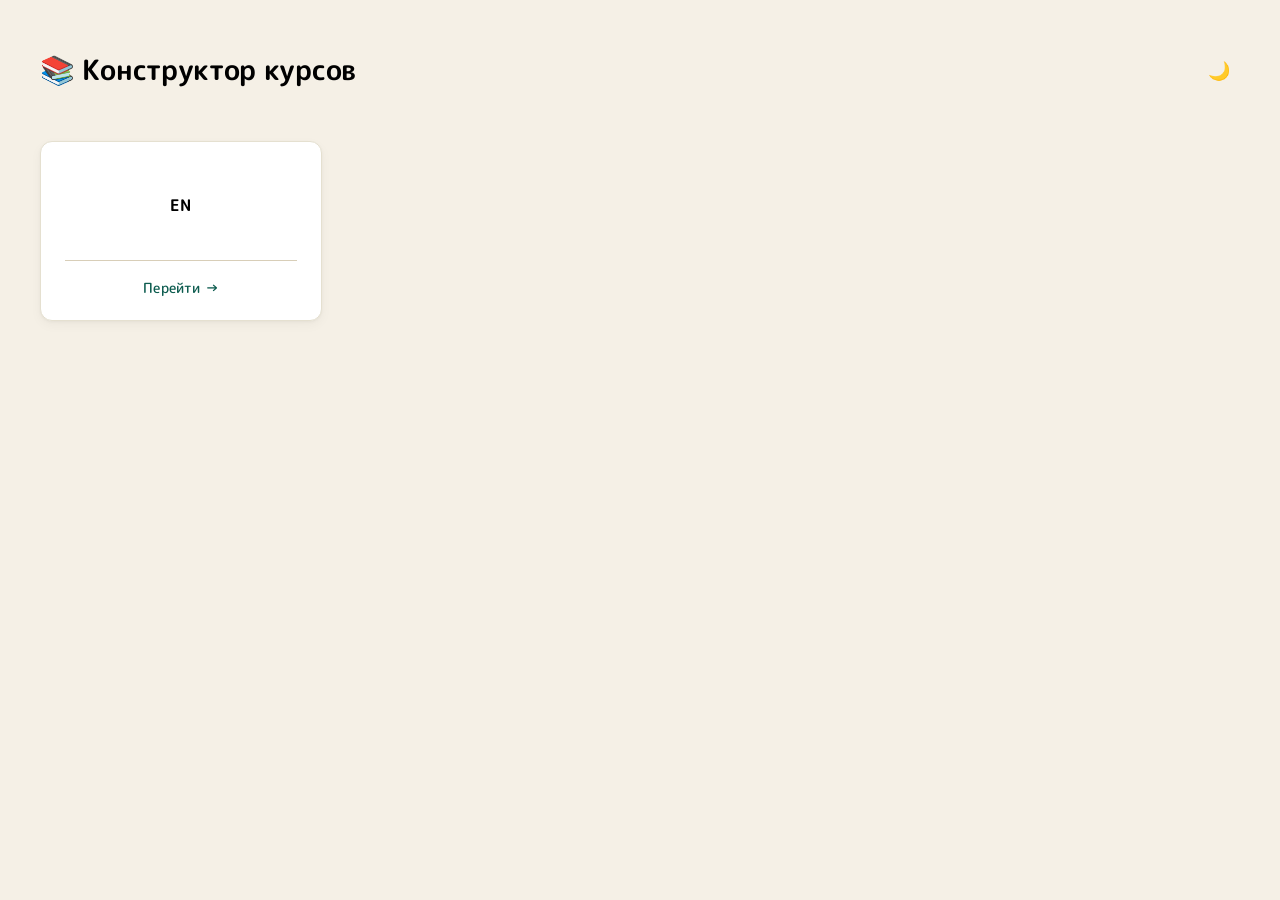
==== commit 347a3600: "Агрегатор курсов. Курс по англ" ====
--- a/index.html
+++ b/index.html
@@ -1,111 +1,345 @@
 <!DOCTYPE html>
 <html lang="ru">
 <head>
-    <meta charset="UTF-8">
-    <meta name="viewport" content="width=device-width, initial-scale=1.0">
-    <title id="page-title">Курс</title>
-    <script>
-        // Anti-FOUC: применяем тему до первой отрисовки
-        (function() {
-            try {
-                var t = localStorage.getItem("kp_course_theme");
-                if (t === "dark" || t === "light") {
-                    document.documentElement.setAttribute("data-theme", t);
-                } else if (window.matchMedia && window.matchMedia("(prefers-color-scheme: dark)").matches) {
-                    document.documentElement.setAttribute("data-theme", "dark");
-                }
-            } catch (e) {}
-        })();
-    </script>
-    <link rel="stylesheet" href="index.css">
+<meta charset="UTF-8">
+<meta name="viewport" content="width=device-width, initial-scale=1.0">
+<title>Конструктор курсов</title>
+
+<script>
+// Anti-FOUC: применяем тему до первой отрисовки
+(function() {
+    try {
+        var t = localStorage.getItem("kp_aggregator_theme");
+        if (t === "dark" || t === "light") {
+            document.documentElement.setAttribute("data-theme", t);
+        } else if (window.matchMedia && window.matchMedia("(prefers-color-scheme: dark)").matches) {
+            document.documentElement.setAttribute("data-theme", "dark");
+        }
+    } catch (e) {}
+})();
+</script>
+
+<style>
+/* ===== Шрифт ===== */
+@font-face {
+    font-family: 'M PLUS Rounded 1c';
+    font-style: normal;
+    font-weight: 400;
+    font-display: swap;
+    src: url('_source/fonts/MPLUSRounded1c-Regular.ttf') format('truetype');
+}
+@font-face {
+    font-family: 'M PLUS Rounded 1c';
+    font-style: normal;
+    font-weight: 500;
+    font-display: swap;
+    src: url('_source/fonts/MPLUSRounded1c-Medium.ttf') format('truetype');
+}
+@font-face {
+    font-family: 'M PLUS Rounded 1c';
+    font-style: normal;
+    font-weight: 700;
+    font-display: swap;
+    src: url('_source/fonts/MPLUSRounded1c-Bold.ttf') format('truetype');
+}
+@font-face {
+    font-family: 'M PLUS Rounded 1c';
+    font-style: normal;
+    font-weight: 800;
+    font-display: swap;
+    src: url('_source/fonts/MPLUSRounded1c-ExtraBold.ttf') format('truetype');
+}
+
+/* ===== Переменные тем ===== */
+:root {
+    --font-body: 'M PLUS Rounded 1c', -apple-system, BlinkMacSystemFont, 'Segoe UI', Roboto, Arial, sans-serif;
+
+    --bg: #F5F0E6;
+    --card-bg: #FFFFFF;
+    --card-border: #E5E0D0;
+    --card-shadow: 0 1px 3px rgba(0,0,0,.04), 0 4px 12px rgba(0,0,0,.04);
+    --card-shadow-hover: 0 4px 12px rgba(0,0,0,.08), 0 12px 24px rgba(0,0,0,.06);
+
+    --text: #1A1A1A;
+    --text-strong: #000000;
+    --text-muted: #6B6256;
+
+    --primary: #0D5C4F;
+    --primary-hover: #0A4A40;
+
+    --border: #D8CEB8;
+    --hover: rgba(0,0,0,.05);
+}
+[data-theme="dark"] {
+    --bg: #0A0A0A;
+    --card-bg: #111111;
+    --card-border: #2E2E2E;
+    --card-shadow: 0 1px 3px rgba(0,0,0,.4), 0 4px 12px rgba(0,0,0,.3);
+    --card-shadow-hover: 0 4px 12px rgba(0,0,0,.5), 0 12px 24px rgba(0,0,0,.4);
+
+    --text: #F5F5F5;
+    --text-strong: #FFFFFF;
+    --text-muted: #8A8A8A;
+
+    --primary: #15803D;
+    --primary-hover: #166534;
+
+    --border: #2E2E2E;
+    --hover: rgba(255,255,255,.08);
+}
+
+* { box-sizing: border-box; }
+
+body {
+    font-family: var(--font-body);
+    font-weight: 400;
+    margin: 0;
+    padding: 48px 24px 80px;
+    background: var(--bg);
+    color: var(--text);
+    transition: background-color .25s, color .25s;
+    -webkit-font-smoothing: antialiased;
+    letter-spacing: 0.01em;
+    line-height: 1.6;
+    min-height: 100vh;
+}
+
+/* ===== Шапка ===== */
+.top {
+    max-width: 1200px;
+    margin: 0 auto 48px;
+    display: flex;
+    justify-content: space-between;
+    align-items: center;
+    gap: 16px;
+    flex-wrap: wrap;
+}
+.top-title {
+    font-size: 28px;
+    font-weight: 700;
+    color: var(--text-strong);
+    margin: 0;
+    letter-spacing: -.3px;
+}
+.btn-icon {
+    width: 42px;
+    height: 42px;
+    padding: 0;
+    border-radius: 50%;
+    background: transparent;
+    color: var(--text-muted);
+    border: none;
+    cursor: pointer;
+    font-size: 18px;
+    display: inline-flex;
+    align-items: center;
+    justify-content: center;
+    transition: all .15s;
+    font-family: inherit;
+}
+.btn-icon:hover { background: var(--hover); color: var(--text); }
+
+/* ===== Сетка карточек ===== */
+.grid {
+    max-width: 1200px;
+    margin: 0 auto;
+    display: grid;
+    grid-template-columns: repeat(4, 1fr);
+    gap: 24px;
+}
+@media (max-width: 1100px) {
+    .grid { grid-template-columns: repeat(3, 1fr); }
+}
+@media (max-width: 800px) {
+    .grid { grid-template-columns: repeat(2, 1fr); gap: 16px; }
+}
+@media (max-width: 500px) {
+    .grid { grid-template-columns: 1fr; }
+    body { padding: 32px 16px 60px; }
+    .top { margin-bottom: 32px; }
+    .top-title { font-size: 22px; }
+}
+
+/* ===== Карточка ===== */
+.course-card {
+    background: var(--card-bg);
+    border: 1px solid var(--card-border);
+    border-radius: 12px;
+    box-shadow: var(--card-shadow);
+    padding: 32px 24px 20px;
+    display: flex;
+    flex-direction: column;
+    align-items: center;
+    text-align: center;
+    transition: all .2s;
+    text-decoration: none;
+    color: inherit;
+    min-height: 180px;
+}
+.course-card:hover {
+    box-shadow: var(--card-shadow-hover);
+    transform: translateY(-2px);
+    border-color: var(--primary);
+}
+
+.course-title {
+    font-size: 16px;
+    font-weight: 700;
+    color: var(--text-strong);
+    margin: 0 0 24px;
+    line-height: 1.4;
+    flex: 1;
+    display: flex;
+    align-items: center;
+    justify-content: center;
+}
+
+.course-link {
+    font-size: 14px;
+    font-weight: 500;
+    color: var(--primary);
+    padding-top: 16px;
+    border-top: 1px solid var(--border);
+    width: 100%;
+    transition: color .15s;
+}
+.course-card:hover .course-link {
+    color: var(--primary-hover);
+}
+
+/* ===== Пустое состояние ===== */
+.empty {
+    max-width: 600px;
+    margin: 80px auto;
+    text-align: center;
+    color: var(--text-muted);
+    font-size: 15px;
+    line-height: 1.6;
+}
+.empty-title {
+    font-size: 20px;
+    font-weight: 700;
+    color: var(--text-strong);
+    margin: 0 0 12px;
+}
+.empty-hint {
+    font-size: 13px;
+    color: var(--text-muted);
+    background: var(--card-bg);
+    border: 1px solid var(--card-border);
+    border-radius: 8px;
+    padding: 14px 18px;
+    margin-top: 20px;
+    text-align: left;
+    font-family: ui-monospace, Menlo, Consolas, monospace;
+    line-height: 1.7;
+}
+.empty-hint code {
+    background: var(--hover);
+    padding: 2px 6px;
+    border-radius: 4px;
+    font-size: 12px;
+}
+</style>
 </head>
 <body>
 
-<div class="app-container" id="app-container">
-
-    <div class="screen active" id="screen-menu">
-        <div class="screen-header">
-            <div>
-                <h1 class="screen-title" id="course-title" ondblclick="openAdmin()">Курс</h1>
-                <p class="screen-subtitle">Выбери блок и изучай теорию, проходи тесты или открывай памятки</p>
-            </div>
-            <button class="btn-icon" onclick="toggleTheme()" title="Сменить тему">🌙</button>
-        </div>
-        <div class="menu-list" id="menu-list"></div>
-    </div>
-
-    <div class="screen" id="screen-lesson">
-        <div class="card">
-            <div class="card-body">
-                <div class="lesson-header">
-                    <div class="lesson-title" id="lesson-title"></div>
-                    <div class="header-right">
-                        <button class="btn-icon print-hide" onclick="printCurrent()" title="Сохранить в PDF">📄</button>
-                        <button class="btn-icon print-hide" onclick="toggleTheme()" title="Сменить тему">🌙</button>
-                        <button class="btn btn-text print-hide" onclick="exitToMenu()">← В меню</button>
-                    </div>
-                </div>
-                <div class="progress-bar" style="margin-top:20px;"><div class="progress-fill" id="progress-fill"></div></div>
-            </div>
-        </div>
-
-        <div class="lesson-layout">
-            <div class="lesson-main">
-                <div class="card">
-                    <div class="card-body" id="slide-content"></div>
-                </div>
-            </div>
-            <aside class="lesson-sidebar">
-                <h3>Содержание</h3>
-                <nav class="topic-list" id="topic-list"></nav>
-            </aside>
-        </div>
-    </div>
-
-    <div class="screen" id="screen-quiz">
-        <div class="card">
-            <div class="card-body">
-                <div class="lesson-header">
-                    <div class="lesson-title" id="quiz-title"></div>
-                    <div class="header-right">
-                        <span class="timer print-hide" id="quiz-timer">00:00</span>
-                        <button class="btn-icon print-hide" onclick="printCurrent()" title="Сохранить в PDF">📄</button>
-                        <button class="btn-icon print-hide" onclick="toggleTheme()" title="Сменить тему">🌙</button>
-                        <button class="btn btn-text print-hide" onclick="exitToMenu()">← В меню</button>
-                    </div>
-                </div>
-                <div class="progress-bar" style="margin-top:20px;"><div class="progress-fill" id="quiz-progress-fill"></div></div>
-            </div>
-        </div>
-
-        <div class="quiz-layout">
-            <div class="quiz-main">
-                <div class="card">
-                    <div class="card-body" id="quiz-content"></div>
-                </div>
-            </div>
-            <aside class="quiz-sidebar">
-                <h3>Навигация</h3>
-                <div class="quiz-nav-grid" id="quiz-nav-grid"></div>
-            </aside>
-        </div>
-    </div>
-
-    <div class="screen" id="screen-memo">
-        <div class="memo-screen-header">
-            <h1 class="memo-screen-title" id="memo-title"></h1>
-            <div class="header-right">
-                <button class="btn-icon print-hide" onclick="printCurrent()" title="Сохранить в PDF">📄</button>
-                <button class="btn-icon print-hide" onclick="toggleTheme()" title="Сменить тему">🌙</button>
-                <button class="btn btn-text print-hide" onclick="exitToMenu()">← В меню</button>
-            </div>
-        </div>
-        <div class="memo-grid" id="memo-grid"></div>
-    </div>
-
+<div class="top">
+    <h1 class="top-title">📚 Конструктор курсов</h1>
+    <button class="btn-icon" onclick="toggleTheme()" title="Сменить тему" id="theme-btn">🌙</button>
 </div>
 
-<script src="data.js"></script>
-<script src="index.js"></script>
+<div class="grid" id="grid"></div>
+
+<!-- ============================================================
+     СПИСОК КУРСОВ — подключается ДО основного скрипта,
+     чтобы переменная COURSES была доступна при первом рендере.
+     ============================================================ -->
+<script src="courses.js"></script>
+
+<script>
+// ============================================================
+// Тема (переключение)
+// ============================================================
+function applyTheme(theme) {
+    document.documentElement.setAttribute("data-theme", theme);
+    const btn = document.getElementById("theme-btn");
+    if (btn) btn.textContent = theme === "dark" ? "☀️" : "🌙";
+}
+function toggleTheme() {
+    const current = document.documentElement.getAttribute("data-theme") === "dark" ? "dark" : "light";
+    const next = current === "dark" ? "light" : "dark";
+    try { localStorage.setItem("kp_aggregator_theme", next); } catch (e) {}
+    applyTheme(next);
+}
+(function initTheme() {
+    const current = document.documentElement.getAttribute("data-theme") === "dark" ? "dark" : "light";
+    applyTheme(current);
+})();
+
+// ============================================================
+// Рендер списка курсов
+// ============================================================
+function escapeHtml(s) {
+    return String(s).replace(/[&<>"']/g, c => ({
+        "&": "&amp;", "<": "&lt;", ">": "&gt;", '"': "&quot;", "'": "&#39;"
+    }[c]));
+}
+
+function safeFolderName(folder) {
+    return String(folder).replace(/[^a-zA-Z0-9._-]/g, "");
+}
+
+function renderCourses() {
+    const grid = document.getElementById("grid");
+    if (!grid) return;
+
+    if (typeof COURSES === "undefined" || !Array.isArray(COURSES)) {
+        grid.outerHTML = `
+            <div class="empty">
+                <h2 class="empty-title">⚠ Список курсов не загружен</h2>
+                <p>Файл <code>courses.js</code> не подключён или содержит ошибку.</p>
+                <p class="empty-hint">Проверь, что файл <code>courses.js</code> лежит рядом с <code>index.html</code> и содержит:<br><br>
+                const COURSES = [<br>
+                &nbsp;&nbsp;&nbsp;&nbsp;{ folder: "english", title: "Английский" }<br>
+                ];</p>
+            </div>`;
+        return;
+    }
+
+    if (COURSES.length === 0) {
+        grid.outerHTML = `
+            <div class="empty">
+                <h2 class="empty-title">Пока ни одного курса</h2>
+                <p>Чтобы добавить первый курс:</p>
+                <p class="empty-hint">
+                    1. Запусти <b>courses.bat</b> → выбери «1» → введи имя папки и название.<br>
+                    2. Открой <b>courses.js</b> и добавь строчку в массив COURSES.
+                </p>
+            </div>`;
+        return;
+    }
+
+    let html = "";
+    COURSES.forEach(course => {
+        const rawFolder = String(course.folder || "").trim();
+        const folder = safeFolderName(rawFolder);
+        if (!folder) return;
+
+        const title = String(course.title || rawFolder).trim();
+        const safeTitle = escapeHtml(title);
+
+        html += `<a class="course-card" href="${folder}/index.html">` +
+                `<div class="course-title">${safeTitle}</div>` +
+                `<div class="course-link">Перейти →</div>` +
+                `</a>`;
+    });
+
+    grid.innerHTML = html;
+}
+
+renderCourses();
+</script>
+
 </body>
 </html>
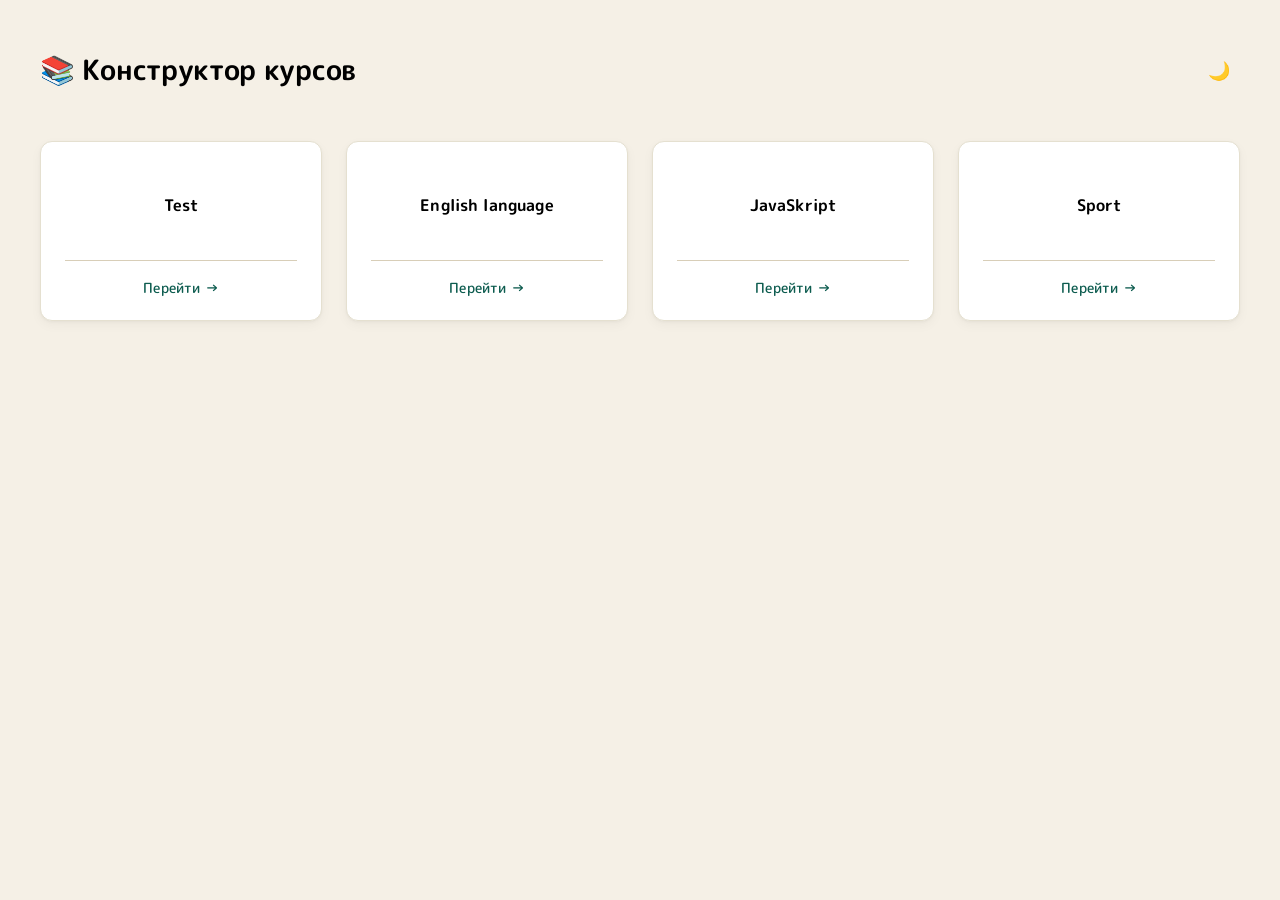
==== commit b764daa4: "Починка поломок" ====
--- a/index.html
+++ b/index.html
@@ -3,6 +3,8 @@
 <head>
 <meta charset="UTF-8">
 <meta name="viewport" content="width=device-width, initial-scale=1.0">
+<meta name="description" content="Каталог учебных курсов">
+<meta name="color-scheme" content="light dark">
 <title>Конструктор курсов</title>
 
 <script>
@@ -244,6 +246,13 @@
 </head>
 <body>
 
+<noscript>
+    <div style="max-width: 600px; margin: 80px auto; padding: 32px 24px; font-family: sans-serif; line-height: 1.6; text-align: center;">
+        <h1 style="margin: 0 0 12px; font-size: 22px;">⚠ JavaScript отключён</h1>
+        <p style="margin: 0;">Каталог курсов не может отобразиться без JavaScript. Включи его в настройках браузера и обнови страницу.</p>
+    </div>
+</noscript>
+
 <div class="top">
     <h1 class="top-title">📚 Конструктор курсов</h1>
     <button class="btn-icon" onclick="toggleTheme()" title="Сменить тему" id="theme-btn">🌙</button>
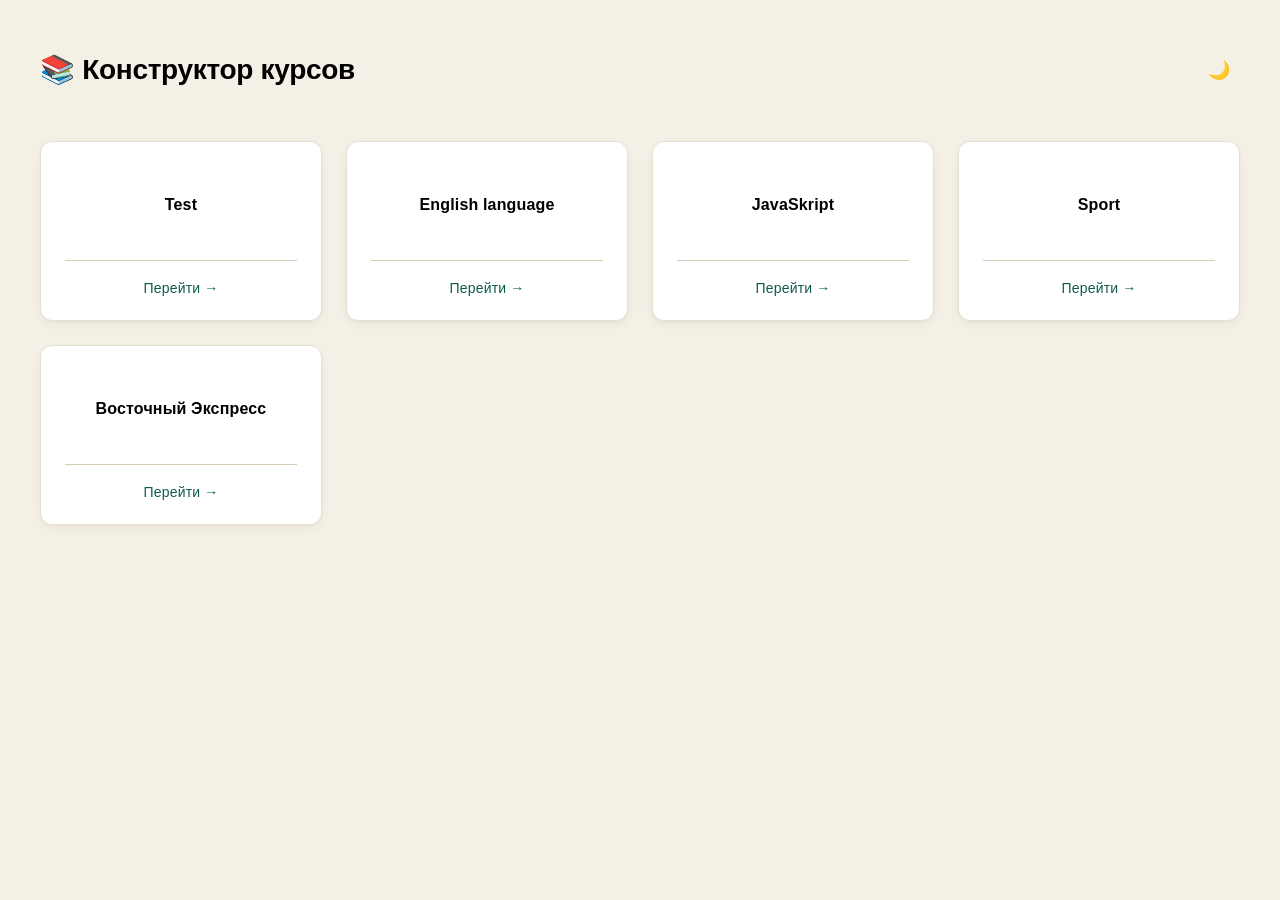
==== commit 821ca6ec: "Админка в едином экране" ====
--- a/index.html
+++ b/index.html
@@ -338,7 +338,7 @@
         const title = String(course.title || rawFolder).trim();
         const safeTitle = escapeHtml(title);
 
-        html += `<a class="course-card" href="${folder}/index.html">` +
+        html += `<a class="course-card" href="${folder}/app.html">` +
                 `<div class="course-title">${safeTitle}</div>` +
                 `<div class="course-link">Перейти →</div>` +
                 `</a>`;
